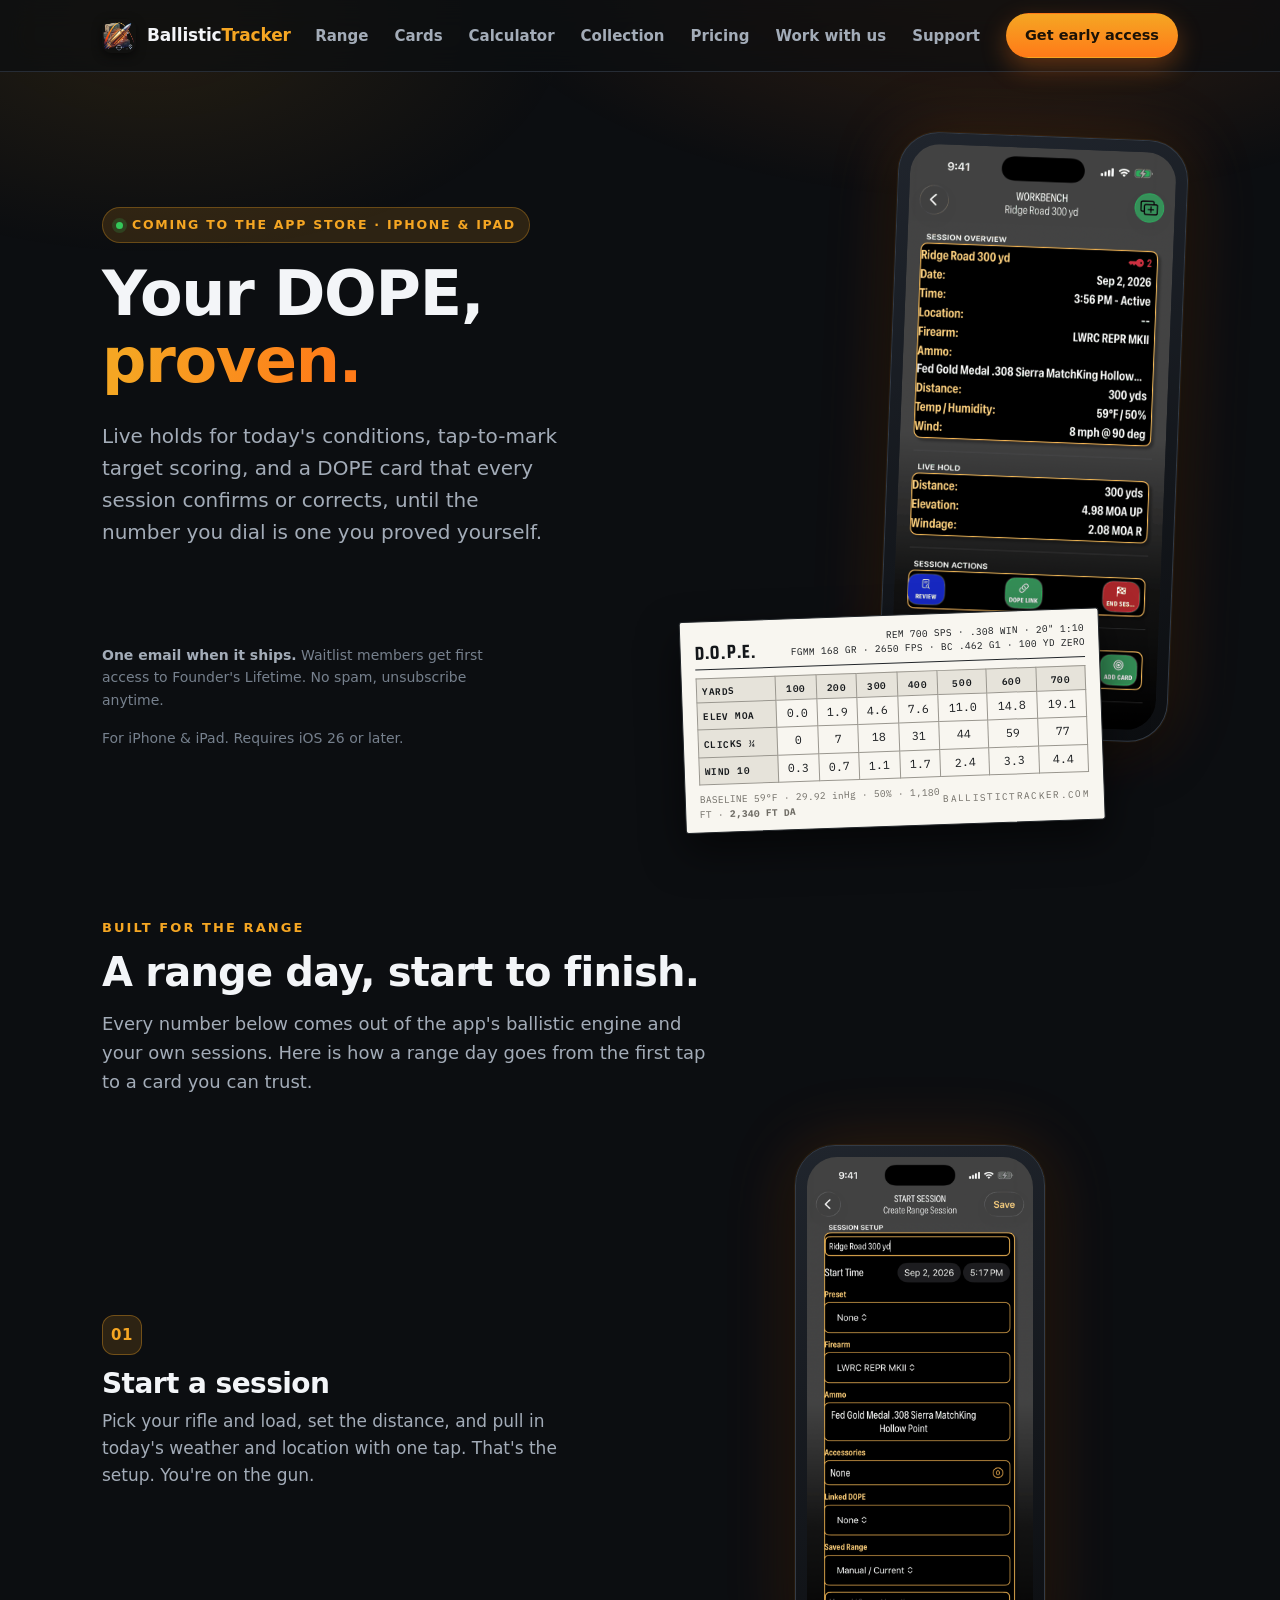
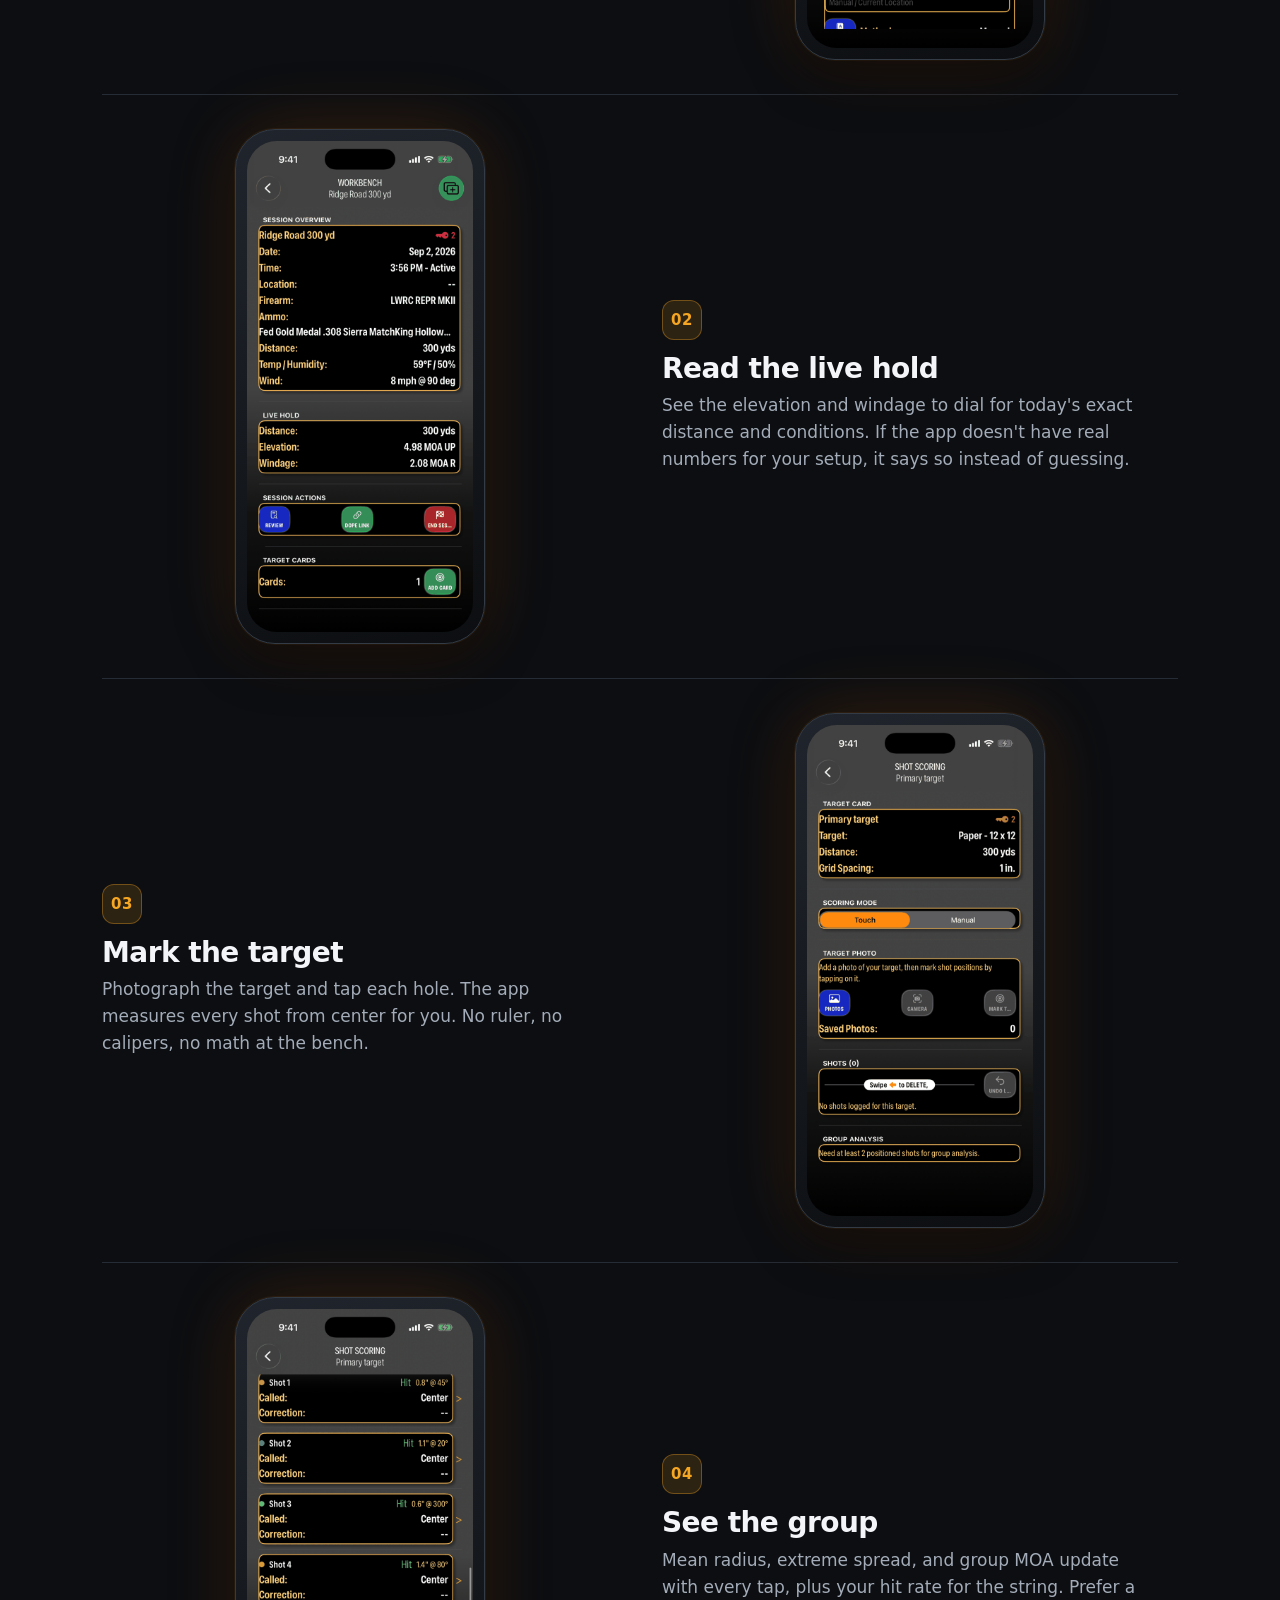
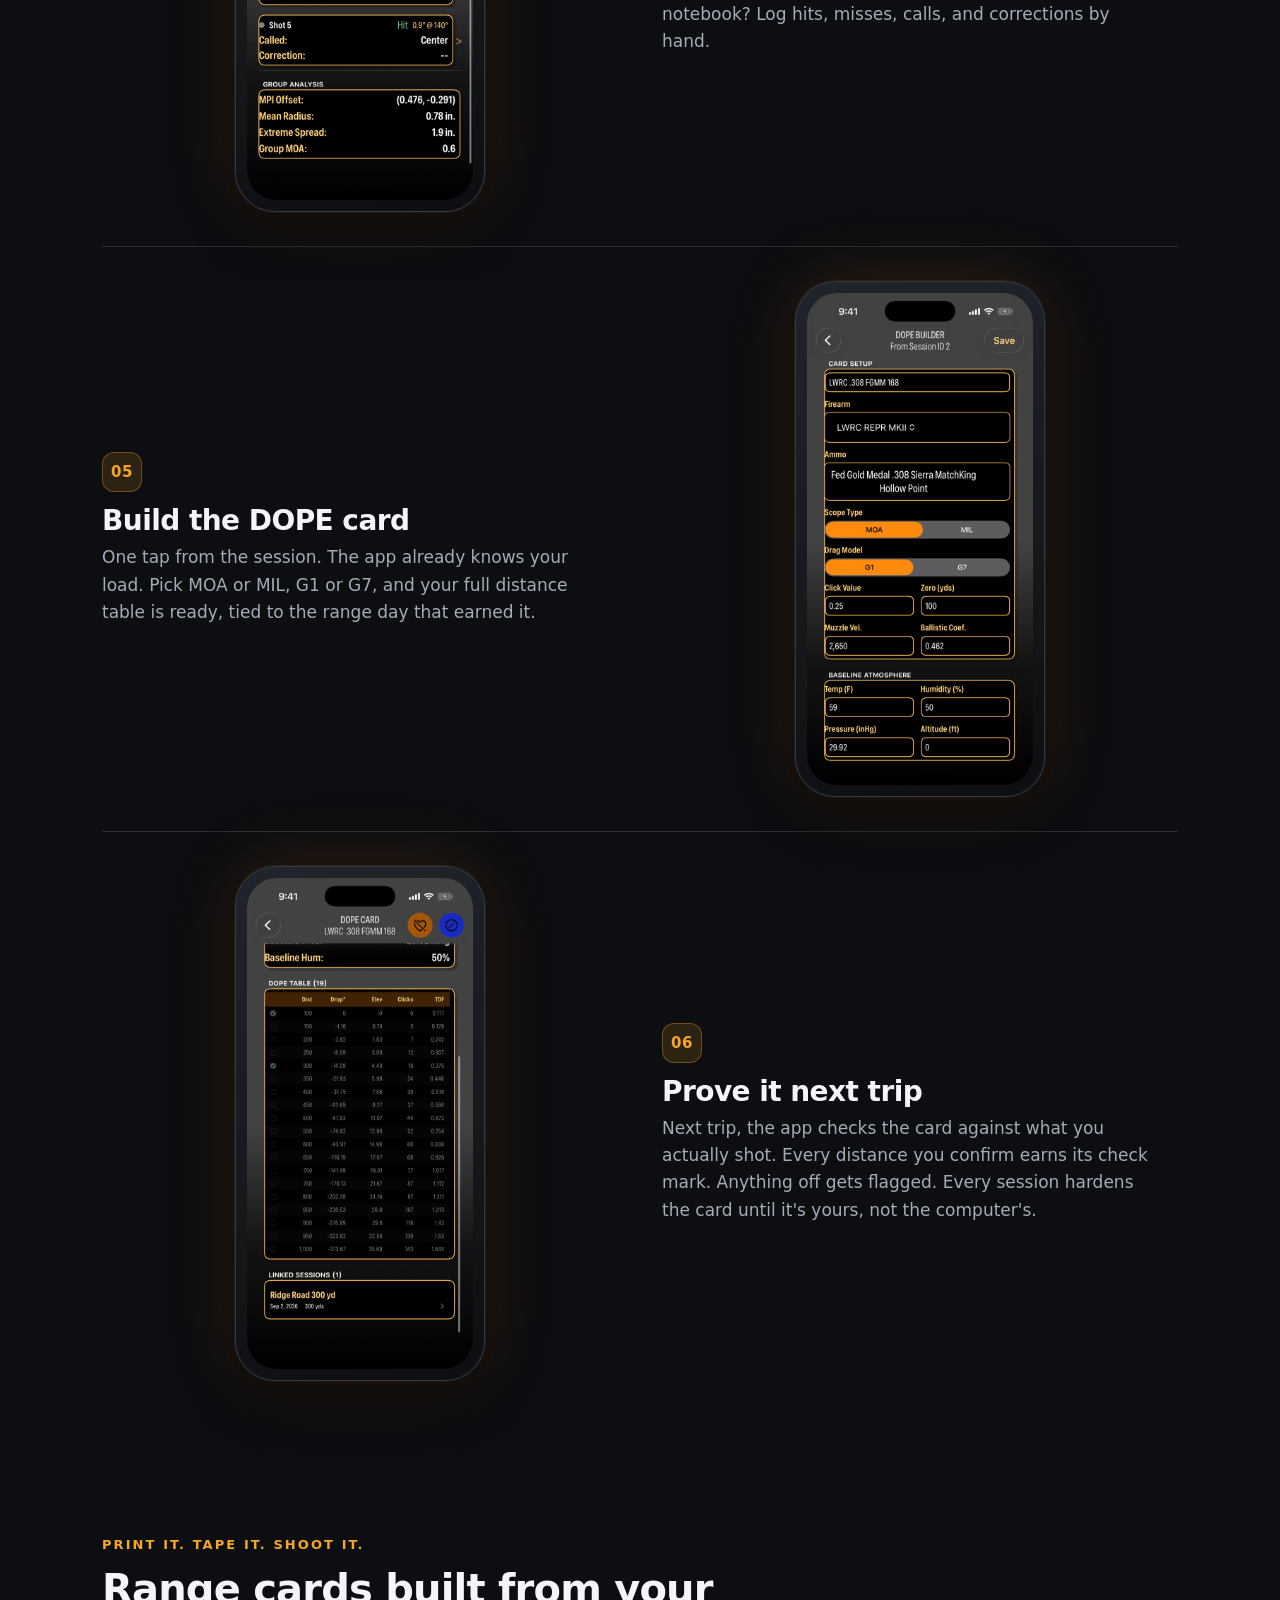
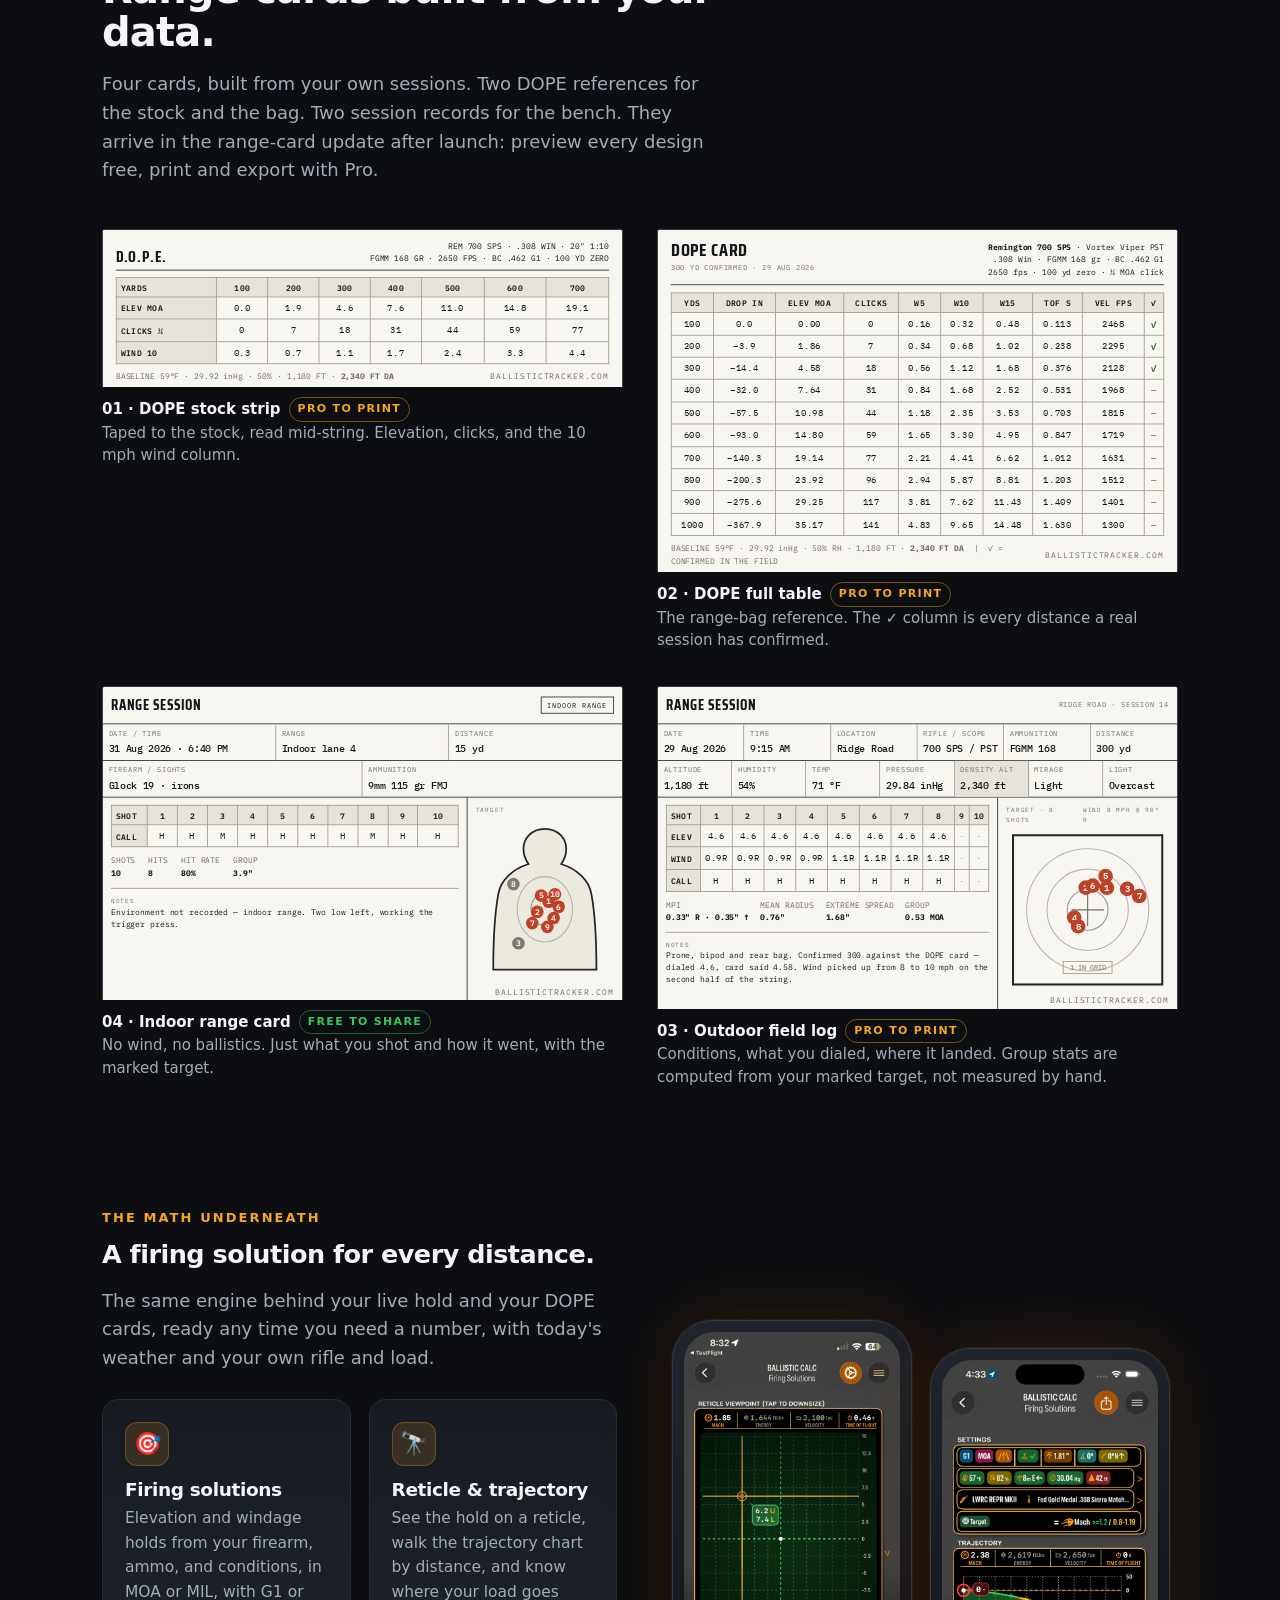
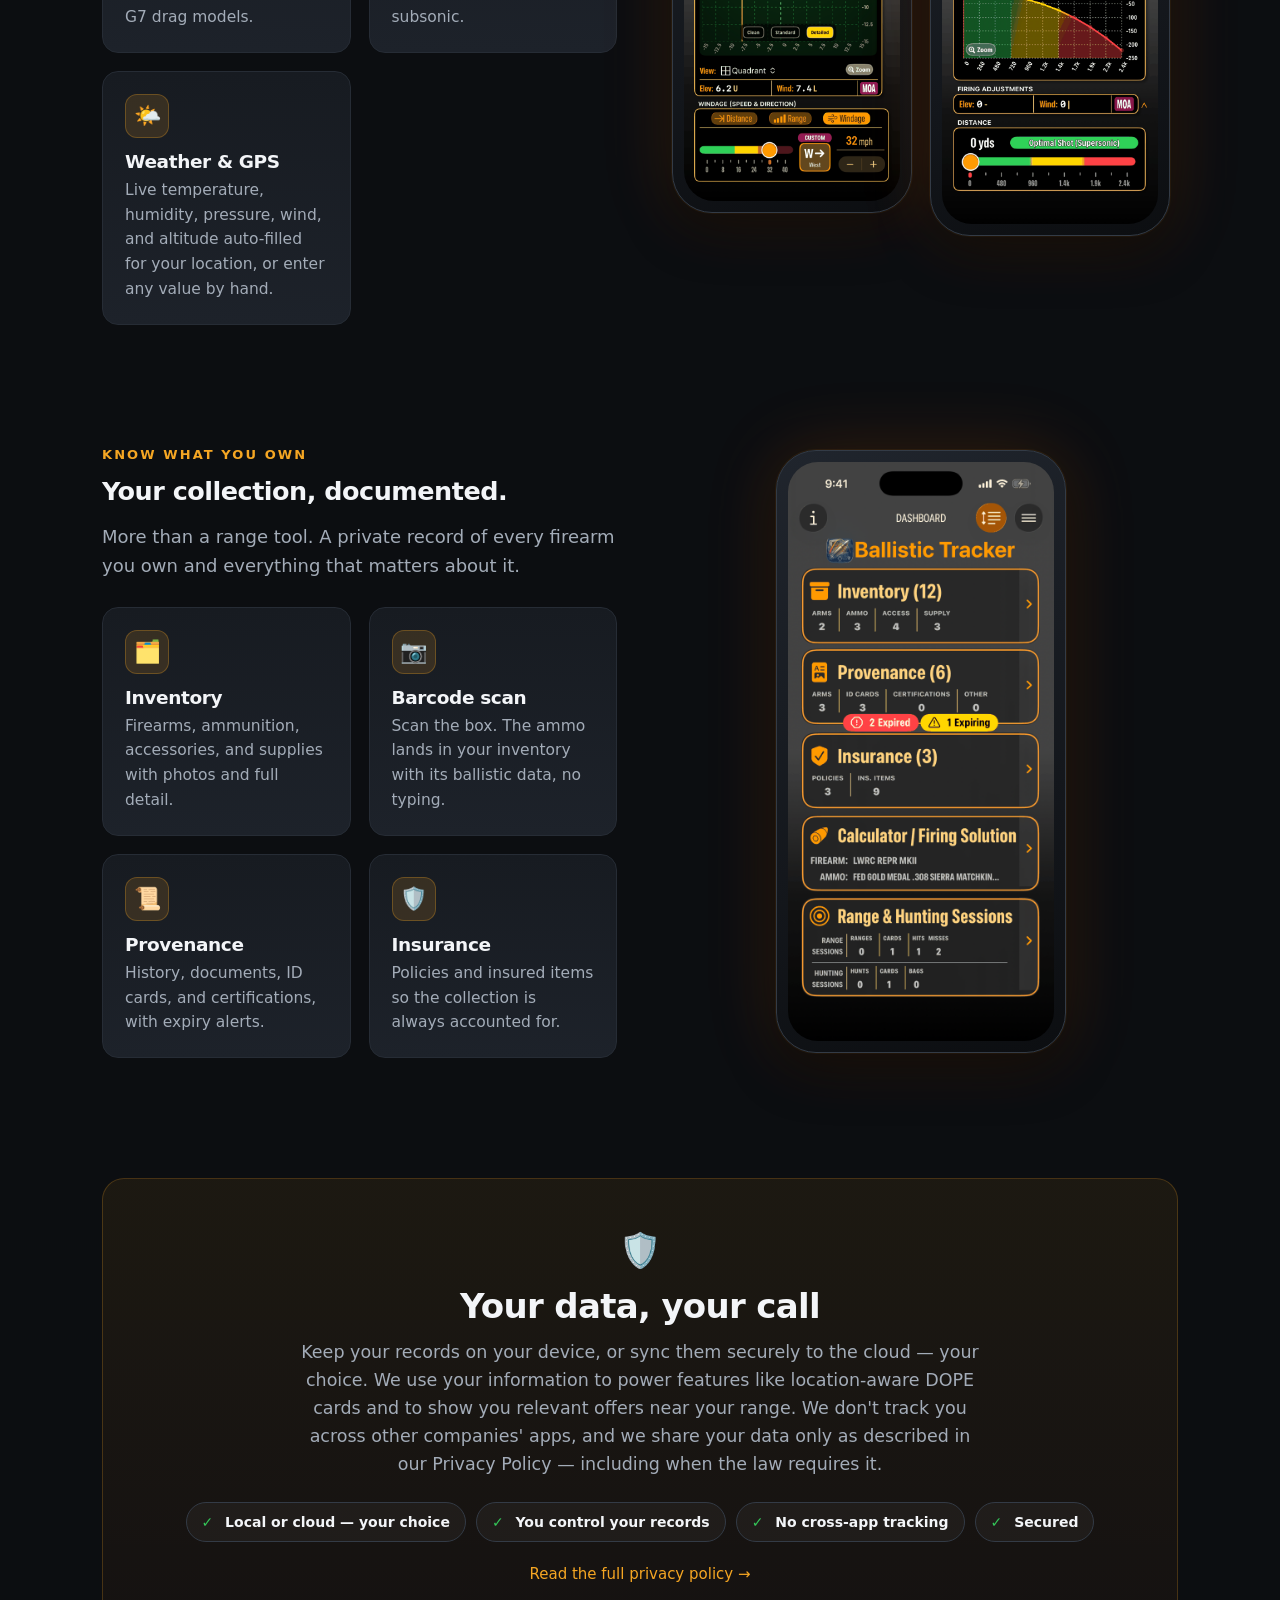
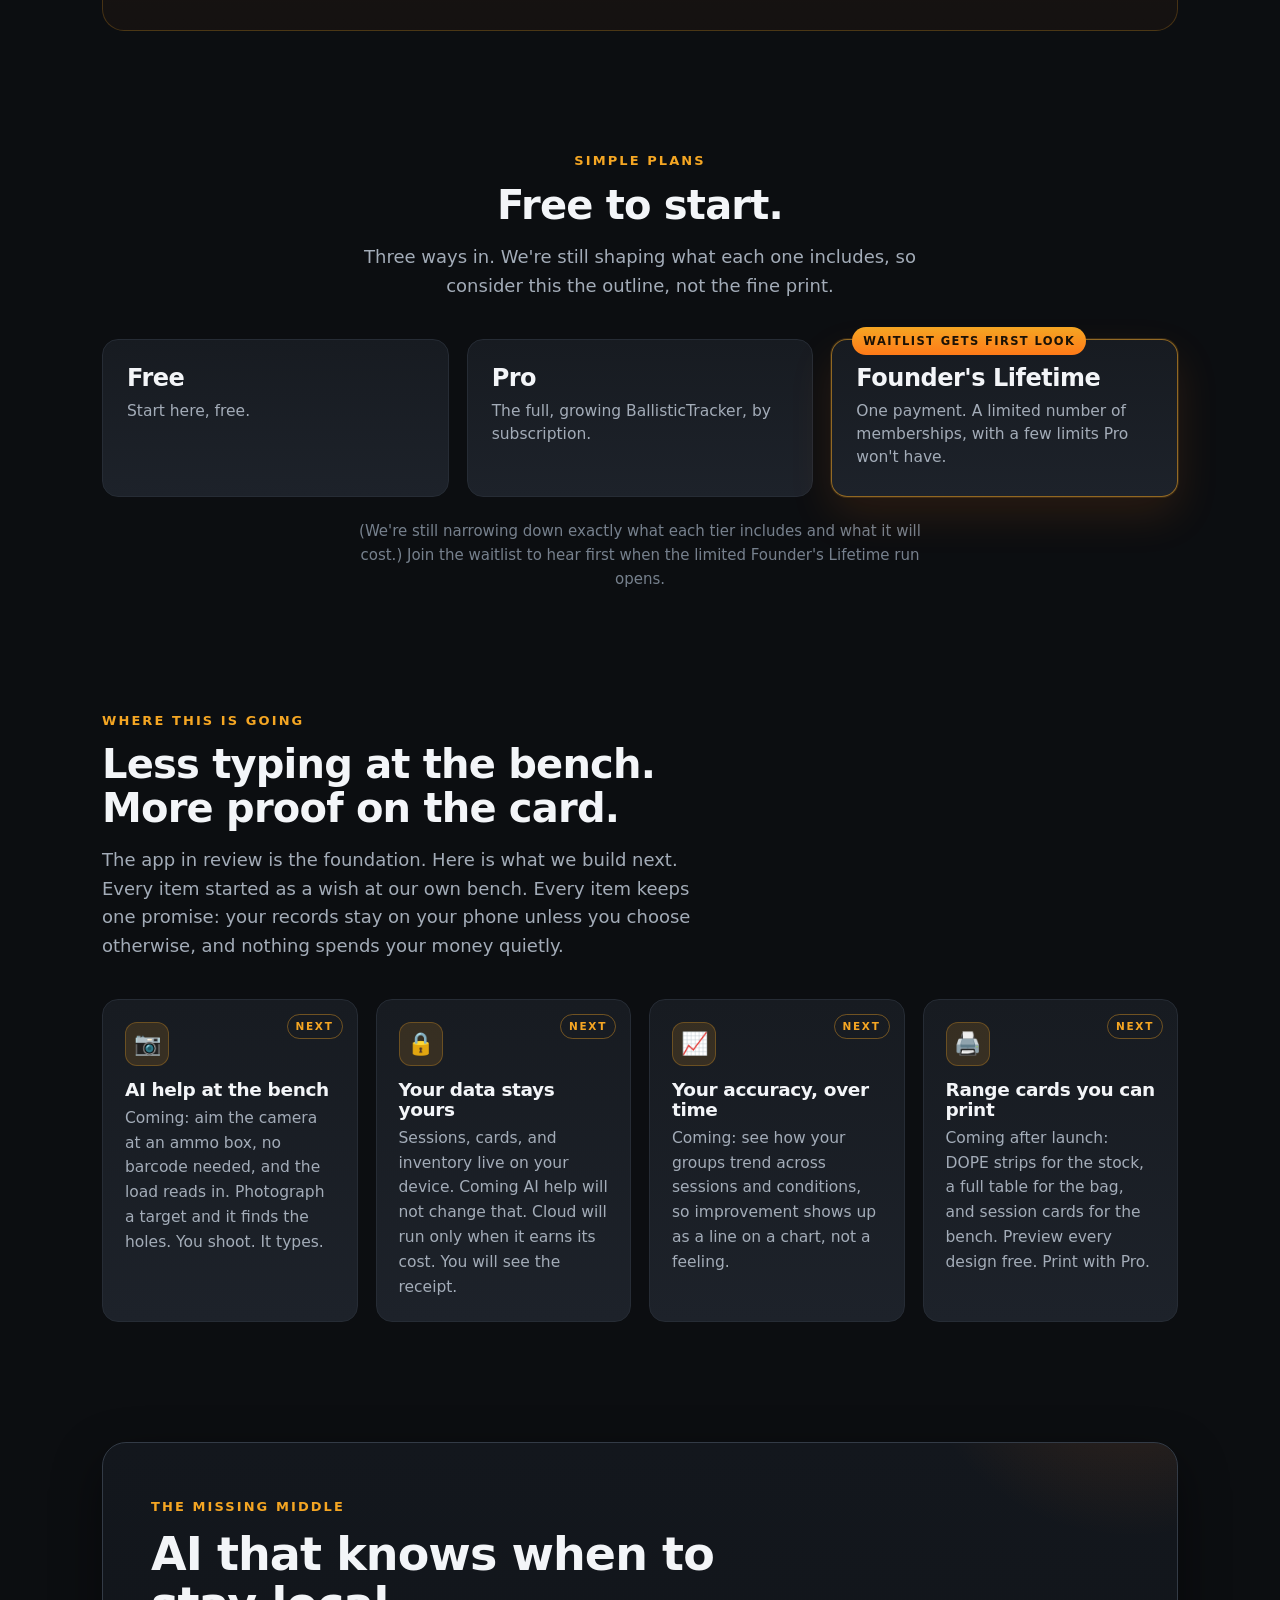
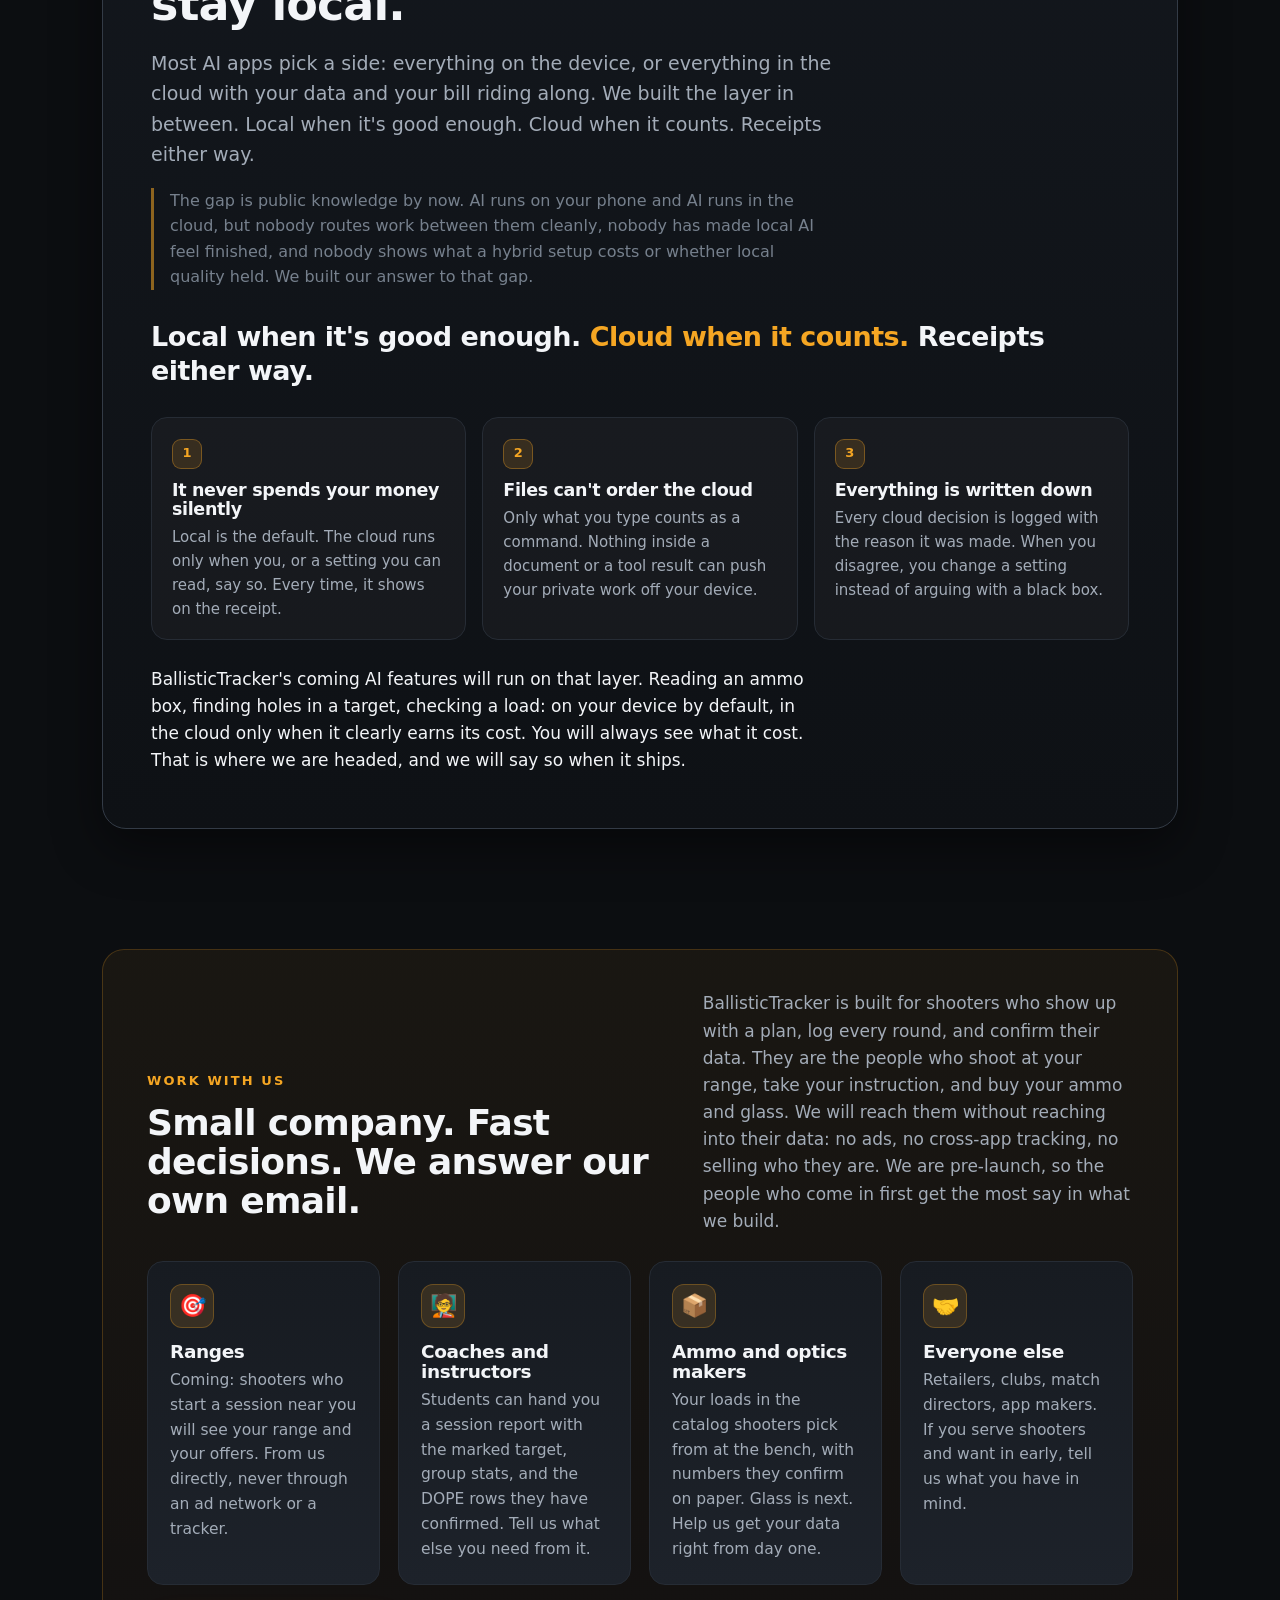
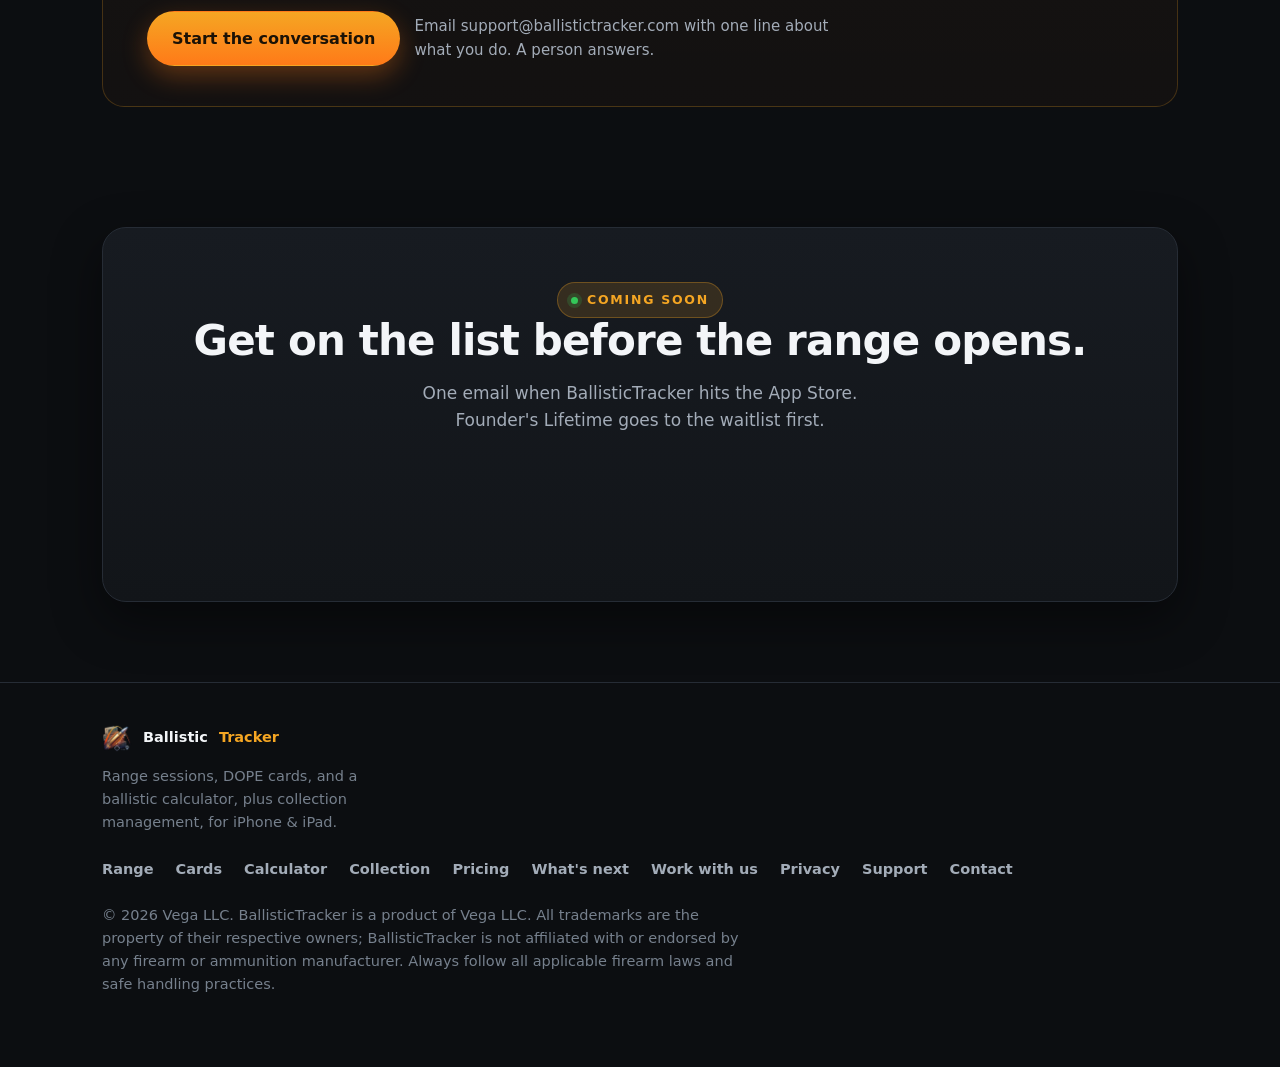
==== index.html @ 79dda06a "Relaunch site around range sessions, DOPE cards, and a pre-launch waitlist - Hero: "Your DOPE, prove" ====
<!DOCTYPE html>
<html lang="en">
<head>
  <meta charset="UTF-8" />
  <meta name="viewport" content="width=device-width, initial-scale=1" />
  <title>BallisticTracker — Your DOPE, proven. Range sessions, DOPE cards &amp; ballistics for iPhone</title>
  <meta name="description" content="BallisticTracker turns a range day into data you can trust: live firing solutions, tap-to-mark target scoring, DOPE cards you confirm against real shots, printable range cards, plus firearm inventory, provenance, and insurance. Coming to the App Store for iPhone &amp; iPad." />
  <meta name="theme-color" content="#0c0e11" />
  <link rel="canonical" href="https://ballistictracker.com/" />
  <link rel="icon" type="image/png" href="assets/favicon.png" />
  <link rel="apple-touch-icon" href="assets/favicon.png" />

  <!-- Open Graph / social -->
  <meta property="og:type" content="website" />
  <meta property="og:url" content="https://ballistictracker.com/" />
  <meta property="og:title" content="BallisticTracker — Your DOPE, proven." />
  <meta property="og:description" content="Range sessions, tap-to-mark target scoring, DOPE cards you confirm against real shots, printable range cards, and a full ballistic calculator. Coming to the App Store for iPhone &amp; iPad." />
  <meta property="og:image" content="https://ballistictracker.com/assets/og.png" />
  <meta property="og:image:width" content="1200" />
  <meta property="og:image:height" content="630" />
  <meta name="twitter:card" content="summary_large_image" />
  <meta name="twitter:title" content="BallisticTracker — Your DOPE, proven." />
  <meta name="twitter:description" content="Range sessions, DOPE cards you confirm against real shots, printable range cards, and a full ballistic calculator. Coming to the App Store." />
  <meta name="twitter:image" content="https://ballistictracker.com/assets/og.png" />

  <link rel="preconnect" href="https://fonts.googleapis.com" />
  <link rel="preconnect" href="https://fonts.gstatic.com" crossorigin />
  <link rel="stylesheet" href="https://fonts.googleapis.com/css2?family=IBM+Plex+Mono:wght@400;500;600&family=Saira+Condensed:wght@600;700&display=swap" />
  <link rel="stylesheet" href="styles.css" />

  <script type="application/ld+json">
  {
    "@context": "https://schema.org",
    "@type": "SoftwareApplication",
    "name": "BallisticTracker",
    "operatingSystem": "iOS 26",
    "applicationCategory": "UtilitiesApplication",
    "description": "Range sessions with tap-to-mark target scoring, DOPE cards confirmed against real shots, printable range cards, a ballistic calculator with live weather, plus firearm inventory, provenance, and insurance tracking.",
    "offers": { "@type": "Offer", "price": "0", "priceCurrency": "USD" },
    "publisher": { "@type": "Organization", "name": "Vega LLC" }
  }
  </script>

  <!-- Waitlist form loader. -->
  <script>
    (function (s, e, n, d, er) {
      s['Sender'] = er;
      s[er] = s[er] || function () { (s[er].q = s[er].q || []).push(arguments); }, s[er].l = 1 * new Date();
      var a = e.createElement(n), m = e.getElementsByTagName(n)[0];
      a.async = 1; a.src = d; m.parentNode.insertBefore(a, m);
    })(window, document, 'script', 'https://cdn.sender.net/accounts_resources/universal.js', 'sender');
    sender('16c1ba04aa9763');
    // If the form has not rendered after 4 s (blocked script, offline), reveal the email fallback.
    window.addEventListener('load', function () {
      setTimeout(function () {
        document.querySelectorAll('.waitlist').forEach(function (w) {
          var f = w.querySelector('.sender-form-field');
          if (f && f.children.length === 0) w.classList.add('no-render');
        });
      }, 4000);
    });
    // Range-card gallery: scale each 640 px card to its grid cell so all four sit in a symmetric 2x2.
    // Below 72% (phones) the cards stay full size and scroll sideways inside their frame instead.
    (function () {
      function fit() {
        document.querySelectorAll('.gallery .paper-stage').forEach(function (st) {
          var card = st.querySelector('.paper'); if (!card) return;
          card.style.transform = ''; st.style.height = ''; st.classList.remove('fitted');
          var s = st.clientWidth / card.offsetWidth;
          if (s < 0.72) return;
          s = Math.min(1, s);
          card.style.transform = 'scale(' + s + ')';
          st.style.height = Math.ceil(card.offsetHeight * s) + 'px';
          st.classList.add('fitted');
        });
      }
      var t; window.addEventListener('resize', function () { clearTimeout(t); t = setTimeout(fit, 120); });
      if (document.readyState === 'loading') document.addEventListener('DOMContentLoaded', fit); else fit();
      window.addEventListener('load', fit);
      if (document.fonts && document.fonts.ready) document.fonts.ready.then(fit);
    })();
  </script>
</head>
<body class="pre-launch">

  <!-- ============ HEADER ============ -->
  <header class="nav">
    <div class="wrap nav-inner">
      <a class="brand" href="/">
        <img src="assets/logo.png" alt="BallisticTracker logo" />
        <span>Ballistic<b>Tracker</b></span>
      </a>
      <nav class="nav-links">
        <a class="lnk" href="#range">Range</a>
        <a class="lnk" href="#cards">Cards</a>
        <a class="lnk" href="#calculator">Calculator</a>
        <a class="lnk" href="#collection">Collection</a>
        <a class="lnk" href="#pricing">Pricing</a>
        <a class="lnk" href="#partners">Work with us</a>
        <a class="lnk" href="support.html">Support</a>
        <a class="btn btn-primary cta-waitlist" href="#waitlist">Get early access</a>
        <!-- APP STORE LINK ↓ replace the URL everywhere (search "REPLACE-ME") -->
        <a class="btn btn-primary cta-launched" href="https://apps.apple.com/app/idREPLACE-ME"><svg class="apple" viewBox="0 0 384 512" width="15" height="17" aria-hidden="true"><path fill="currentColor" d="M318.7 268.7c-.2-36.7 16.4-64.4 50-84.8-18.8-26.9-47.2-41.7-84.7-44.6-35.5-2.8-74.3 20.7-88.5 20.7-15 0-49.4-19.7-76.4-19.7C63.3 141.2 4 184.8 4 273.5q0 39.3 14.4 81.2c12.8 36.7 59 126.7 107.2 125.2 25.2-.6 43-17.9 75.8-17.9 31.8 0 48.3 17.9 76.4 17.9 48.6-.7 90.4-82.5 102.6-119.3-65.2-30.7-61.7-90-61.7-91.9zm-56.6-164.2c27.3-32.4 24.8-61.9 24-72.5-24.1 1.4-52 16.4-67.9 34.9-17.5 19.8-27.8 44.3-25.6 71.9 26.1 2 49.9-11.4 69.5-34.3z"/></svg> Download</a>
      </nav>
    </div>
  </header>

  <!-- ============ HERO ============ -->
  <section class="hero">
    <div class="wrap hero-grid">
      <div class="hero-copy">
        <span class="eyebrow cta-waitlist"><span class="dot"></span> Coming to the App Store · iPhone &amp; iPad</span>
        <span class="eyebrow cta-launched"><span class="dot"></span> Now on the App Store · iPhone &amp; iPad</span>
        <h1>Your DOPE,<br /><span class="grad">proven.</span></h1>
        <p class="lede">Live holds for today&#x27;s conditions, tap-to-mark target scoring, and a DOPE card that every session confirms or corrects, until the number you dial is one you proved yourself.</p>

        <div class="waitlist cta-waitlist" id="waitlist">
          <div class="sender-form-field" data-sender-form-id="epY3pp"></div>
          <a class="btn btn-primary waitlist-fallback" href="mailto:support@ballistictracker.com?subject=Notify%20me%20when%20BallisticTracker%20launches">Email us to join the waitlist</a>
          <p class="waitlist-note"><b>One email when it ships.</b> Waitlist members get first access to Founder's Lifetime. No spam, unsubscribe anytime.</p>
        </div>
        <div class="hero-cta cta-launched">
          <a class="btn btn-primary" href="https://apps.apple.com/app/idREPLACE-ME"><svg class="apple" viewBox="0 0 384 512" width="15" height="17" aria-hidden="true"><path fill="currentColor" d="M318.7 268.7c-.2-36.7 16.4-64.4 50-84.8-18.8-26.9-47.2-41.7-84.7-44.6-35.5-2.8-74.3 20.7-88.5 20.7-15 0-49.4-19.7-76.4-19.7C63.3 141.2 4 184.8 4 273.5q0 39.3 14.4 81.2c12.8 36.7 59 126.7 107.2 125.2 25.2-.6 43-17.9 75.8-17.9 31.8 0 48.3 17.9 76.4 17.9 48.6-.7 90.4-82.5 102.6-119.3-65.2-30.7-61.7-90-61.7-91.9zm-56.6-164.2c27.3-32.4 24.8-61.9 24-72.5-24.1 1.4-52 16.4-67.9 34.9-17.5 19.8-27.8 44.3-25.6 71.9 26.1 2 49.9-11.4 69.5-34.3z"/></svg> Download on the App Store</a>
          <a class="btn btn-ghost" href="#range">See a range day</a>
        </div>
        <p class="hero-note">For iPhone &amp; iPad. Requires iOS 26 or later.</p>
      </div>

      <div class="hero-media">
        <div class="hero-stack">
          <div class="phone"><img src="assets/shot-workbench.png" alt="BallisticTracker range session screen showing the live hold for 300 yards" /></div>
          <div class="paper hero-card" style="padding:12px 14px 10px" role="figure" aria-label="Sample DOPE stock strip generated by the app">
            <div style="display:flex;justify-content:space-between;align-items:flex-end;border-bottom:1.5px solid var(--card-line);padding-bottom:7px">
              <div class="ttl" style="font-size:19px;line-height:1">D.O.P.E.</div>
              <div style="text-align:right;font-size:9.5px;line-height:1.45">
                REM 700 SPS · .308 WIN · 20&quot; 1:10<br>
                FGMM 168 GR · 2650 FPS · BC .462 G1 · 100 YD ZERO
              </div>
            </div>
            <table class="d" style="margin-top:8px">
              <tr><th class="lab" scope="row">Yards</th><th>100</th><th>200</th><th>300</th><th>400</th><th>500</th><th>600</th><th>700</th></tr>
              <tr><th class="lab" scope="row">Elev MOA</th><td>0.0</td><td>1.9</td><td>4.6</td><td>7.6</td><td>11.0</td><td>14.8</td><td>19.1</td></tr>
              <tr><th class="lab" scope="row">Clicks ¼</th><td>0</td><td>7</td><td>18</td><td>31</td><td>44</td><td>59</td><td>77</td></tr>
              <tr><th class="lab" scope="row">Wind 10</th><td>0.3</td><td>0.7</td><td>1.1</td><td>1.7</td><td>2.4</td><td>3.3</td><td>4.4</td></tr>
            </table>
            <div style="display:flex;justify-content:space-between;margin-top:7px;align-items:center">
              <div class="sub">BASELINE 59°F · 29.92 inHg · 50% · 1,180 FT · <b>2,340 FT DA</b></div>
              <div class="mark">ballistictracker.com</div>
            </div>
          </div>
        </div>
      </div>
    </div>
  </section>

  <!-- ============ RANGE DAY ============ -->
  <section id="range">
    <div class="wrap">
      <div class="section-head">
        <div class="kicker">Built for the range</div>
        <h2>A range day, start to finish.</h2>
        <p>Every number below comes out of the app's ballistic engine and your own sessions. Here is how a range day goes from the first tap to a card you can trust.</p>
      </div>
      <ol class="steps" role="list">
        <li class="step">
          <div class="step-copy">
            <span class="step-num">01</span>
            <h3>Start a session</h3>
            <p>Pick your rifle and load, set the distance, and pull in today's weather and location with one tap. That's the setup. You're on the gun.</p>
          </div>
          <div class="step-media"><div class="phone"><img src="assets/shot-session-setup.png" alt="Start Session screen with the session name, firearm, and ammo selected" /></div></div>
        </li>
        <li class="step">
          <div class="step-copy">
            <span class="step-num">02</span>
            <h3>Read the live hold</h3>
            <p>See the elevation and windage to dial for today's exact distance and conditions. If the app doesn't have real numbers for your setup, it says so instead of guessing.</p>
          </div>
          <div class="step-media"><div class="phone"><img src="assets/shot-workbench.png" alt="Range session screen with the live hold showing elevation and windage to dial" /></div></div>
        </li>
        <li class="step">
          <div class="step-copy">
            <span class="step-num">03</span>
            <h3>Mark the target</h3>
            <p>Photograph the target and tap each hole. The app measures every shot from center for you. No ruler, no calipers, no math at the bench.</p>
          </div>
          <div class="step-media"><div class="phone"><img src="assets/shot-markup.png" alt="Shot Scoring in Touch mode with the Photos, Camera, and Mark Target controls for a target photo" /></div></div>
        </li>
        <li class="step">
          <div class="step-copy">
            <span class="step-num">04</span>
            <h3>See the group</h3>
            <p>Mean radius, extreme spread, and group MOA update with every tap, plus your hit rate for the string. Prefer a notebook? Log hits, misses, calls, and corrections by hand.</p>
          </div>
          <div class="step-media"><div class="phone"><img src="assets/shot-scoring.png" alt="Shot Scoring screen with the shot table and group analysis statistics" /></div></div>
        </li>
        <li class="step">
          <div class="step-copy">
            <span class="step-num">05</span>
            <h3>Build the DOPE card</h3>
            <p>One tap from the session. The app already knows your load. Pick MOA or MIL, G1 or G7, and your full distance table is ready, tied to the range day that earned it.</p>
          </div>
          <div class="step-media"><div class="phone"><img src="assets/shot-dope-builder.png" alt="DOPE Builder with muzzle velocity and ballistic coefficient seeded from the ammo, MOA and G1 selected" /></div></div>
        </li>
        <li class="step">
          <div class="step-copy">
            <span class="step-num">06</span>
            <h3>Prove it next trip</h3>
            <p>Next trip, the app checks the card against what you actually shot. Every distance you confirm earns its check mark. Anything off gets flagged. Every session hardens the card until it's yours, not the computer's.</p>
          </div>
          <div class="step-media"><div class="phone"><img src="assets/shot-dope-link.png" alt="DOPE card table with the 100 and 300 yard rows marked field-confirmed by a green check" /></div></div>
        </li>
      </ol>
    </div>
  </section>

  <!-- ============ RANGE CARDS ============ -->
  <section id="cards">
    <div class="wrap">
      <div class="section-head">
        <div class="kicker">Print it. Tape it. Shoot it.</div>
        <h2>Range cards built from your data.</h2>
        <p>Four cards, built from your own sessions. Two DOPE references for the stock and the bag. Two session records for the bench. They arrive in the range-card update after launch: preview every design free, print and export with Pro.</p>
      </div>
      <div class="gallery">

        <figure>
          <div class="paper-stage">
            <div class="paper" style="padding:14px 16px 12px">
              <div style="display:flex;justify-content:space-between;align-items:flex-end;border-bottom:1.5px solid var(--card-line);padding-bottom:7px">
                <div class="ttl" style="font-size:19px;line-height:1">D.O.P.E.</div>
                <div style="text-align:right;font-size:9.5px;line-height:1.45">
                  REM 700 SPS · .308 WIN · 20&quot; 1:10<br>
                  FGMM 168 GR · 2650 FPS · BC .462 G1 · 100 YD ZERO
                </div>
              </div>
              <table class="d" style="margin-top:8px">
                <tr><th class="lab" scope="row">Yards</th><th>100</th><th>200</th><th>300</th><th>400</th><th>500</th><th>600</th><th>700</th></tr>
                <tr><th class="lab" scope="row">Elev MOA</th><td>0.0</td><td>1.9</td><td>4.6</td><td>7.6</td><td>11.0</td><td>14.8</td><td>19.1</td></tr>
                <tr><th class="lab" scope="row">Clicks ¼</th><td>0</td><td>7</td><td>18</td><td>31</td><td>44</td><td>59</td><td>77</td></tr>
                <tr><th class="lab" scope="row">Wind 10</th><td>0.3</td><td>0.7</td><td>1.1</td><td>1.7</td><td>2.4</td><td>3.3</td><td>4.4</td></tr>
              </table>
              <div style="display:flex;justify-content:space-between;margin-top:7px;align-items:center">
                <div class="sub">BASELINE 59°F · 29.92 inHg · 50% · 1,180 FT · <b>2,340 FT DA</b></div>
                <div class="mark">ballistictracker.com</div>
              </div>
            </div>
          </div>
          <figcaption><b>01 · DOPE stock strip</b><span class="tag pro">Pro to print</span><br>Taped to the stock, read mid-string. Elevation, clicks, and the 10 mph wind column.</figcaption>
        </figure>

        <figure>
          <div class="paper-stage">
            <div class="paper" style="padding:14px 16px 12px">
              <div style="display:flex;justify-content:space-between;align-items:flex-start;border-bottom:1.5px solid var(--card-line);padding-bottom:8px">
                <div><div class="ttl" style="font-size:22px;line-height:1">DOPE Card</div>
                  <div style="font-size:9px;letter-spacing:.1em;color:#6f6c65;margin-top:3px">300 YD CONFIRMED · 29 AUG 2026</div></div>
                <div style="text-align:right;font-size:10px;line-height:1.5">
                  <b>Remington 700 SPS</b> · Vortex Viper PST<br>
                  .308 Win · FGMM 168 gr · BC .462 G1<br>
                  2650 fps · 100 yd zero · ¼ MOA click
                </div>
              </div>
              <table class="d" style="margin-top:9px">
                <tr><th>Yds</th><th>Drop in</th><th>Elev MOA</th><th>Clicks</th><th>W5</th><th>W10</th><th>W15</th><th>TOF s</th><th>Vel fps</th><th>✓</th></tr>
                <tr><td>100</td><td>0.0</td><td>0.00</td><td>0</td><td>0.16</td><td>0.32</td><td>0.48</td><td>0.113</td><td>2468</td><td class="chk">✓</td></tr>
                <tr><td>200</td><td>−3.9</td><td>1.86</td><td>7</td><td>0.34</td><td>0.68</td><td>1.02</td><td>0.238</td><td>2295</td><td class="chk">✓</td></tr>
                <tr><td>300</td><td>−14.4</td><td>4.58</td><td>18</td><td>0.56</td><td>1.12</td><td>1.68</td><td>0.376</td><td>2128</td><td class="chk">✓</td></tr>
                <tr><td>400</td><td>−32.0</td><td>7.64</td><td>31</td><td>0.84</td><td>1.68</td><td>2.52</td><td>0.531</td><td>1968</td><td class="dash">—</td></tr>
                <tr><td>500</td><td>−57.5</td><td>10.98</td><td>44</td><td>1.18</td><td>2.35</td><td>3.53</td><td>0.703</td><td>1815</td><td class="dash">—</td></tr>
                <tr><td>600</td><td>−93.0</td><td>14.80</td><td>59</td><td>1.65</td><td>3.30</td><td>4.95</td><td>0.847</td><td>1719</td><td class="dash">—</td></tr>
                <tr><td>700</td><td>−140.3</td><td>19.14</td><td>77</td><td>2.21</td><td>4.41</td><td>6.62</td><td>1.012</td><td>1631</td><td class="dash">—</td></tr>
                <tr><td>800</td><td>−200.3</td><td>23.92</td><td>96</td><td>2.94</td><td>5.87</td><td>8.81</td><td>1.203</td><td>1512</td><td class="dash">—</td></tr>
                <tr><td>900</td><td>−275.6</td><td>29.25</td><td>117</td><td>3.81</td><td>7.62</td><td>11.43</td><td>1.409</td><td>1401</td><td class="dash">—</td></tr>
                <tr><td>1000</td><td>−367.9</td><td>35.17</td><td>141</td><td>4.83</td><td>9.65</td><td>14.48</td><td>1.630</td><td>1300</td><td class="dash">—</td></tr>
              </table>
              <div style="display:flex;justify-content:space-between;margin-top:8px;align-items:center" class="sub">
                <div>BASELINE 59°F · 29.92 inHg · 50% RH · 1,180 FT · <b>2,340 FT DA</b> &nbsp;|&nbsp; ✓ = CONFIRMED IN THE FIELD</div>
                <div class="mark">ballistictracker.com</div>
              </div>
            </div>
          </div>
          <figcaption><b>02 · DOPE full table</b><span class="tag pro">Pro to print</span><br>The range-bag reference. The ✓ column is every distance a real session has confirmed.</figcaption>
        </figure>

        <figure>
          <div class="paper-stage">
            <div class="paper">
              <div style="border-bottom:1.5px solid var(--card-line);padding:8px 10px;display:flex;justify-content:space-between;align-items:center">
                <div class="ttl" style="font-size:18px">Range Session</div>
                <div style="font-size:8.5px;letter-spacing:.14em;border:1px solid #22262a;padding:3px 7px">INDOOR RANGE</div>
              </div>
              <div class="hdrgrid" style="grid-template-columns:repeat(3,1fr)">
                <div class="hcell"><div class="hlab">Date / Time</div><div class="hval">31 Aug 2026 · 6:40 PM</div></div>
                <div class="hcell"><div class="hlab">Range</div><div class="hval">Indoor lane 4</div></div>
                <div class="hcell"><div class="hlab">Distance</div><div class="hval">15 yd</div></div>
              </div>
              <div class="hdrgrid" style="grid-template-columns:repeat(2,1fr)">
                <div class="hcell"><div class="hlab">Firearm / Sights</div><div class="hval">Glock 19 · irons</div></div>
                <div class="hcell"><div class="hlab">Ammunition</div><div class="hval">9mm 115 gr FMJ</div></div>
              </div>
              <div style="display:grid;grid-template-columns:1fr 190px">
                <div style="border-right:1.5px solid var(--card-line);padding:9px 10px">
                  <table class="d">
                    <tr><th class="lab" scope="row" style="width:44px">Shot</th><th>1</th><th>2</th><th>3</th><th>4</th><th>5</th><th>6</th><th>7</th><th>8</th><th>9</th><th>10</th></tr>
                    <tr><th class="lab" scope="row">Call</th><td>H</td><td>H</td><td>M</td><td>H</td><td>H</td><td>H</td><td>H</td><td>M</td><td>H</td><td>H</td></tr>
                  </table>
                  <div class="stats" style="gap:16px;font-size:10px">
                    <div><span>SHOTS</span><br><b>10</b></div>
                    <div><span>HITS</span><br><b>8</b></div>
                    <div><span>HIT RATE</span><br><b>80%</b></div>
                    <div><span>GROUP</span><br><b>3.9&quot;</b></div>
                  </div>
                  <div class="notes">
                    <span>NOTES</span><br>
                    Environment not recorded — indoor range. Two low left, working the trigger press.
                  </div>
                </div>
                <div style="padding:9px 10px">
                  <div style="font-size:7.5px;letter-spacing:.12em;color:#6f6c65">TARGET</div>
                  <svg viewBox="0 0 110 130" width="100%" style="display:block;margin-top:5px" role="img" aria-label="Silhouette target with ten plotted shots">
                    <path d="M55 8 c11 0 17 8 17 16 0 5-2 9-4 12 12 4 22 12 24 24 3 16 4 40 4 60 H14 c0-20 1-44 4-60 2-12 12-20 24-24-2-3-4-7-4-12 0-8 6-16 17-16 z" fill="#eceadf" stroke="#22262a" stroke-width="1.4"/>
                    <ellipse cx="55" cy="72" rx="22" ry="26" fill="none" stroke="#b8b5ac" stroke-width=".9"/>
                    <ellipse cx="55" cy="72" rx="11" ry="13" fill="none" stroke="#9a978f" stroke-width=".9"/>
                    <g font-family="IBM Plex Mono, monospace" font-size="6" font-weight="600" fill="#fff" text-anchor="middle">
                      <circle cx="58" cy="66" r="5" fill="#bd4227"/><text x="58" y="68.2">1</text>
                      <circle cx="49" cy="74" r="5" fill="#bd4227"/><text x="49" y="76.2">2</text>
                      <circle cx="34" cy="99" r="5" fill="#7d7a72"/><text x="34" y="101.2">3</text>
                      <circle cx="62" cy="79" r="5" fill="#bd4227"/><text x="62" y="81.2">4</text>
                      <circle cx="52" cy="61" r="5" fill="#bd4227"/><text x="52" y="63.2">5</text>
                      <circle cx="66" cy="70" r="5" fill="#bd4227"/><text x="66" y="72.2">6</text>
                      <circle cx="45" cy="83" r="5" fill="#bd4227"/><text x="45" y="85.2">7</text>
                      <circle cx="30" cy="52" r="5" fill="#7d7a72"/><text x="30" y="54.2">8</text>
                      <circle cx="57" cy="86" r="5" fill="#bd4227"/><text x="57" y="88.2">9</text>
                      <circle cx="63" cy="60" r="5" fill="#bd4227"/><text x="63" y="62.2">10</text>
                    </g>
                  </svg>
                  <div style="text-align:right;margin-top:4px" class="mark">ballistictracker.com</div>
                </div>
              </div>
            </div>
          </div>
          <figcaption><b>04 · Indoor range card</b><span class="tag free">Free to share</span><br>No wind, no ballistics. Just what you shot and how it went, with the marked target.</figcaption>
        </figure>

        <figure>
          <div class="paper-stage">
            <div class="paper" style="min-width:640px">
              <div style="border-bottom:1.5px solid var(--card-line);padding:8px 10px;display:flex;justify-content:space-between;align-items:center">
                <div class="ttl" style="font-size:18px">Range Session</div>
                <div style="font-size:9px;letter-spacing:.1em;color:#6f6c65">RIDGE ROAD · SESSION 14</div>
              </div>
              <div class="hdrgrid" style="grid-template-columns:repeat(6,1fr)">
                <div class="hcell"><div class="hlab">Date</div><div class="hval">29 Aug 2026</div></div>
                <div class="hcell"><div class="hlab">Time</div><div class="hval">9:15 AM</div></div>
                <div class="hcell"><div class="hlab">Location</div><div class="hval">Ridge Road</div></div>
                <div class="hcell"><div class="hlab">Rifle / Scope</div><div class="hval">700 SPS / PST</div></div>
                <div class="hcell"><div class="hlab">Ammunition</div><div class="hval">FGMM 168</div></div>
                <div class="hcell"><div class="hlab">Distance</div><div class="hval">300 yd</div></div>
              </div>
              <div class="hdrgrid" style="grid-template-columns:repeat(7,1fr)">
                <div class="hcell"><div class="hlab">Altitude</div><div class="hval">1,180 ft</div></div>
                <div class="hcell"><div class="hlab">Humidity</div><div class="hval">54%</div></div>
                <div class="hcell"><div class="hlab">Temp</div><div class="hval">71 °F</div></div>
                <div class="hcell"><div class="hlab">Pressure</div><div class="hval">29.84 inHg</div></div>
                <div class="hcell" style="background:var(--card-fill)"><div class="hlab">Density Alt</div><div class="hval">2,340 ft</div></div>
                <div class="hcell"><div class="hlab">Mirage</div><div class="hval">Light</div></div>
                <div class="hcell"><div class="hlab">Light</div><div class="hval">Overcast</div></div>
              </div>
              <div style="display:grid;grid-template-columns:1fr 220px">
                <div style="border-right:1.5px solid var(--card-line);padding:9px 10px">
                  <table class="d">
                    <tr><th class="lab" scope="row" style="width:52px">Shot</th><th>1</th><th>2</th><th>3</th><th>4</th><th>5</th><th>6</th><th>7</th><th>8</th><th>9</th><th>10</th></tr>
                    <tr><th class="lab" scope="row">Elev</th><td>4.6</td><td>4.6</td><td>4.6</td><td>4.6</td><td>4.6</td><td>4.6</td><td>4.6</td><td>4.6</td><td class="dash">·</td><td class="dash">·</td></tr>
                    <tr><th class="lab" scope="row">Wind</th><td>0.9R</td><td>0.9R</td><td>0.9R</td><td>0.9R</td><td>1.1R</td><td>1.1R</td><td>1.1R</td><td>1.1R</td><td class="dash">·</td><td class="dash">·</td></tr>
                    <tr><th class="lab" scope="row">Call</th><td>H</td><td>H</td><td>H</td><td>H</td><td>H</td><td>H</td><td>H</td><td>H</td><td class="dash">·</td><td class="dash">·</td></tr>
                  </table>
                  <div class="stats">
                    <div><span>MPI</span><br><b>0.33&quot; R · 0.35&quot; ↑</b></div>
                    <div><span>MEAN RADIUS</span><br><b>0.76&quot;</b></div>
                    <div><span>EXTREME SPREAD</span><br><b>1.68&quot;</b></div>
                    <div><span>GROUP</span><br><b>0.53 MOA</b></div>
                  </div>
                  <div class="notes">
                    <span>NOTES</span><br>
                    Prone, bipod and rear bag. Confirmed 300 against the DOPE card — dialed 4.6, card said 4.58.
                    Wind picked up from 8 to 10 mph on the second half of the string.
                  </div>
                </div>
                <div style="padding:9px 10px">
                  <div style="display:flex;justify-content:space-between;font-size:7.5px;letter-spacing:.12em;color:#6f6c65">
                    <span>TARGET · 8 SHOTS</span><span>WIND 8 MPH @ 90° R</span>
                  </div>
                  <svg viewBox="0 0 120 120" width="100%" style="display:block;margin-top:5px" role="img" aria-label="Target with eight plotted shots">
                    <rect x="5" y="5" width="110" height="110" fill="none" stroke="#22262a" stroke-width="1.5"/>
                    <circle cx="60" cy="60" r="45" fill="none" stroke="#b8b5ac" stroke-width=".8"/>
                    <circle cx="60" cy="60" r="30" fill="none" stroke="#b8b5ac" stroke-width=".8"/>
                    <circle cx="60" cy="60" r="15" fill="none" stroke="#9a978f" stroke-width=".8"/>
                    <line x1="60" y1="48" x2="60" y2="72" stroke="#6f6c65" stroke-width=".8"/>
                    <line x1="48" y1="60" x2="72" y2="60" stroke="#6f6c65" stroke-width=".8"/>
                    <g font-family="IBM Plex Mono, monospace" font-size="6.5" font-weight="600" fill="#fff" text-anchor="middle">
                      <circle cx="74.2" cy="43.7" r="5.4" fill="#bd4227"/><text x="74.2" y="46">1</text>
                      <circle cx="58.6" cy="43.6" r="5.4" fill="#bd4227"/><text x="58.6" y="45.9">2</text>
                      <circle cx="89.1" cy="44.5" r="5.4" fill="#bd4227"/><text x="89.1" y="46.8">3</text>
                      <circle cx="50.1" cy="65.7" r="5.4" fill="#bd4227"/><text x="50.1" y="68">4</text>
                      <circle cx="73.2" cy="35.1" r="5.4" fill="#bd4227"/><text x="73.2" y="37.4">5</text>
                      <circle cx="63.8" cy="42.1" r="5.4" fill="#bd4227"/><text x="63.8" y="44.4">6</text>
                      <circle cx="98.0" cy="49.8" r="5.4" fill="#bd4227"/><text x="98" y="52.1">7</text>
                      <circle cx="53.0" cy="72.2" r="5.4" fill="#bd4227"/><text x="53" y="74.5">8</text>
                    </g>
                    <rect x="42" y="98" width="36" height="9" fill="none" stroke="#9a978f" stroke-width=".6"/>
                    <text x="60" y="104.6" font-family="IBM Plex Mono, monospace" font-size="5" fill="#6f6c65" text-anchor="middle">1 IN GRID</text>
                  </svg>
                  <div style="text-align:right;margin-top:4px" class="mark">ballistictracker.com</div>
                </div>
              </div>
            </div>
          </div>
          <figcaption><b>03 · Outdoor field log</b><span class="tag pro">Pro to print</span><br>Conditions, what you dialed, where it landed. Group stats are computed from your marked target, not measured by hand.</figcaption>
        </figure>

      </div>
    </div>
  </section>

  <!-- ============ CALCULATOR ============ -->
  <section id="calculator">
    <div class="wrap">
      <div class="split">
        <div class="split-copy">
          <div class="kicker">The math underneath</div>
          <h2>A firing solution for every distance.</h2>
          <p class="muted" style="font-size:18px;">The same engine behind your live hold and your DOPE cards, ready any time you need a number, with today's weather and your own rifle and load.</p>
          <div class="cards" style="margin-top:26px;">
            <div class="card">
              <div class="ico" aria-hidden="true">🎯</div>
              <h3>Firing solutions</h3>
              <p>Elevation and windage holds from your firearm, ammo, and conditions, in MOA or MIL, with G1 or G7 drag models.</p>
            </div>
            <div class="card">
              <div class="ico" aria-hidden="true">🔭</div>
              <h3>Reticle &amp; trajectory</h3>
              <p>See the hold on a reticle, walk the trajectory chart by distance, and know where your load goes subsonic.</p>
            </div>
            <div class="card">
              <div class="ico" aria-hidden="true">🌤️</div>
              <h3>Weather &amp; GPS</h3>
              <p>Live temperature, humidity, pressure, wind, and altitude auto-filled for your location, or enter any value by hand.</p>
            </div>
          </div>
        </div>
        <div class="split-media">
          <div class="phones">
            <div class="phone"><img src="assets/shot-reticle.png" alt="Ballistic calculator reticle view showing an elevation and windage hold" /></div>
            <div class="phone"><img src="assets/shot-trajectory.png" alt="Ballistic calculator trajectory chart with supersonic, transonic, and subsonic zones by distance" /></div>
          </div>
        </div>
      </div>
    </div>
  </section>

  <!-- ============ COLLECTION ============ -->
  <section id="collection">
    <div class="wrap">
      <div class="split flip">
        <div class="split-media">
          <div class="phone"><img src="assets/shot-dashboard.png" alt="BallisticTracker dashboard with Ballistic Calcs, Inventory, Provenance, Insurance, and Range Sessions tiles" /></div>
        </div>
        <div class="split-copy">
          <div class="kicker">Know what you own</div>
          <h2>Your collection, documented.</h2>
          <p class="muted" style="font-size:18px;">More than a range tool. A private record of every firearm you own and everything that matters about it.</p>
          <div class="cards" style="margin-top:26px;">
            <div class="card">
              <div class="ico" aria-hidden="true">🗂️</div>
              <h3>Inventory</h3>
              <p>Firearms, ammunition, accessories, and supplies with photos and full detail.</p>
            </div>
            <div class="card">
              <div class="ico" aria-hidden="true">📷</div>
              <h3>Barcode scan</h3>
              <p>Scan the box. The ammo lands in your inventory with its ballistic data, no typing.</p>
            </div>
            <div class="card">
              <div class="ico" aria-hidden="true">📜</div>
              <h3>Provenance</h3>
              <p>History, documents, ID cards, and certifications, with expiry alerts.</p>
            </div>
            <div class="card">
              <div class="ico" aria-hidden="true">🛡️</div>
              <h3>Insurance</h3>
              <p>Policies and insured items so the collection is always accounted for.</p>
            </div>
          </div>
        </div>
      </div>
    </div>
  </section>

  <!-- ============ PRIVACY ============ -->
  <section id="privacy">
    <div class="wrap">
      <div class="band">
        <div class="ico-lg">🛡️</div>
        <h2>Your data, your call</h2>
        <p>Keep your records on your device, or sync them securely to the cloud — your choice. We use your information to power features like location-aware DOPE cards and to show you relevant offers near your range. We don't track you across other companies' apps, and we share your data only as described in our Privacy Policy — including when the law requires it.</p>
        <div class="pill-row">
          <span class="pill"><span class="chk">✓</span> Local or cloud — your choice</span>
          <span class="pill"><span class="chk">✓</span> You control your records</span>
          <span class="pill"><span class="chk">✓</span> No cross-app tracking</span>
          <span class="pill"><span class="chk">✓</span> Secured</span>
        </div>
        <p style="margin-top:20px;font-size:15px;"><a href="privacy.html">Read the full privacy policy →</a></p>
      </div>
    </div>
  </section>

  <!-- ============ PRICING ============ -->
  <section id="pricing">
    <div class="wrap">
      <div class="section-head center">
        <div class="kicker">Simple plans</div>
        <h2>Free to start.</h2>
        <p>Three ways in. We're still shaping what each one includes, so consider this the outline, not the fine print.</p>
      </div>
      <div class="plans">
        <div class="plan">
          <h3>Free</h3>
          <p class="plan-sub">Start here, free.</p>
        </div>
        <div class="plan">
          <h3>Pro</h3>
          <p class="plan-sub">The full, growing BallisticTracker, by subscription.</p>
        </div>
        <div class="plan featured">
          <span class="plan-tag cta-waitlist">Waitlist gets first look</span><span class="plan-tag cta-launched">Limited run</span>
          <h3>Founder's Lifetime</h3>
          <p class="plan-sub">One payment. A limited number of memberships, with a few limits Pro won't have.</p>
        </div>
      </div>
      <p class="plans-note">(We're still narrowing down exactly what each tier includes and what it will cost.) <span class="cta-waitlist">Join the waitlist to hear first when the limited Founder's Lifetime run opens.</span></p>
    </div>
  </section>

  <!-- ============ WHERE THIS IS GOING ============ -->
  <section id="next" class="forward">
    <div class="wrap">
      <div class="section-head">
        <div class="kicker">Where this is going</div>
        <h2>Less typing at the bench. More proof on the card.</h2>
        <p>The app in review is the foundation. Here is what we build next. Every item started as a wish at our own bench. Every item keeps one promise: your records stay on your phone unless you choose otherwise, and nothing spends your money quietly.</p>
      </div>
      <div class="cards">
            <div class="card">
              <div class="ico" aria-hidden="true">📷</div>
              <h3>AI help at the bench</h3>
              <p>Coming: aim the camera at an ammo box, no barcode needed, and the load reads in. Photograph a target and it finds the holes. You shoot. It types.</p>
            </div>
            <div class="card">
              <div class="ico" aria-hidden="true">🔒</div>
              <h3>Your data stays yours</h3>
              <p>Sessions, cards, and inventory live on your device. Coming AI help will not change that. Cloud will run only when it earns its cost. You will see the receipt.</p>
            </div>
            <div class="card">
              <div class="ico" aria-hidden="true">📈</div>
              <h3>Your accuracy, over time</h3>
              <p>Coming: see how your groups trend across sessions and conditions, so improvement shows up as a line on a chart, not a feeling.</p>
            </div>
            <div class="card">
              <div class="ico" aria-hidden="true">🖨️</div>
              <h3>Range cards you can print</h3>
              <p>Coming after launch: DOPE strips for the stock, a full table for the bag, and session cards for the bench. Preview every design free. Print with Pro.</p>
            </div>
      </div>
    </div>
  </section>

  <!-- ============ THE MISSING MIDDLE ============ -->
  <section id="router">
    <div class="wrap">
      <div class="router-band">
        <div class="kicker">The missing middle</div>
        <h2>AI that knows when to stay local.</h2>
        <p class="lead">Most AI apps pick a side: everything on the device, or everything in the cloud with your data and your bill riding along. We built the layer in between. Local when it&#x27;s good enough. Cloud when it counts. Receipts either way.</p>
        <p class="nate">The gap is public knowledge by now. AI runs on your phone and AI runs in the cloud, but nobody routes work between them cleanly, nobody has made local AI feel finished, and nobody shows what a hybrid setup costs or whether local quality held. We built our answer to that gap.</p>
        <p class="router-line">Local when it's good enough. <b>Cloud when it counts.</b> Receipts either way.</p>
        <div class="promises">
          <div class="promise">
            <div class="num">1</div>
            <h3>It never spends your money silently</h3>
            <p>Local is the default. The cloud runs only when you, or a setting you can read, say so. Every time, it shows on the receipt.</p>
          </div>
          <div class="promise">
            <div class="num">2</div>
            <h3>Files can&#x27;t order the cloud</h3>
            <p>Only what you type counts as a command. Nothing inside a document or a tool result can push your private work off your device.</p>
          </div>
          <div class="promise">
            <div class="num">3</div>
            <h3>Everything is written down</h3>
            <p>Every cloud decision is logged with the reason it was made. When you disagree, you change a setting instead of arguing with a black box.</p>
          </div>
        </div>
        <p class="closing">BallisticTracker&#x27;s coming AI features will run on that layer. Reading an ammo box, finding holes in a target, checking a load: on your device by default, in the cloud only when it clearly earns its cost. You will always see what it cost. That is where we are headed, and we will say so when it ships.</p>
      </div>
    </div>
  </section>

  <!-- ============ WORK WITH US ============ -->
  <section id="partners">
    <div class="wrap">
      <div class="partners">
        <div class="head">
          <div>
            <div class="kicker">Work with us</div>
            <h2>Small company. Fast decisions. We answer our own email.</h2>
          </div>
          <p class="body">BallisticTracker is built for shooters who show up with a plan, log every round, and confirm their data. They are the people who shoot at your range, take your instruction, and buy your ammo and glass. We will reach them without reaching into their data: no ads, no cross-app tracking, no selling who they are. We are pre-launch, so the people who come in first get the most say in what we build.</p>
        </div>
        <div class="cards">
            <div class="card">
              <div class="ico" aria-hidden="true">🎯</div>
              <h3>Ranges</h3>
              <p>Coming: shooters who start a session near you will see your range and your offers. From us directly, never through an ad network or a tracker.</p>
            </div>
            <div class="card">
              <div class="ico" aria-hidden="true">🧑‍🏫</div>
              <h3>Coaches and instructors</h3>
              <p>Students can hand you a session report with the marked target, group stats, and the DOPE rows they have confirmed. Tell us what else you need from it.</p>
            </div>
            <div class="card">
              <div class="ico" aria-hidden="true">📦</div>
              <h3>Ammo and optics makers</h3>
              <p>Your loads in the catalog shooters pick from at the bench, with numbers they confirm on paper. Glass is next. Help us get your data right from day one.</p>
            </div>
            <div class="card">
              <div class="ico" aria-hidden="true">🤝</div>
              <h3>Everyone else</h3>
              <p>Retailers, clubs, match directors, app makers. If you serve shooters and want in early, tell us what you have in mind.</p>
            </div>
        </div>
        <div class="cta-row">
          <a class="btn btn-primary" href="mailto:support@ballistictracker.com?subject=Working%20with%20BallisticTracker">Start the conversation</a>
          <p>Email support@ballistictracker.com with one line about what you do. A person answers.</p>
        </div>
      </div>
    </div>
  </section>

  <!-- ============ FINAL CTA ============ -->
  <section class="cta-final">
    <div class="wrap">
      <div class="box">
        <span class="eyebrow cta-waitlist"><span class="dot"></span> Coming soon</span>
        <span class="eyebrow cta-launched"><span class="dot"></span> Available now</span>
        <h2 class="cta-waitlist">Get on the list before the range opens.</h2>
        <h2 class="cta-launched">Get on the range with better data.</h2>
        <p class="cta-waitlist">One email when BallisticTracker hits the App Store. Founder's Lifetime goes to the waitlist first.</p>
        <p class="cta-launched">Download BallisticTracker and bring real data to your next range day.</p>
        <div class="waitlist cta-waitlist" style="display:inline-block;text-align:left;">
          <div class="sender-form-field" data-sender-form-id="epY3pp"></div>
          <a class="btn btn-primary waitlist-fallback" href="#waitlist">Join the waitlist</a>
        </div>
        <a class="btn btn-primary cta-launched" href="https://apps.apple.com/app/idREPLACE-ME"><svg class="apple" viewBox="0 0 384 512" width="15" height="17" aria-hidden="true"><path fill="currentColor" d="M318.7 268.7c-.2-36.7 16.4-64.4 50-84.8-18.8-26.9-47.2-41.7-84.7-44.6-35.5-2.8-74.3 20.7-88.5 20.7-15 0-49.4-19.7-76.4-19.7C63.3 141.2 4 184.8 4 273.5q0 39.3 14.4 81.2c12.8 36.7 59 126.7 107.2 125.2 25.2-.6 43-17.9 75.8-17.9 31.8 0 48.3 17.9 76.4 17.9 48.6-.7 90.4-82.5 102.6-119.3-65.2-30.7-61.7-90-61.7-91.9zm-56.6-164.2c27.3-32.4 24.8-61.9 24-72.5-24.1 1.4-52 16.4-67.9 34.9-17.5 19.8-27.8 44.3-25.6 71.9 26.1 2 49.9-11.4 69.5-34.3z"/></svg> Download on the App Store</a>
      </div>
    </div>
  </section>

  <!-- ============ FOOTER ============ -->
  <footer>
    <div class="wrap">
      <div class="foot-grid">
        <div>
          <div class="foot-brand"><img src="assets/logo.png" alt="" /> Ballistic<span style="color:var(--accent)">Tracker</span></div>
          <p style="margin:12px 0 0;max-width:34ch;">Range sessions, DOPE cards, and a ballistic calculator, plus collection management, for iPhone &amp; iPad.</p>
        </div>
        <div class="foot-links">
          <a href="#range">Range</a>
          <a href="#cards">Cards</a>
          <a href="#calculator">Calculator</a>
          <a href="#collection">Collection</a>
          <a href="#pricing">Pricing</a>
          <a href="#next">What's next</a>
          <a href="#partners">Work with us</a>
          <a href="privacy.html">Privacy</a>
          <a href="support.html">Support</a>
          <a href="mailto:support@ballistictracker.com">Contact</a>
        </div>
      </div>
      <p class="foot-fine">
        © 2026 Vega LLC. BallisticTracker is a product of Vega LLC. All trademarks are the property of their respective owners; BallisticTracker is not affiliated with or endorsed by any firearm or ammunition manufacturer. Always follow all applicable firearm laws and safe handling practices.
      </p>
    </div>
  </footer>

</body>
</html>
---- styles.css ----
/* =========================================================================
   BallisticTracker — site styles
   Dark tactical theme · amber/orange accents · matches the iOS app.
   Single stylesheet, no dependencies.
   ========================================================================= */

:root {
  --bg:        #0c0e11;
  --bg-2:      #121519;
  --card:      #171b21;
  --card-2:    #1d222a;
  --line:      #262c35;
  --line-2:    #333b46;
  --accent:    #f5a623;   /* amber  */
  --accent-2:  #ff7a18;   /* orange */
  --accent-soft: rgba(245, 166, 35, .14);
  --green:     #34c759;
  --text:      #f3f5f8;
  --muted:     #a3acb8;
  --muted-2:   #76808d;
  --radius:    16px;
  --radius-sm: 11px;
  --maxw:      1120px;
  --ease:      cubic-bezier(.22, .61, .36, 1);
  --shadow:    0 18px 50px rgba(0, 0, 0, .45);
}

* { box-sizing: border-box; }

html { scroll-behavior: smooth; -webkit-text-size-adjust: 100%; }

body {
  margin: 0;
  background: var(--bg);
  color: var(--text);
  font-family: -apple-system, BlinkMacSystemFont, "SF Pro Text", "Segoe UI",
               system-ui, Roboto, Helvetica, Arial, sans-serif;
  font-size: 17px;
  line-height: 1.6;
  -webkit-font-smoothing: antialiased;
  text-rendering: optimizeLegibility;
  overflow-x: hidden;
}

/* Ambient glow behind the page top */
body::before {
  content: "";
  position: fixed;
  inset: 0 0 auto 0;
  height: 620px;
  background:
    radial-gradient(900px 420px at 78% -8%, rgba(255, 122, 24, .16), transparent 60%),
    radial-gradient(760px 420px at 12% 4%, rgba(245, 166, 35, .10), transparent 55%);
  pointer-events: none;
  z-index: 0;
}

img { max-width: 100%; display: block; }

a { color: var(--accent); text-decoration: none; }
a:hover { color: var(--accent-2); }

h1, h2, h3 {
  line-height: 1.08;
  letter-spacing: -.02em;
  margin: 0 0 .4em;
  font-weight: 800;
}

.wrap { width: 100%; max-width: var(--maxw); margin: 0 auto; padding: 0 22px; position: relative; z-index: 1; }

.eyebrow {
  display: inline-flex;
  align-items: center;
  gap: 9px;
  font-size: 12.5px;
  font-weight: 700;
  letter-spacing: .14em;
  text-transform: uppercase;
  color: var(--accent);
  background: var(--accent-soft);
  border: 1px solid rgba(245, 166, 35, .3);
  padding: 7px 13px;
  border-radius: 999px;
}
.eyebrow .dot { width: 7px; height: 7px; border-radius: 50%; background: var(--green); box-shadow: 0 0 0 4px rgba(52, 199, 89, .18); }

.muted { color: var(--muted); }

/* ---------- Buttons ---------- */
.btn {
  display: inline-flex;
  align-items: center;
  justify-content: center;
  gap: 10px;
  font-weight: 700;
  font-size: 16px;
  padding: 14px 24px;
  border-radius: 999px;
  border: 1px solid transparent;
  cursor: pointer;
  transition: transform .15s var(--ease), box-shadow .2s var(--ease), background .2s;
  white-space: nowrap;
}
.btn-primary {
  color: #1b1206;
  background: linear-gradient(180deg, var(--accent) 0%, var(--accent-2) 100%);
  box-shadow: 0 10px 26px rgba(255, 122, 24, .32);
}
.btn-primary:hover { transform: translateY(-2px); box-shadow: 0 16px 34px rgba(255, 122, 24, .42); color: #1b1206; }
.btn-ghost {
  color: var(--text);
  background: rgba(255, 255, 255, .04);
  border-color: var(--line-2);
}
.btn-ghost:hover { background: rgba(255, 255, 255, .08); color: var(--text); transform: translateY(-2px); }
.btn .apple { width: 15px; height: 17px; vertical-align: middle; }

/* ---------- Header ---------- */
header.nav {
  position: sticky;
  top: 0;
  z-index: 50;
  backdrop-filter: saturate(140%) blur(14px);
  -webkit-backdrop-filter: saturate(140%) blur(14px);
  background: rgba(12, 14, 17, .72);
  border-bottom: 1px solid var(--line);
}
.nav-inner { display: flex; align-items: center; justify-content: space-between; gap: 18px; padding-top: 13px; padding-bottom: 13px; }
.brand { display: flex; align-items: center; gap: 11px; font-weight: 800; letter-spacing: -.01em; color: var(--text); font-size: 17px; }
.brand img { width: 34px; height: 34px; border-radius: 9px; box-shadow: 0 3px 10px rgba(0,0,0,.5); }
.brand b { color: var(--accent); }
.nav-links { display: flex; align-items: center; gap: 26px; }
.nav-links a.lnk { color: var(--muted); font-weight: 600; font-size: 15px; }
.nav-links a.lnk:hover { color: var(--text); }
.nav-links .btn { padding: 10px 18px; font-size: 14.5px; }

/* ---------- Hero ---------- */
.hero { padding: 64px 0 24px; }
.hero-grid { display: grid; grid-template-columns: 1.05fr .95fr; gap: 40px; align-items: center; }
.hero h1 { font-size: clamp(38px, 6vw, 62px); margin-top: 18px; }
.hero h1 .grad {
  background: linear-gradient(100deg, var(--accent) 10%, var(--accent-2) 90%);
  -webkit-background-clip: text; background-clip: text; -webkit-text-fill-color: transparent;
}
.hero p.lede { font-size: clamp(17px, 2.1vw, 20px); color: var(--muted); max-width: 36ch; margin: 0 0 28px; }
.hero-cta { display: flex; flex-wrap: wrap; gap: 14px; align-items: center; }
.hero-note { font-size: 14px; color: var(--muted-2); margin-top: 16px; }
.hero-note b { color: var(--muted); font-weight: 600; }

/* Phone frame */
.phone {
  position: relative;
  margin: 0 auto;
  width: clamp(220px, 30vw, 290px);
  border-radius: 40px;
  padding: 11px;
  background: linear-gradient(160deg, #20252d, #0c0e11);
  border: 1px solid var(--line-2);
  box-shadow: var(--shadow), 0 0 0 1px rgba(245,166,35,.08), 0 0 70px rgba(255,122,24,.18);
}
.phone img { border-radius: 30px; width: 100%; }
.phone::after { /* speaker notch */
  content: ""; position: absolute; top: 20px; left: 50%; transform: translateX(-50%);
  width: 92px; height: 7px; border-radius: 999px; background: #05060800; box-shadow: none;
}
.hero .phone { transform: rotate(2.2deg); }

/* ---------- Sections ---------- */
section { padding: 60px 0; position: relative; z-index: 1; }
.section-head { max-width: 620px; margin-bottom: 38px; }
.section-head.center { margin-left: auto; margin-right: auto; text-align: center; }
.section-head h2 { font-size: clamp(28px, 4vw, 40px); }
.section-head p { color: var(--muted); font-size: 18px; margin: 0; }
.kicker { font-size: 13px; font-weight: 700; letter-spacing: .16em; text-transform: uppercase; color: var(--accent); margin-bottom: 12px; }

/* Feature split (text + phone) */
.split { display: grid; grid-template-columns: 1fr 1fr; gap: 46px; align-items: center; }
.split.flip .split-media { order: 2; }

/* Feature cards */
.cards { display: grid; grid-template-columns: repeat(auto-fit, minmax(238px, 1fr)); gap: 18px; }
.card {
  background: linear-gradient(180deg, var(--card), var(--card-2));
  border: 1px solid var(--line);
  border-radius: var(--radius);
  padding: 22px;
  transition: transform .2s var(--ease), border-color .2s, box-shadow .2s;
}
.card:hover { transform: translateY(-3px); border-color: rgba(245,166,35,.35); box-shadow: 0 14px 34px rgba(0,0,0,.4); }
.card .ico {
  width: 44px; height: 44px; border-radius: 12px; display: grid; place-items: center;
  background: var(--accent-soft); border: 1px solid rgba(245,166,35,.28);
  font-size: 22px; margin-bottom: 14px;
}
.card h3 { font-size: 18.5px; margin-bottom: 6px; }
.card p { color: var(--muted); font-size: 15.5px; margin: 0; }

/* ---------- Privacy band ---------- */
.band {
  background: linear-gradient(180deg, rgba(245,166,35,.07), rgba(255,122,24,.04));
  border: 1px solid rgba(245,166,35,.22);
  border-radius: 22px;
  padding: 44px;
  text-align: center;
}
.band .ico-lg { font-size: 34px; }
.band h2 { font-size: clamp(26px, 3.4vw, 34px); margin-top: 10px; }
.band p { color: var(--muted); max-width: 62ch; margin: 0 auto; font-size: 17.5px; }
.pill-row { display: flex; flex-wrap: wrap; gap: 10px; justify-content: center; margin-top: 24px; }
.pill {
  font-size: 14px; font-weight: 600; color: var(--text);
  background: rgba(255,255,255,.04); border: 1px solid var(--line-2);
  padding: 8px 15px; border-radius: 999px;
}
.pill .chk { color: var(--green); font-weight: 800; margin-right: 7px; }

/* ---------- Final CTA ---------- */
.cta-final { text-align: center; }
.cta-final .box {
  background: linear-gradient(180deg, var(--card), var(--bg-2));
  border: 1px solid var(--line);
  border-radius: 24px;
  padding: 54px 28px;
  box-shadow: var(--shadow);
}
.cta-final h2 { font-size: clamp(28px, 4vw, 42px); }
.cta-final p { color: var(--muted); max-width: 48ch; margin: 0 auto 26px; }

/* ---------- Footer ---------- */
footer {
  border-top: 1px solid var(--line);
  padding: 40px 0 56px;
  margin-top: 20px;
  color: var(--muted-2);
  font-size: 14.5px;
  position: relative; z-index: 1;
}
.foot-grid { display: flex; flex-wrap: wrap; gap: 24px 40px; justify-content: space-between; align-items: flex-start; }
.foot-brand { display: flex; align-items: center; gap: 11px; color: var(--text); font-weight: 800; }
.foot-brand img { width: 30px; height: 30px; border-radius: 8px; }
.foot-links { display: flex; flex-wrap: wrap; gap: 22px; }
.foot-links a { color: var(--muted); font-weight: 600; }
.foot-links a:hover { color: var(--accent); }
.foot-fine { margin-top: 22px; max-width: 70ch; line-height: 1.6; }

/* ---------- Legal / content pages ---------- */
.legal { padding: 52px 0 30px; }
.legal .wrap { max-width: 780px; }
.legal h1 { font-size: clamp(30px, 5vw, 44px); }
.legal .updated { color: var(--muted-2); font-size: 14px; margin-bottom: 30px; }
.legal h2 { font-size: 22px; margin-top: 40px; padding-top: 8px; }
.legal h3 { font-size: 17.5px; margin-top: 26px; color: var(--accent); }
.legal p, .legal li { color: #d7dde4; font-size: 16.5px; }
.legal ul { padding-left: 22px; }
.legal li { margin-bottom: 9px; }
.legal a { font-weight: 600; }
.legal .summary {
  background: var(--card); border: 1px solid var(--line);
  border-left: 3px solid var(--accent);
  border-radius: 12px; padding: 18px 22px; margin: 26px 0;
}
.legal .summary p { margin: 0; color: var(--text); }
.faq { margin-top: 10px; }
.faq .q {
  background: linear-gradient(180deg, var(--card), var(--card-2));
  border: 1px solid var(--line); border-radius: 14px;
  padding: 20px 22px; margin-bottom: 14px;
}
.faq .q h3 { margin: 0 0 8px; color: var(--text); font-size: 18px; }
.faq .q p { margin: 0; color: var(--muted); }

/* ---------- Launch toggle ---------- */
/* <body class="pre-launch"> shows waitlist CTAs; <body class="launched"> shows App Store CTAs. */
.pre-launch .cta-launched { display: none !important; }
.launched   .cta-waitlist { display: none !important; }

/* ---------- Waitlist ---------- */
.waitlist { margin-top: 22px; }
.waitlist .sender-form-field { min-height: 56px; }
.waitlist-note { font-size: 14px; color: var(--muted-2); margin: 12px 0 0; max-width: 46ch; }
.waitlist-note b { color: var(--muted); font-weight: 600; }
.waitlist-fallback { display: none; }
.waitlist.no-render .waitlist-fallback { display: inline-flex; }
.waitlist.no-render .sender-form-field { display: none; }

/* ---------- Hero stack (phone + paper card) ---------- */
.hero-stack { position: relative; width: min(100%, 520px); margin: 0 auto; padding-bottom: 96px; }
.hero-stack .phone { margin: 0 0 0 auto; }
.hero-card { position: absolute; left: 0; bottom: 0; width: min(100%, 420px); transform: rotate(-2deg); transform-origin: bottom left; animation: cardIn .7s var(--ease) .15s both; }
@keyframes cardIn { from { opacity: 0; transform: translateY(18px) rotate(-1deg); } to { opacity: 1; transform: translateY(0) rotate(-2deg); } }
@media (prefers-reduced-motion: reduce) { .hero-card { animation: none; } }

/* ---------- Paper cards (printed-card look; palette is the card's own, not the site theme) ---------- */
.paper {
  --card-bg: #f8f6f0; --card-ink: #14171a; --card-line: #22262a; --card-rule: #9a978f; --card-fill: #e6e3da;
  background: var(--card-bg); color: var(--card-ink); border: 1.5px solid var(--card-line);
  box-shadow: 0 18px 40px rgba(0,0,0,.55);
  font-family: "IBM Plex Mono", ui-monospace, SFMono-Regular, Menlo, monospace;
  border-radius: 3px; overflow: hidden;
}
.paper .ttl { font-family: "Saira Condensed", Impact, "Arial Narrow", sans-serif; font-weight: 700; letter-spacing: .04em; text-transform: uppercase; }
.paper .mark { font-size: 9.5px; letter-spacing: .14em; color: #6f6c65; text-transform: uppercase; }
.paper table.d { border-collapse: collapse; width: 100%; font-variant-numeric: tabular-nums; }
.paper table.d th, .paper table.d td { border: 1px solid var(--card-rule); padding: 4px 5px; text-align: center; font-size: 11.5px; }
.paper table.d th { background: var(--card-fill); font-weight: 600; font-size: 9.5px; letter-spacing: .06em; text-transform: uppercase; }
.paper table.d th.lab { background: var(--card-fill); font-weight: 600; text-align: left; font-size: 9.5px; letter-spacing: .05em; text-transform: uppercase; }
.paper .hdrgrid { display: grid; border-bottom: 1.5px solid var(--card-line); }
.paper .hcell { border-right: 1px solid var(--card-rule); padding: 5px 7px; min-width: 0; }
.paper .hcell:last-child { border-right: 0; }
.paper .hlab { font-size: 8px; letter-spacing: .12em; text-transform: uppercase; color: #6f6c65; }
.paper .hval { font-size: 12px; font-weight: 500; margin-top: 2px; white-space: nowrap; }
.paper .chk { color: #2f6b3d; font-weight: 600; }
.paper .dash { color: #9a978f; }
.paper .sub { font-size: 9.5px; color: #6f6c65; }
.paper .stats { display: flex; gap: 14px; margin-top: 9px; font-size: 9.5px; line-height: 1.6; flex-wrap: wrap; }
.paper .stats span { color: #6f6c65; }
.paper .notes { margin-top: 9px; border-top: 1px solid var(--card-rule); padding-top: 7px; font-size: 9.5px; line-height: 1.55; }
.paper .notes span { color: #6f6c65; letter-spacing: .1em; font-size: 7.5px; }
.paper-stage { overflow-x: auto; -webkit-overflow-scrolling: touch; padding: 6px 0 14px; }
.paper-stage .paper { width: 640px; min-width: 640px; margin: 0; }
.paper-stage.fitted { overflow: hidden; }
.paper-stage.fitted .paper { transform-origin: top left; }

/* ---------- Two phones side by side ---------- */
.phones { display: flex; gap: 18px; justify-content: center; align-items: flex-start; flex-wrap: wrap; }
.phones .phone { width: clamp(180px, 19vw, 240px); margin: 0; }
.phones .phone:last-child { transform: translateY(28px); }

/* ---------- Range card gallery ---------- */
.gallery { display: grid; grid-template-columns: 1fr 1fr; gap: 28px 34px; margin-top: 34px; align-items: start; }
.gallery figure { margin: 0; min-width: 0; }
.gallery figcaption { margin-top: 10px; color: var(--muted); font-size: 15px; line-height: 1.5; }
.gallery figcaption b { color: var(--text); }
.gallery figcaption .tag { display: inline-block; font-size: 11px; font-weight: 700; letter-spacing: .12em; text-transform: uppercase; padding: 3px 8px; border-radius: 999px; margin-left: 8px; vertical-align: middle; }
.tag.pro { color: var(--accent); border: 1px solid rgba(245,166,35,.45); }
.tag.free { color: var(--green); border: 1px solid rgba(52,199,89,.45); }

/* ---------- Range-day steps ---------- */
.steps { list-style: none; margin: 0; padding: 0; }
.step { display: grid; grid-template-columns: 1fr 1fr; gap: 44px; align-items: center; padding: 34px 0; border-top: 1px solid var(--line); }
.step:first-child { border-top: 0; padding-top: 10px; }
.step:nth-child(even) .step-media { order: -1; }
.step-num { display: inline-grid; place-items: center; width: 40px; height: 40px; border-radius: 12px; background: var(--accent-soft); border: 1px solid rgba(245,166,35,.35); color: var(--accent); font-weight: 800; font-size: 15px; letter-spacing: .04em; margin-bottom: 14px; }
.step h3 { font-size: clamp(22px, 2.6vw, 28px); margin-bottom: 8px; }
.step p { color: var(--muted); font-size: 17px; margin: 0; max-width: 46ch; }
.step-media .phone { width: clamp(200px, 24vw, 250px); }

/* ---------- Forward-looking section ---------- */
.forward .cards { grid-template-columns: repeat(auto-fit, minmax(230px, 1fr)); }
.forward .card { position: relative; overflow: hidden; }
.forward .card::after { content: "NEXT"; position: absolute; top: 14px; right: 14px; font-size: 10.5px; font-weight: 800; letter-spacing: .16em; color: var(--accent); border: 1px solid rgba(245,166,35,.4); border-radius: 999px; padding: 3px 8px; }

/* ---------- Router band (the missing middle) ---------- */
.router-band {
  position: relative; overflow: hidden;
  background: linear-gradient(180deg, #13171d 0%, #0e1115 100%);
  border: 1px solid var(--line-2); border-radius: 24px; padding: 54px 48px;
  box-shadow: var(--shadow);
}
.router-band::before { content: ""; position: absolute; inset: -40% -20% auto auto; width: 520px; height: 520px; border-radius: 50%; background: radial-gradient(circle, rgba(255,122,24,.18), transparent 62%); pointer-events: none; }
.router-band .kicker { color: var(--accent); }
.router-band h2 { font-size: clamp(30px, 4.4vw, 46px); max-width: 18ch; }
.router-band .lead { font-size: 19px; color: var(--muted); max-width: 60ch; margin: 0 0 18px; }
.router-band .nate { font-size: 16px; color: var(--muted-2); max-width: 66ch; border-left: 3px solid rgba(245,166,35,.55); padding-left: 16px; margin: 0 0 30px; }
.router-line { font-size: clamp(20px, 2.45vw, 27px); font-weight: 800; letter-spacing: -.02em; line-height: 1.25; margin: 0 0 30px; }
.router-line b { color: var(--accent); }
.promises { display: grid; grid-template-columns: repeat(3, 1fr); gap: 16px; }
.promise { background: rgba(255,255,255,.03); border: 1px solid var(--line); border-radius: var(--radius); padding: 20px 20px 18px; }
.promise .num { display: inline-grid; place-items: center; width: 30px; height: 30px; border-radius: 9px; background: var(--accent-soft); border: 1px solid rgba(245,166,35,.35); color: var(--accent); font-weight: 800; font-size: 13px; margin-bottom: 12px; }
.promise h3 { font-size: 17.5px; margin-bottom: 6px; }
.promise p { color: var(--muted); font-size: 15px; margin: 0; }
.router-band .closing { margin: 26px 0 0; color: var(--text); font-size: 17px; max-width: 62ch; }

/* ---------- Work with us ---------- */
.partners { background: linear-gradient(180deg, rgba(245,166,35,.06), rgba(255,122,24,.03)); border: 1px solid rgba(245,166,35,.22); border-radius: 22px; padding: 40px 44px; }
.partners .head { display: grid; grid-template-columns: 1.1fr .9fr; gap: 30px; align-items: end; margin-bottom: 26px; }
.partners h2 { font-size: clamp(26px, 3.4vw, 36px); }
.partners .body { color: var(--muted); font-size: 17px; margin: 0; }
.partners .cards { grid-template-columns: repeat(4, 1fr); }
.partners .cta-row { display: flex; flex-wrap: wrap; gap: 14px; align-items: center; margin-top: 26px; }
.partners .cta-row p { margin: 0; color: var(--muted); font-size: 15px; max-width: 46ch; }
.partners .btn { white-space: normal; text-align: center; }

/* ---------- Pricing ---------- */
.plans { display: grid; grid-template-columns: repeat(3, 1fr); gap: 18px; margin-top: 34px; }
.plan { background: linear-gradient(180deg, var(--card), var(--card-2)); border: 1px solid var(--line); border-radius: var(--radius); padding: 26px 24px; position: relative; }
.plan.featured { border-color: rgba(245,166,35,.55); box-shadow: 0 0 0 1px rgba(245,166,35,.15), 0 18px 44px rgba(255,122,24,.12); }
.plan-tag { position: absolute; top: -13px; left: 20px; font-size: 11.5px; font-weight: 700; letter-spacing: .12em; text-transform: uppercase; color: #1b1206; background: linear-gradient(180deg, var(--accent), var(--accent-2)); padding: 5px 11px; border-radius: 999px; }
.plan h3 { font-size: 24px; margin-bottom: 8px; }
.plan .plan-sub { color: var(--muted); font-size: 15.5px; margin: 0; line-height: 1.5; }
.plan ul { list-style: none; padding: 0; margin: 0; }
.plan li { color: var(--muted); font-size: 15.5px; padding: 7px 0 7px 26px; position: relative; border-top: 1px solid var(--line); }
.plan li:first-child { border-top: 0; }
.plan li::before { content: "✓"; position: absolute; left: 2px; color: var(--green); font-weight: 800; }
.plans-note { text-align: center; color: var(--muted-2); font-size: 15px; margin: 22px auto 0; max-width: 60ch; }

/* ---------- Responsive ---------- */
@media (max-width: 1024px) {
  .partners .cards, .forward .cards { grid-template-columns: 1fr 1fr; }
}
@media (max-width: 860px) {
  .hero-grid, .split { grid-template-columns: 1fr; gap: 34px; }
  .split.flip .split-media { order: 0; }
  .hero { padding: 44px 0 10px; text-align: center; }
  .hero p.lede { margin-left: auto; margin-right: auto; }
  .hero-cta { justify-content: center; }
  .waitlist-note { margin-left: auto; margin-right: auto; }
  .split-media .phone { transform: none; }
  .hero .phone { transform: none; }
  .nav-links a.lnk { display: none; }   /* keep header clean on mobile; CTA button stays */
  .hero-stack { padding-bottom: 0; }
  .hero-card { position: static; width: 100%; transform: none; margin: 0 auto 26px; animation: none; }
  .hero-stack .phone { margin: 0 auto; }
  .gallery { grid-template-columns: 1fr; }
  .step, .step:nth-child(even) { grid-template-columns: 1fr; gap: 22px; }
  .step:nth-child(even) .step-media { order: 0; }
  .plans { grid-template-columns: 1fr; }
  .plan-tag { position: static; display: inline-block; margin-bottom: 12px; }
  .phones .phone:last-child { transform: none; }
  .promises { grid-template-columns: 1fr; }
  .forward .cards, .partners .cards { grid-template-columns: 1fr; }
  .router-band { padding: 36px 24px; }
  .partners { padding: 30px 22px; }
  .partners .head { grid-template-columns: 1fr; }
  .partners .cards { grid-template-columns: 1fr; }
}
@media (max-width: 460px) {
  body { font-size: 16px; }
  .nav-inner { gap: 10px; }
  .brand { font-size: 15px; gap: 8px; }
  .brand img { width: 30px; height: 30px; }
  .nav-links .btn { padding: 8px 12px; font-size: 13px; }
  .band, .cta-final .box { padding: 30px 20px; }
}

/* Reduced motion */
@media (prefers-reduced-motion: reduce) {
  html { scroll-behavior: auto; }
  * { transition: none !important; }
}
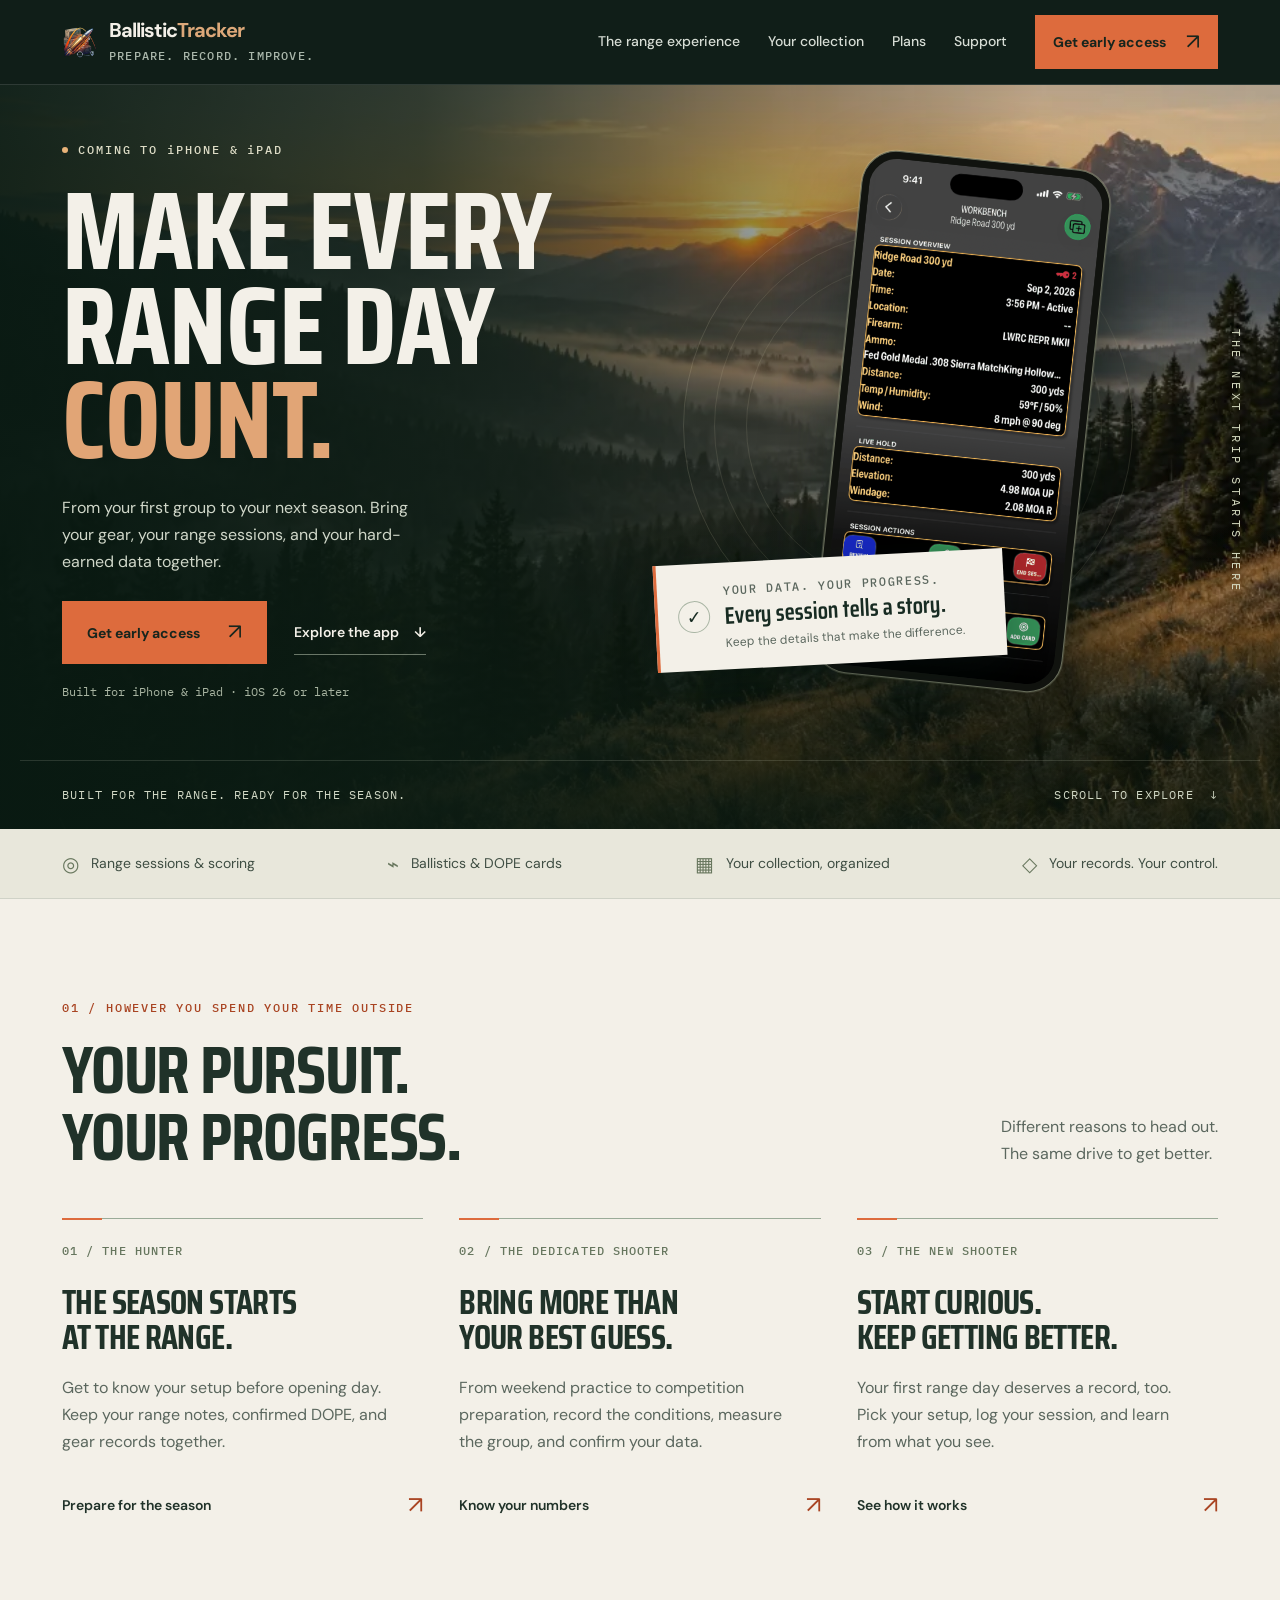
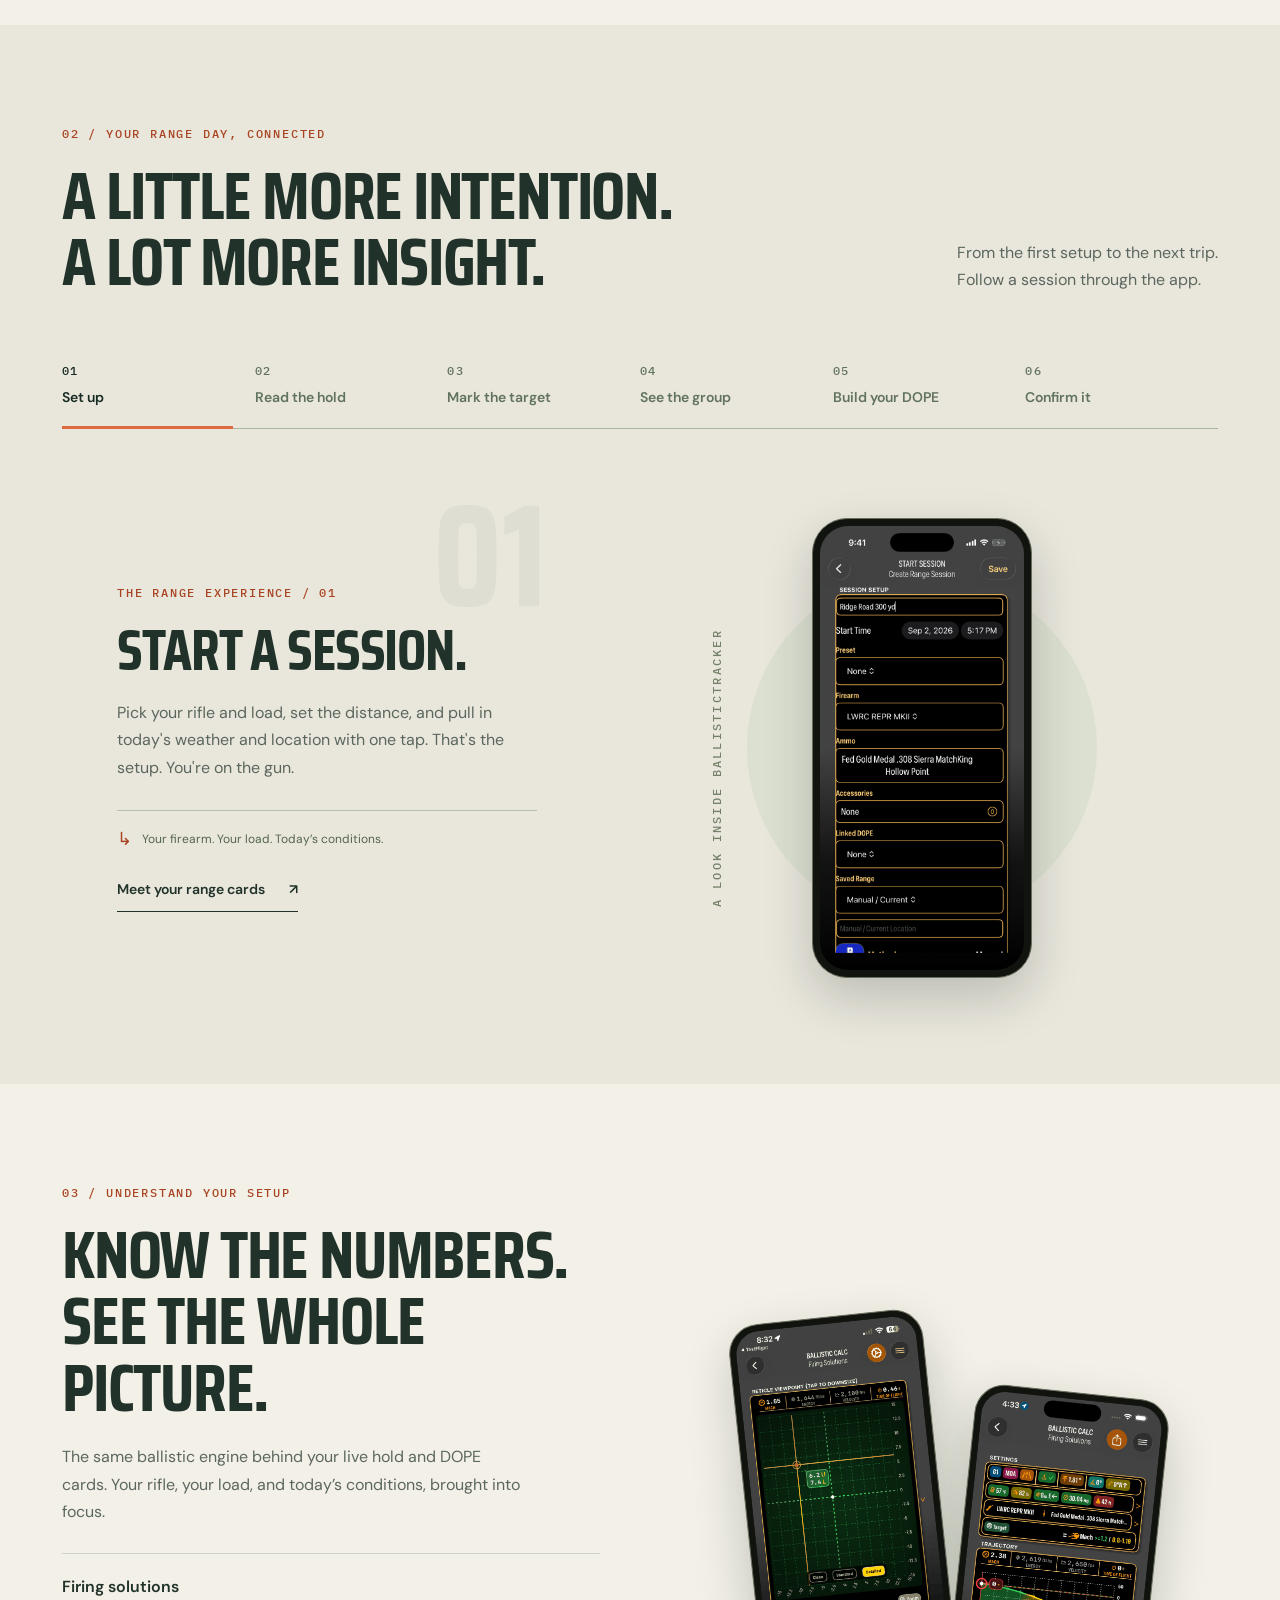
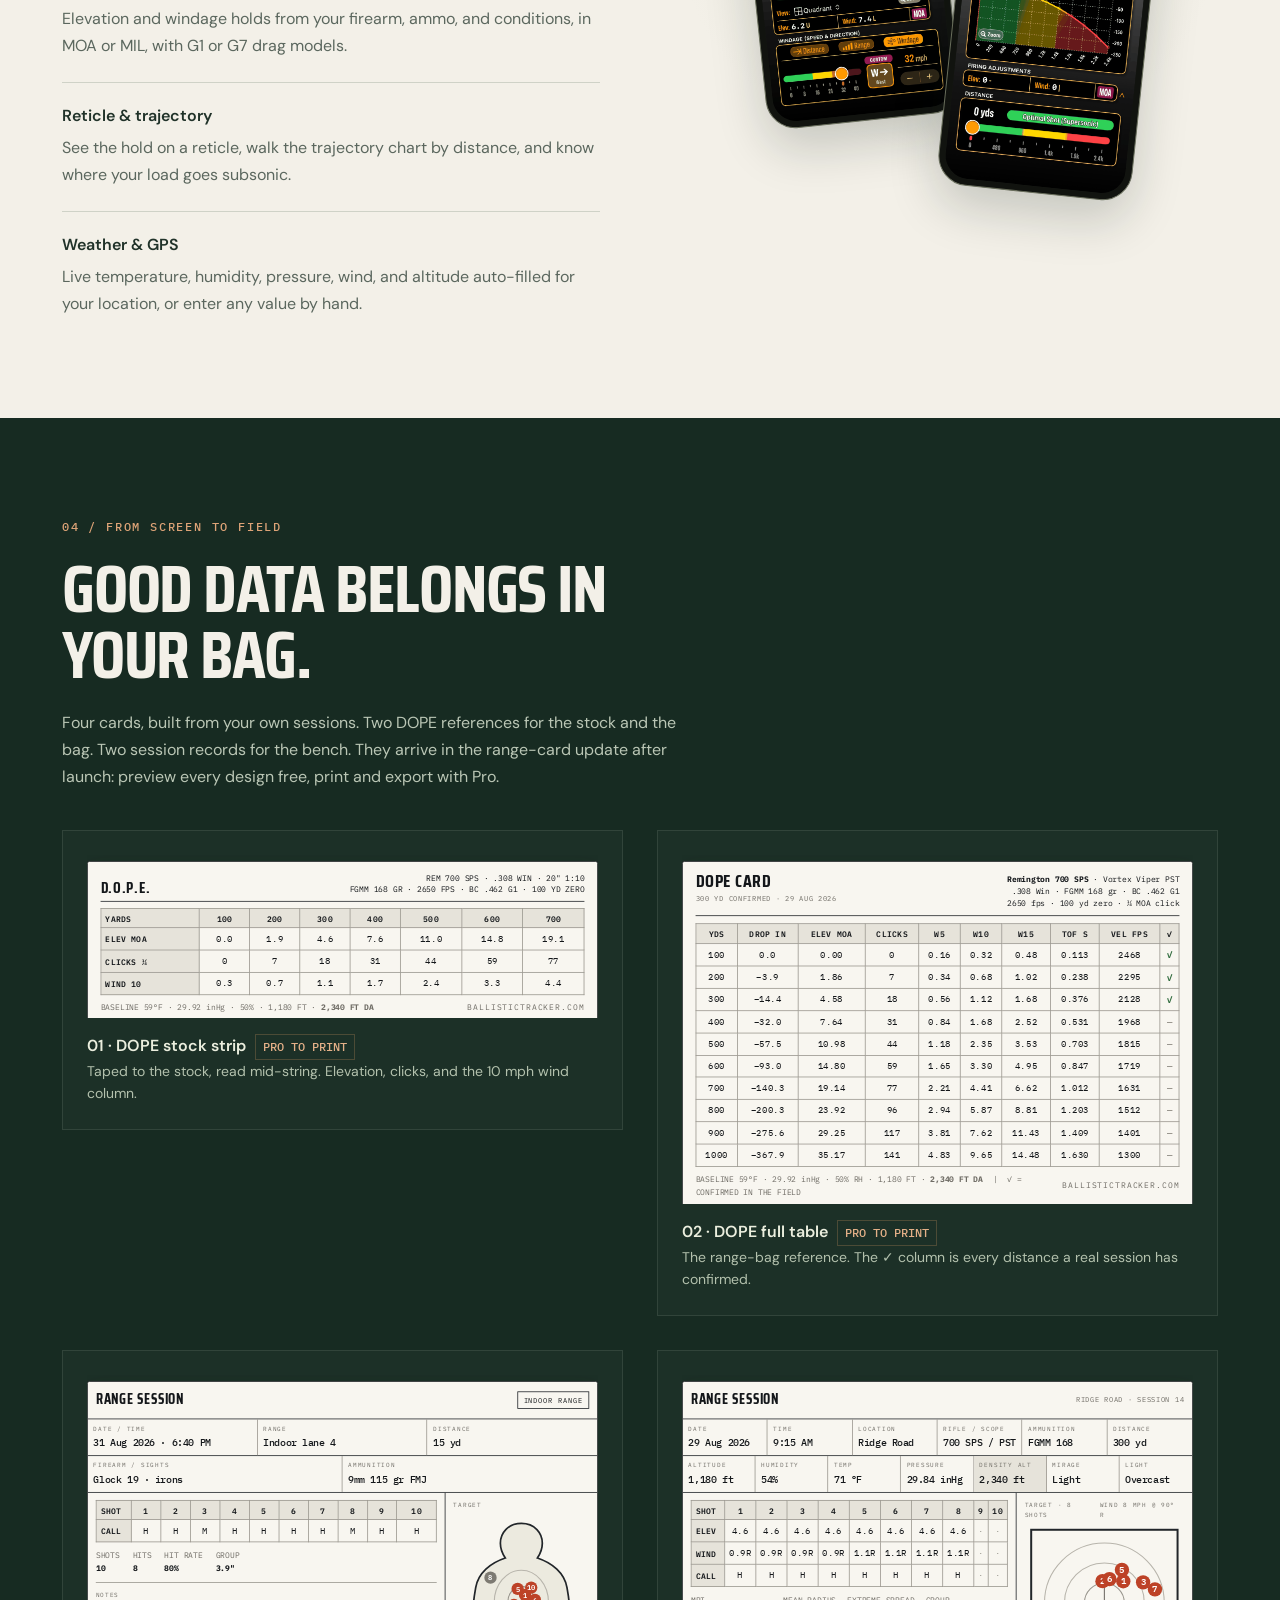
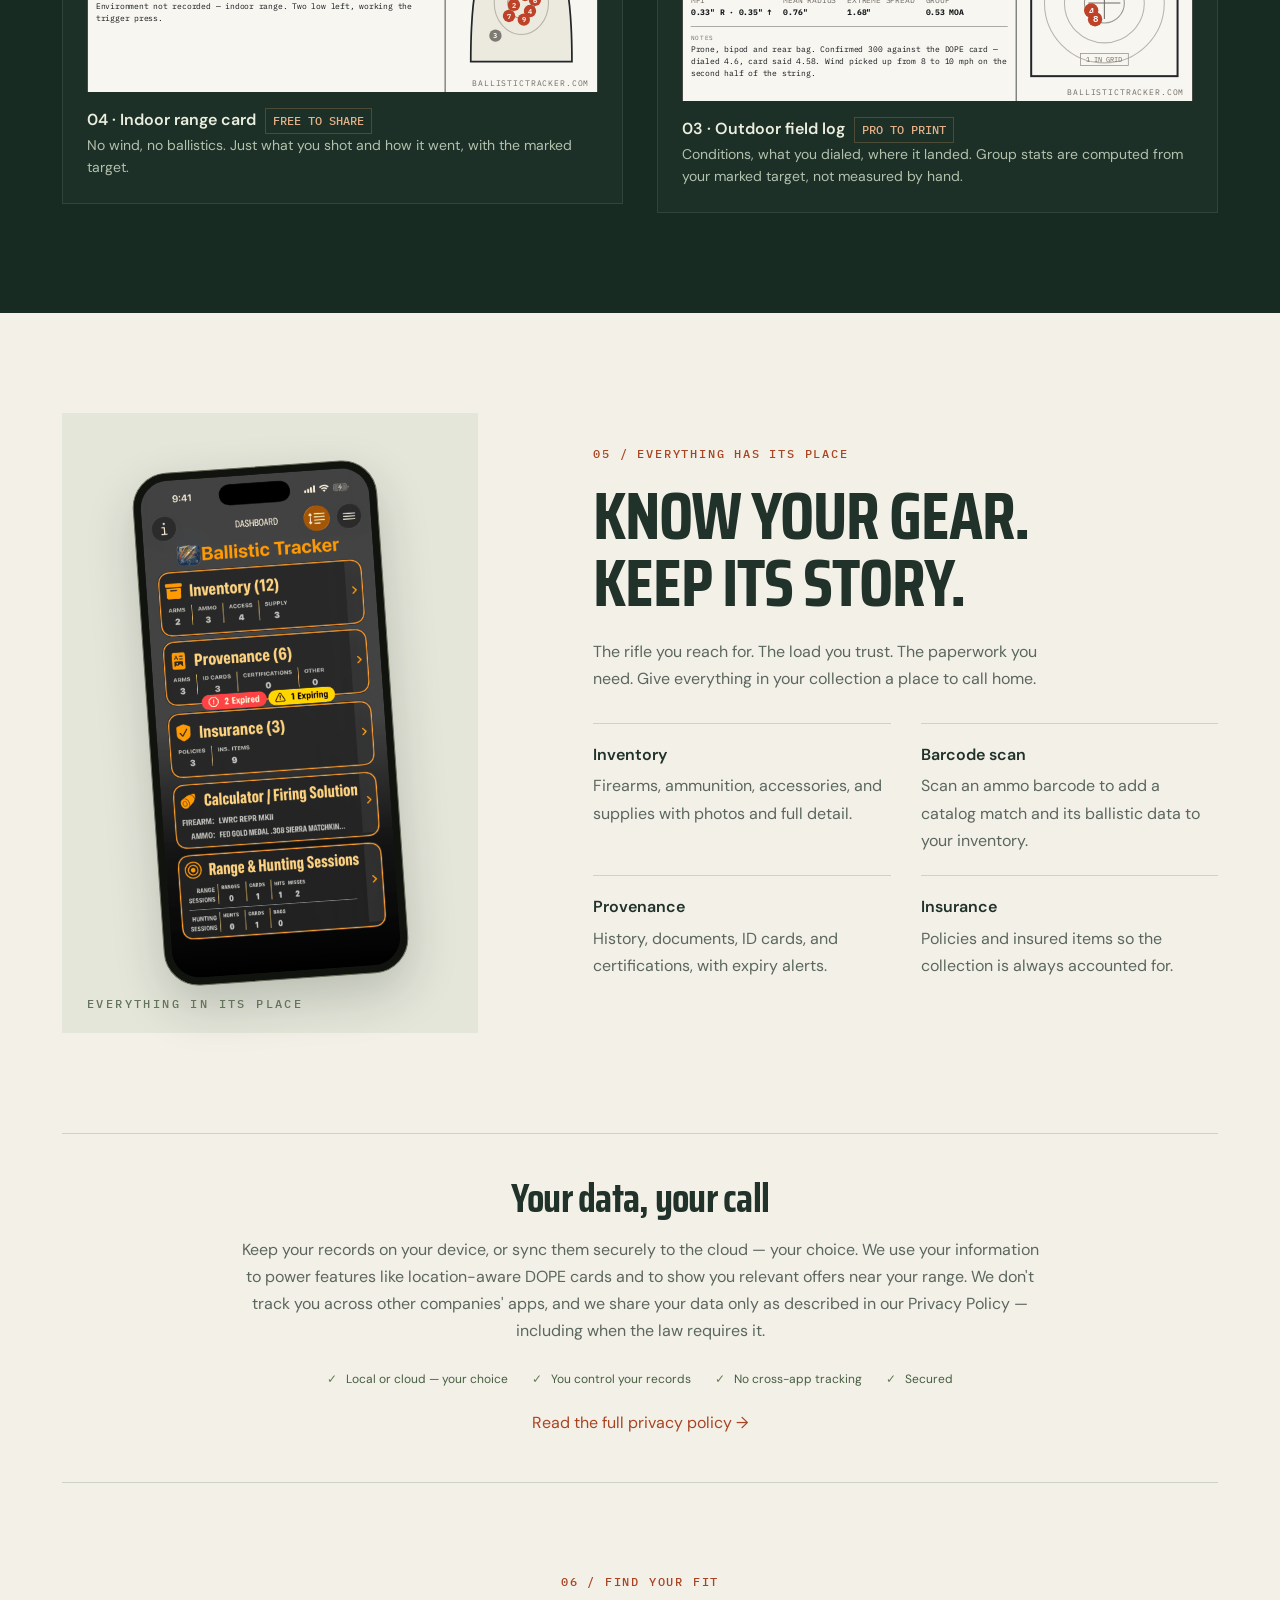
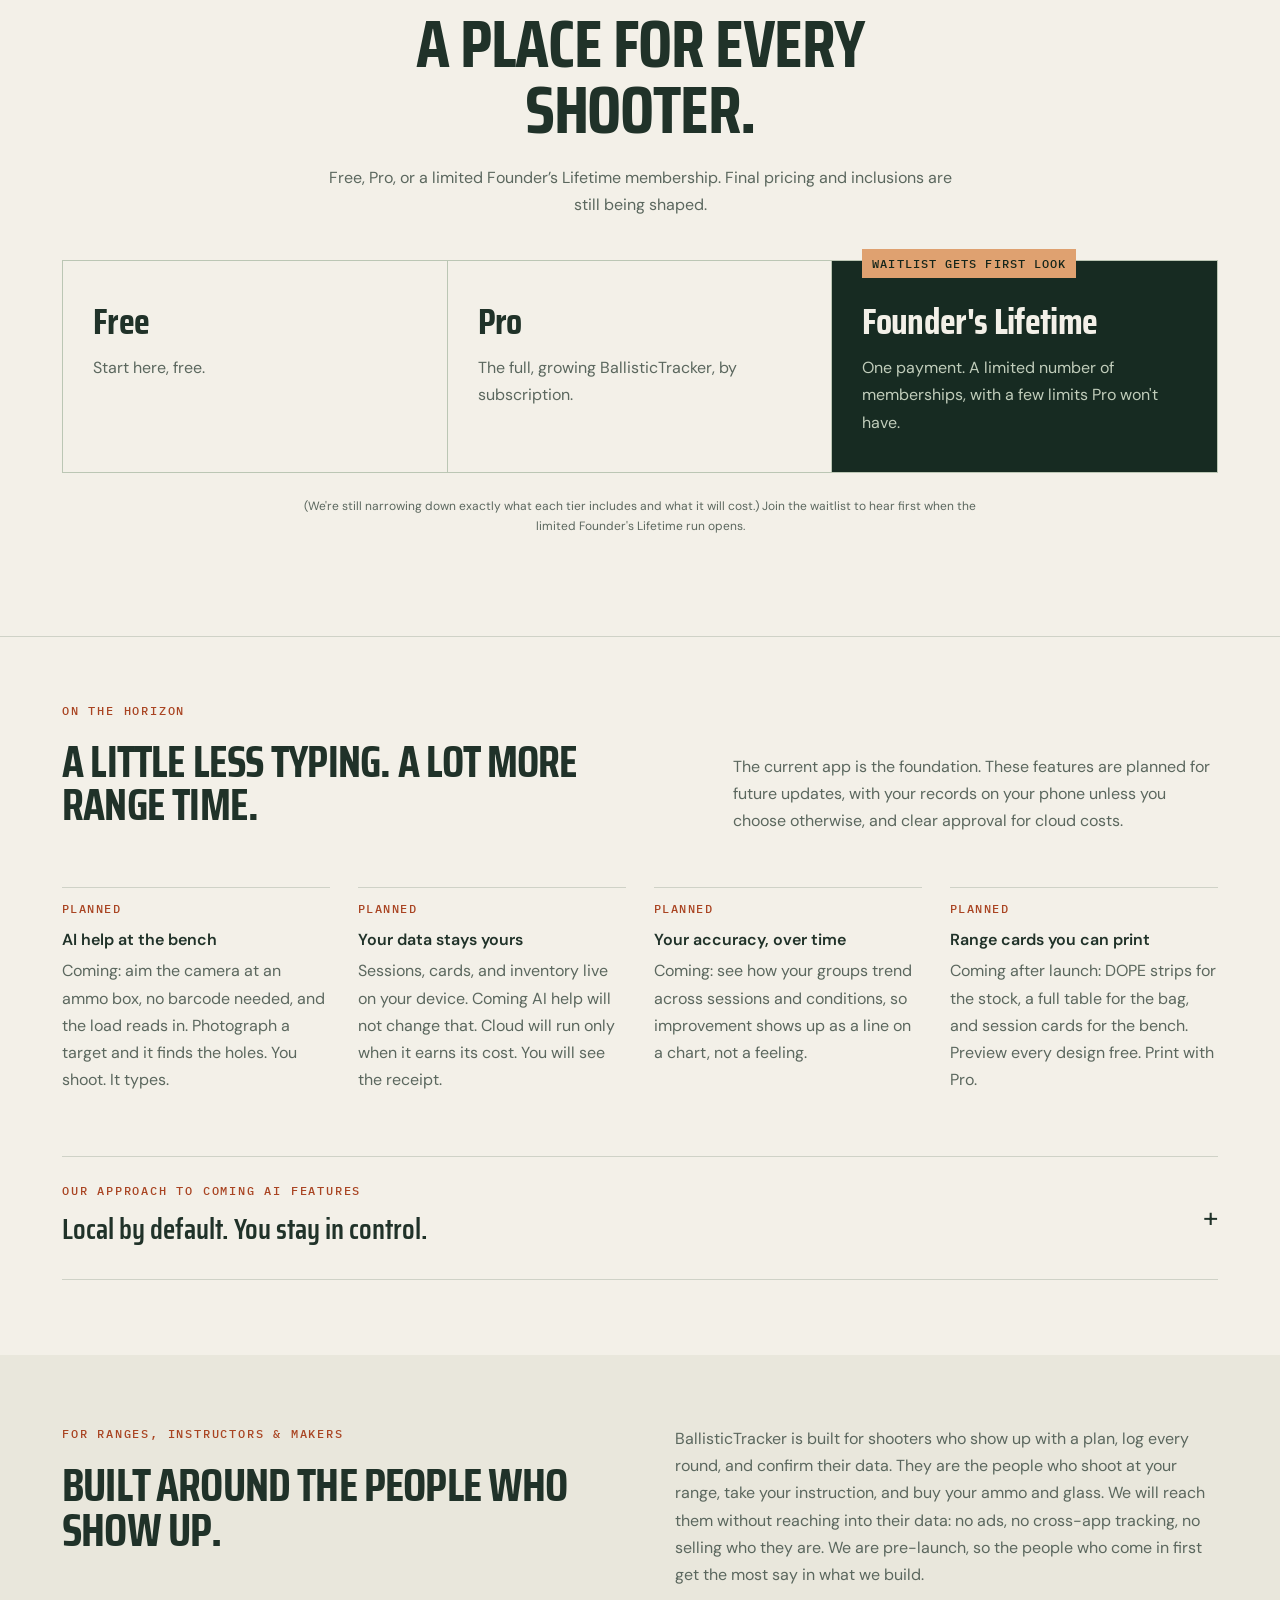
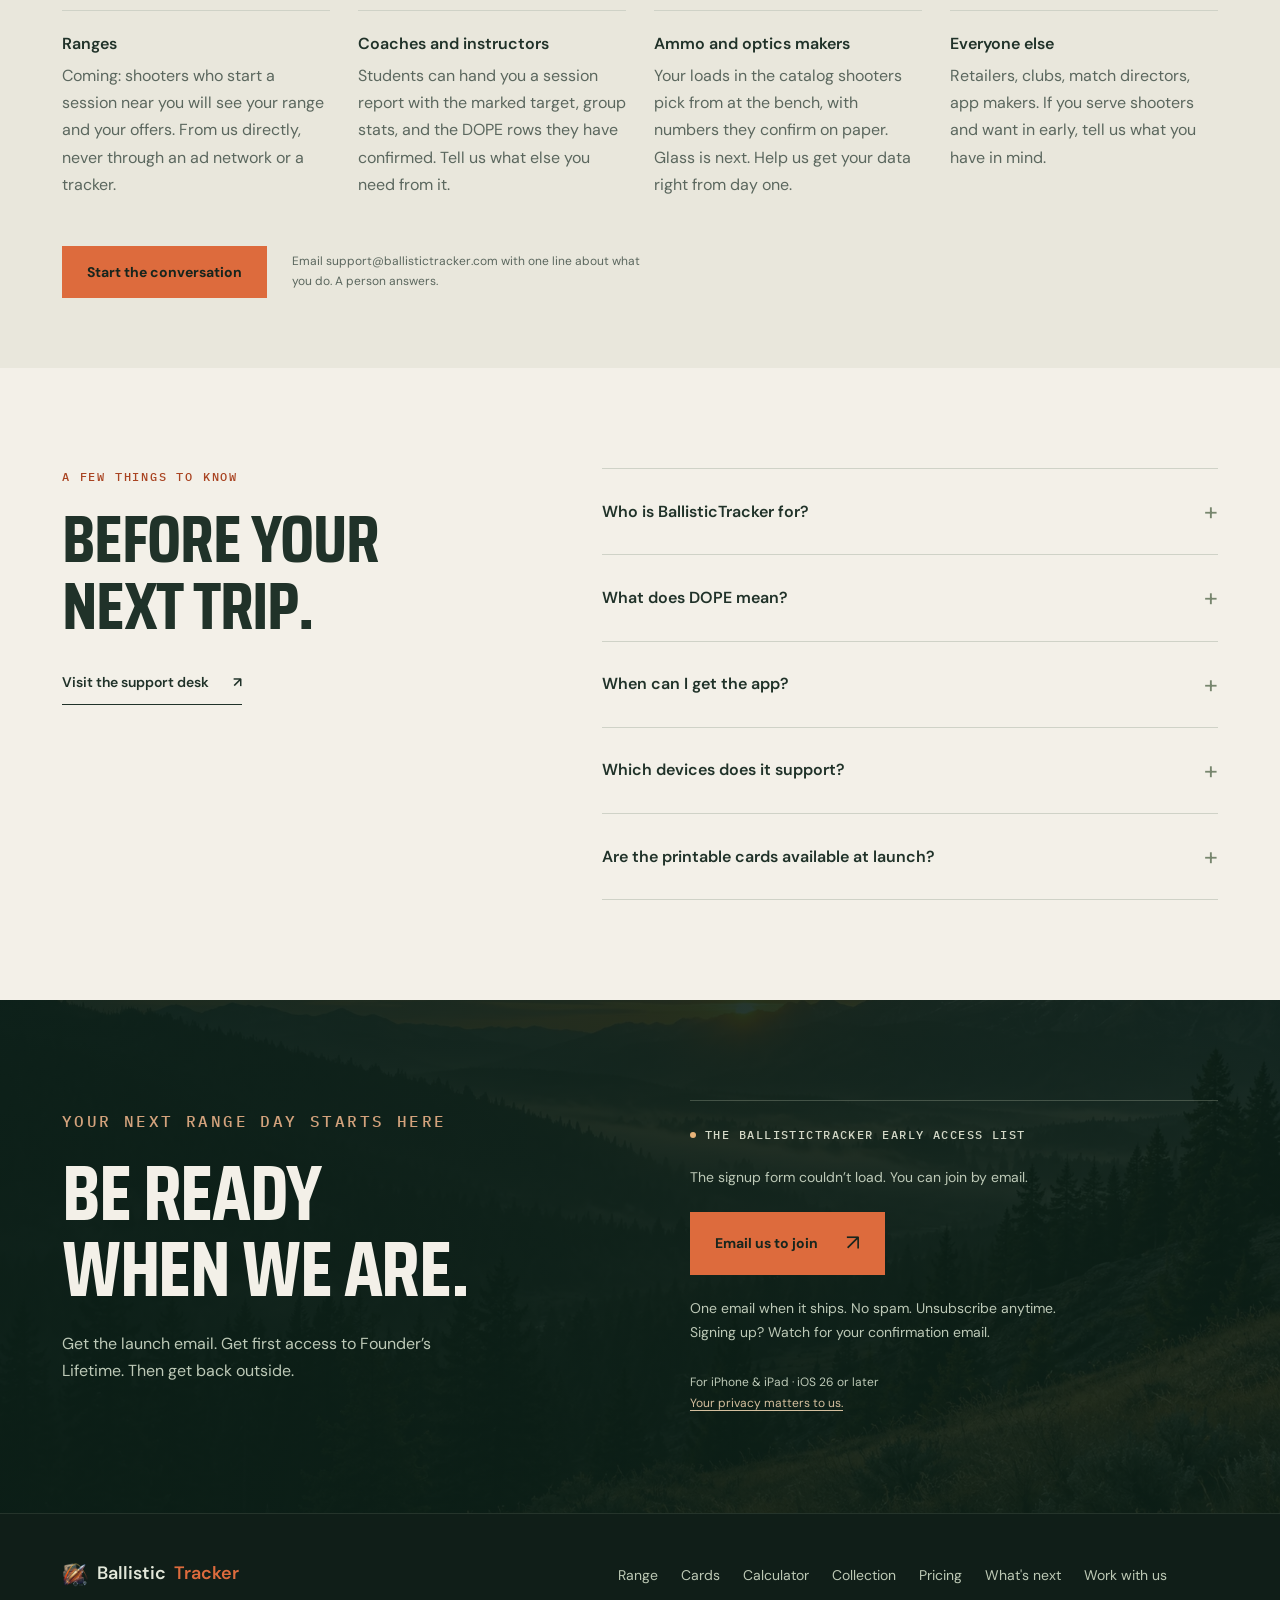
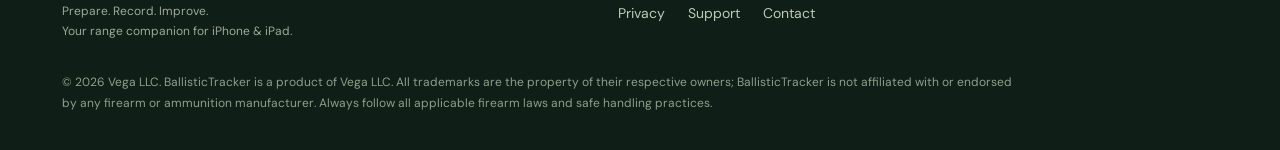
==== commit aa13216b: "Redesign website for hunters and sport shooters" ====
--- a/index.html
+++ b/index.html
@@ -3,9 +3,9 @@
 <head>
   <meta charset="UTF-8" />
   <meta name="viewport" content="width=device-width, initial-scale=1" />
-  <title>BallisticTracker — Your DOPE, proven. Range sessions, DOPE cards &amp; ballistics for iPhone</title>
-  <meta name="description" content="BallisticTracker turns a range day into data you can trust: live firing solutions, tap-to-mark target scoring, DOPE cards you confirm against real shots, printable range cards, plus firearm inventory, provenance, and insurance. Coming to the App Store for iPhone &amp; iPad." />
-  <meta name="theme-color" content="#0c0e11" />
+  <title>BallisticTracker | Make every range day count.</title>
+  <meta name="description" content="Range sessions, target scoring, ballistics, DOPE cards, and collection records for hunters and sport shooters. Coming to the App Store for iPhone and iPad." />
+  <meta name="theme-color" content="#172b22" />
   <link rel="canonical" href="https://ballistictracker.com/" />
   <link rel="icon" type="image/png" href="assets/favicon.png" />
   <link rel="apple-touch-icon" href="assets/favicon.png" />
@@ -13,19 +13,19 @@
   <!-- Open Graph / social -->
   <meta property="og:type" content="website" />
   <meta property="og:url" content="https://ballistictracker.com/" />
-  <meta property="og:title" content="BallisticTracker — Your DOPE, proven." />
-  <meta property="og:description" content="Range sessions, tap-to-mark target scoring, DOPE cards you confirm against real shots, printable range cards, and a full ballistic calculator. Coming to the App Store for iPhone &amp; iPad." />
+  <meta property="og:title" content="BallisticTracker — Make every range day count." />
+  <meta property="og:description" content="Range sessions, target scoring, ballistics, DOPE cards, and collection records for hunters and sport shooters. Coming to the App Store for iPhone and iPad." />
   <meta property="og:image" content="https://ballistictracker.com/assets/og.png" />
   <meta property="og:image:width" content="1200" />
   <meta property="og:image:height" content="630" />
   <meta name="twitter:card" content="summary_large_image" />
-  <meta name="twitter:title" content="BallisticTracker — Your DOPE, proven." />
-  <meta name="twitter:description" content="Range sessions, DOPE cards you confirm against real shots, printable range cards, and a full ballistic calculator. Coming to the App Store." />
+  <meta name="twitter:title" content="BallisticTracker — Make every range day count." />
+  <meta name="twitter:description" content="Range sessions, target scoring, ballistics, DOPE cards, and collection records for hunters and sport shooters. Coming to the App Store for iPhone and iPad." />
   <meta name="twitter:image" content="https://ballistictracker.com/assets/og.png" />
 
   <link rel="preconnect" href="https://fonts.googleapis.com" />
   <link rel="preconnect" href="https://fonts.gstatic.com" crossorigin />
-  <link rel="stylesheet" href="https://fonts.googleapis.com/css2?family=IBM+Plex+Mono:wght@400;500;600&family=Saira+Condensed:wght@600;700&display=swap" />
+  <link rel="stylesheet" href="https://fonts.googleapis.com/css2?family=DM+Sans:wght@400;500;600;700&family=IBM+Plex+Mono:wght@400;500;600&family=Saira+Condensed:wght@600;700;800&display=swap" />
   <link rel="stylesheet" href="styles.css" />
 
   <script type="application/ld+json">
@@ -35,194 +35,90 @@
     "name": "BallisticTracker",
     "operatingSystem": "iOS 26",
     "applicationCategory": "UtilitiesApplication",
-    "description": "Range sessions with tap-to-mark target scoring, DOPE cards confirmed against real shots, printable range cards, a ballistic calculator with live weather, plus firearm inventory, provenance, and insurance tracking.",
+    "description": "Range sessions with tap-to-mark target scoring, DOPE cards confirmed against real shots, a ballistic calculator with live weather, and firearm inventory, provenance, and insurance records. Printable range cards are planned for an update after launch.",
     "offers": { "@type": "Offer", "price": "0", "priceCurrency": "USD" },
     "publisher": { "@type": "Organization", "name": "Vega LLC" }
   }
   </script>
 
-  <!-- Waitlist form loader. -->
-  <script>
-    (function (s, e, n, d, er) {
-      s['Sender'] = er;
-      s[er] = s[er] || function () { (s[er].q = s[er].q || []).push(arguments); }, s[er].l = 1 * new Date();
-      var a = e.createElement(n), m = e.getElementsByTagName(n)[0];
-      a.async = 1; a.src = d; m.parentNode.insertBefore(a, m);
-    })(window, document, 'script', 'https://cdn.sender.net/accounts_resources/universal.js', 'sender');
-    sender('16c1ba04aa9763');
-    // If the form has not rendered after 4 s (blocked script, offline), reveal the email fallback.
-    window.addEventListener('load', function () {
-      setTimeout(function () {
-        document.querySelectorAll('.waitlist').forEach(function (w) {
-          var f = w.querySelector('.sender-form-field');
-          if (f && f.children.length === 0) w.classList.add('no-render');
-        });
-      }, 4000);
-    });
-    // Range-card gallery: scale each 640 px card to its grid cell so all four sit in a symmetric 2x2.
-    // Below 72% (phones) the cards stay full size and scroll sideways inside their frame instead.
-    (function () {
-      function fit() {
-        document.querySelectorAll('.gallery .paper-stage').forEach(function (st) {
-          var card = st.querySelector('.paper'); if (!card) return;
-          card.style.transform = ''; st.style.height = ''; st.classList.remove('fitted');
-          var s = st.clientWidth / card.offsetWidth;
-          if (s < 0.72) return;
-          s = Math.min(1, s);
-          card.style.transform = 'scale(' + s + ')';
-          st.style.height = Math.ceil(card.offsetHeight * s) + 'px';
-          st.classList.add('fitted');
-        });
-      }
-      var t; window.addEventListener('resize', function () { clearTimeout(t); t = setTimeout(fit, 120); });
-      if (document.readyState === 'loading') document.addEventListener('DOMContentLoaded', fit); else fit();
-      window.addEventListener('load', fit);
-      if (document.fonts && document.fonts.ready) document.fonts.ready.then(fit);
-    })();
-  </script>
+  <link rel="preload" as="image" href="assets/field-hero.webp" media="(min-width: 701px)" />
+  <script src="script.js" defer></script>
 </head>
 <body class="pre-launch">
-
-  <!-- ============ HEADER ============ -->
-  <header class="nav">
-    <div class="wrap nav-inner">
-      <a class="brand" href="/">
-        <img src="assets/logo.png" alt="BallisticTracker logo" />
-        <span>Ballistic<b>Tracker</b></span>
-      </a>
-      <nav class="nav-links">
-        <a class="lnk" href="#range">Range</a>
-        <a class="lnk" href="#cards">Cards</a>
-        <a class="lnk" href="#calculator">Calculator</a>
-        <a class="lnk" href="#collection">Collection</a>
-        <a class="lnk" href="#pricing">Pricing</a>
-        <a class="lnk" href="#partners">Work with us</a>
-        <a class="lnk" href="support.html">Support</a>
-        <a class="btn btn-primary cta-waitlist" href="#waitlist">Get early access</a>
-        <!-- APP STORE LINK ↓ replace the URL everywhere (search "REPLACE-ME") -->
-        <a class="btn btn-primary cta-launched" href="https://apps.apple.com/app/idREPLACE-ME"><svg class="apple" viewBox="0 0 384 512" width="15" height="17" aria-hidden="true"><path fill="currentColor" d="M318.7 268.7c-.2-36.7 16.4-64.4 50-84.8-18.8-26.9-47.2-41.7-84.7-44.6-35.5-2.8-74.3 20.7-88.5 20.7-15 0-49.4-19.7-76.4-19.7C63.3 141.2 4 184.8 4 273.5q0 39.3 14.4 81.2c12.8 36.7 59 126.7 107.2 125.2 25.2-.6 43-17.9 75.8-17.9 31.8 0 48.3 17.9 76.4 17.9 48.6-.7 90.4-82.5 102.6-119.3-65.2-30.7-61.7-90-61.7-91.9zm-56.6-164.2c27.3-32.4 24.8-61.9 24-72.5-24.1 1.4-52 16.4-67.9 34.9-17.5 19.8-27.8 44.3-25.6 71.9 26.1 2 49.9-11.4 69.5-34.3z"/></svg> Download</a>
-      </nav>
-    </div>
-  </header>
-
-  <!-- ============ HERO ============ -->
-  <section class="hero">
-    <div class="wrap hero-grid">
-      <div class="hero-copy">
-        <span class="eyebrow cta-waitlist"><span class="dot"></span> Coming to the App Store · iPhone &amp; iPad</span>
-        <span class="eyebrow cta-launched"><span class="dot"></span> Now on the App Store · iPhone &amp; iPad</span>
-        <h1>Your DOPE,<br /><span class="grad">proven.</span></h1>
-        <p class="lede">Live holds for today&#x27;s conditions, tap-to-mark target scoring, and a DOPE card that every session confirms or corrects, until the number you dial is one you proved yourself.</p>
-
-        <div class="waitlist cta-waitlist" id="waitlist">
-          <div class="sender-form-field" data-sender-form-id="epY3pp"></div>
-          <a class="btn btn-primary waitlist-fallback" href="mailto:support@ballistictracker.com?subject=Notify%20me%20when%20BallisticTracker%20launches">Email us to join the waitlist</a>
-          <p class="waitlist-note"><b>One email when it ships.</b> Waitlist members get first access to Founder's Lifetime. No spam, unsubscribe anytime.</p>
-        </div>
-        <div class="hero-cta cta-launched">
-          <a class="btn btn-primary" href="https://apps.apple.com/app/idREPLACE-ME"><svg class="apple" viewBox="0 0 384 512" width="15" height="17" aria-hidden="true"><path fill="currentColor" d="M318.7 268.7c-.2-36.7 16.4-64.4 50-84.8-18.8-26.9-47.2-41.7-84.7-44.6-35.5-2.8-74.3 20.7-88.5 20.7-15 0-49.4-19.7-76.4-19.7C63.3 141.2 4 184.8 4 273.5q0 39.3 14.4 81.2c12.8 36.7 59 126.7 107.2 125.2 25.2-.6 43-17.9 75.8-17.9 31.8 0 48.3 17.9 76.4 17.9 48.6-.7 90.4-82.5 102.6-119.3-65.2-30.7-61.7-90-61.7-91.9zm-56.6-164.2c27.3-32.4 24.8-61.9 24-72.5-24.1 1.4-52 16.4-67.9 34.9-17.5 19.8-27.8 44.3-25.6 71.9 26.1 2 49.9-11.4 69.5-34.3z"/></svg> Download on the App Store</a>
-          <a class="btn btn-ghost" href="#range">See a range day</a>
-        </div>
-        <p class="hero-note">For iPhone &amp; iPad. Requires iOS 26 or later.</p>
-      </div>
-
-      <div class="hero-media">
-        <div class="hero-stack">
-          <div class="phone"><img src="assets/shot-workbench.png" alt="BallisticTracker range session screen showing the live hold for 300 yards" /></div>
-          <div class="paper hero-card" style="padding:12px 14px 10px" role="figure" aria-label="Sample DOPE stock strip generated by the app">
-            <div style="display:flex;justify-content:space-between;align-items:flex-end;border-bottom:1.5px solid var(--card-line);padding-bottom:7px">
-              <div class="ttl" style="font-size:19px;line-height:1">D.O.P.E.</div>
-              <div style="text-align:right;font-size:9.5px;line-height:1.45">
-                REM 700 SPS · .308 WIN · 20&quot; 1:10<br>
-                FGMM 168 GR · 2650 FPS · BC .462 G1 · 100 YD ZERO
-              </div>
-            </div>
-            <table class="d" style="margin-top:8px">
-              <tr><th class="lab" scope="row">Yards</th><th>100</th><th>200</th><th>300</th><th>400</th><th>500</th><th>600</th><th>700</th></tr>
-              <tr><th class="lab" scope="row">Elev MOA</th><td>0.0</td><td>1.9</td><td>4.6</td><td>7.6</td><td>11.0</td><td>14.8</td><td>19.1</td></tr>
-              <tr><th class="lab" scope="row">Clicks ¼</th><td>0</td><td>7</td><td>18</td><td>31</td><td>44</td><td>59</td><td>77</td></tr>
-              <tr><th class="lab" scope="row">Wind 10</th><td>0.3</td><td>0.7</td><td>1.1</td><td>1.7</td><td>2.4</td><td>3.3</td><td>4.4</td></tr>
-            </table>
-            <div style="display:flex;justify-content:space-between;margin-top:7px;align-items:center">
-              <div class="sub">BASELINE 59°F · 29.92 inHg · 50% · 1,180 FT · <b>2,340 FT DA</b></div>
-              <div class="mark">ballistictracker.com</div>
-            </div>
-          </div>
-        </div>
-      </div>
-    </div>
-  </section>
-
-  <!-- ============ RANGE DAY ============ -->
-  <section id="range">
+<a class="skip-link" href="#main">Skip to content</a>
+<header class="nav"><div class="wrap nav-inner">
+<a class="brand" href="/" aria-label="BallisticTracker home"><img src="assets/logo.png" alt="" width="36" height="36"><span>Ballistic<b>Tracker</b><small>PREPARE. RECORD. IMPROVE.</small></span></a>
+<button class="menu-toggle" type="button" aria-expanded="false" aria-controls="primary-nav"><span>Menu</span><span class="menu-lines" aria-hidden="true"></span></button>
+<nav id="primary-nav" class="nav-links" aria-label="Main navigation">
+<a class="lnk" href="#range">The range experience</a><a class="lnk" href="#collection">Your collection</a><a class="lnk" href="#pricing">Plans</a><a class="lnk" href="support.html">Support</a>
+<a class="btn btn-primary cta-waitlist" href="#waitlist">Get early access <span aria-hidden="true">↗</span></a><a class="btn btn-primary cta-launched" href="https://apps.apple.com/app/idREPLACE-ME">Download on the App Store <span aria-hidden="true">↗</span></a>
+</nav></div></header><main id="main">
+<section class="hero" aria-labelledby="hero-heading">
+<picture class="hero-landscape"><source media="(max-width: 700px)" srcset="assets/field-hero-mobile.webp"><img src="assets/field-hero.webp" alt="" fetchpriority="high" width="1672" height="941"></picture>
+<div class="hero-shade"></div>
+<div class="wrap hero-grid">
+<div class="hero-copy"><p class="eyebrow"><span class="status-dot"></span><span class="cta-waitlist">COMING TO iPHONE &amp; iPAD</span><span class="cta-launched">AVAILABLE FOR iPHONE &amp; iPAD</span></p>
+<h1 id="hero-heading">Make every<br>range day<br><em>count.</em></h1>
+<p class="lede">From your first group to your next season. Bring your gear, your range sessions, and your hard-earned data together.</p>
+<div class="hero-actions"><a class="btn btn-primary cta-waitlist" href="#waitlist">Get early access <span aria-hidden="true">↗</span></a><a class="btn btn-primary cta-launched" href="https://apps.apple.com/app/idREPLACE-ME">Download on the App Store <span aria-hidden="true">↗</span></a><a class="text-link" href="#range">Explore the app <span aria-hidden="true">↓</span></a></div>
+<p class="hero-note">Built for iPhone &amp; iPad · iOS 26 or later</p>
+</div>
+<div class="hero-media"><div class="orbital" aria-hidden="true"></div>
+<div class="phone hero-phone"><img src="assets/shot-workbench.png" alt="BallisticTracker app showing a range session with live hold, conditions, and shot scoring" width="640" height="1391"></div>
+<div class="field-note"><span class="field-note-check" aria-hidden="true">✓</span><div><small>YOUR DATA. YOUR PROGRESS.</small><strong>Every session tells a story.</strong><span>Keep the details that make the difference.</span></div></div>
+<span class="hero-side-label">THE NEXT TRIP STARTS HERE</span>
+</div>
+</div><div class="wrap hero-bottom"><span>BUILT FOR THE RANGE. READY FOR THE SEASON.</span><a href="#field-guide" aria-label="Discover who BallisticTracker is for">SCROLL TO EXPLORE <span aria-hidden="true">↓</span></a></div>
+</section>
+<div class="utility-strip"><div class="wrap"><span><i aria-hidden="true">◎</i> Range sessions &amp; scoring</span><span><i aria-hidden="true">⌁</i> Ballistics &amp; DOPE cards</span><span><i aria-hidden="true">▦</i> Your collection, organized</span><a href="#privacy"><i aria-hidden="true">◇</i> Your records. Your control.</a></div></div>
+<section id="field-guide" class="audience-section"><div class="wrap">
+<div class="section-heading"><div><p class="kicker">01 / However you spend your time outside</p><h2>Your pursuit.<br>Your progress.</h2></div><p>Different reasons to head out.<br> The same drive to get better.</p></div>
+<div class="audiences">
+<a class="audience" href="#range"><span class="audience-index">01 / THE HUNTER</span><h3>The season starts<br>at the range.</h3><p>Get to know your setup before opening day. Keep your range notes, confirmed DOPE, and gear records together.</p><span class="audience-link">Prepare for the season <b aria-hidden="true">↗</b></span></a>
+<a class="audience" href="#calculator"><span class="audience-index">02 / THE DEDICATED SHOOTER</span><h3>Bring more than<br>your best guess.</h3><p>From weekend practice to competition preparation, record the conditions, measure the group, and confirm your data.</p><span class="audience-link">Know your numbers <b aria-hidden="true">↗</b></span></a>
+<a class="audience" href="#range"><span class="audience-index">03 / THE NEW SHOOTER</span><h3>Start curious.<br>Keep getting better.</h3><p>Your first range day deserves a record, too. Pick your setup, log your session, and learn from what you see.</p><span class="audience-link">See how it works <b aria-hidden="true">↗</b></span></a>
+</div></div></section>
+<section id="range" class="range-section"><div class="wrap"><div class="section-heading"><div><p class="kicker">02 / Your range day, connected</p><h2>A little more intention.<br>A lot more insight.</h2></div><p>From the first setup to the next trip.<br> Follow a session through the app.</p></div><div class="range-tour"><div class="tour-tabs" aria-label="Range day steps"><button type="button" class="tour-tab" id="step-tab-0" data-step="0"><span>01</span>Set up</button><button type="button" class="tour-tab" id="step-tab-1" data-step="1"><span>02</span>Read the hold</button><button type="button" class="tour-tab" id="step-tab-2" data-step="2"><span>03</span>Mark the target</button><button type="button" class="tour-tab" id="step-tab-3" data-step="3"><span>04</span>See the group</button><button type="button" class="tour-tab" id="step-tab-4" data-step="4"><span>05</span>Build your DOPE</button><button type="button" class="tour-tab" id="step-tab-5" data-step="5"><span>06</span>Confirm it</button></div><div class="tour-panels"><div class="tour-panel" id="step-panel-0" data-panel="0"><div class="tour-copy"><span class="oversized-num" aria-hidden="true">01</span><p class="kicker">THE RANGE EXPERIENCE / 01</p><h3>Start a session.</h3><p>Pick your rifle and load, set the distance, and pull in today's weather and location with one tap. That's the setup. You're on the gun.</p><div class="tour-takeaway"><span aria-hidden="true">↳</span> Your firearm. Your load. Today’s conditions.</div><a class="text-link" href="#cards">Meet your range cards <span aria-hidden="true">↗</span></a></div><div class="tour-media"><span class="screen-caption">A LOOK INSIDE BALLISTICTRACKER</span><div class="phone"><img src="assets/shot-session-setup.png" alt="Start Session screen with the session name, firearm, and ammo selected" loading="lazy" width="640" height="1391" /></div></div></div><div class="tour-panel" id="step-panel-1" data-panel="1"><div class="tour-copy"><span class="oversized-num" aria-hidden="true">02</span><p class="kicker">THE RANGE EXPERIENCE / 02</p><h3>Read the live hold.</h3><p>See the elevation and windage to dial for today's exact distance and conditions. If the app doesn't have real numbers for your setup, it says so instead of guessing.</p><div class="tour-takeaway"><span aria-hidden="true">↳</span> Elevation and windage, in one clear view.</div><a class="text-link" href="#cards">Meet your range cards <span aria-hidden="true">↗</span></a></div><div class="tour-media"><span class="screen-caption">A LOOK INSIDE BALLISTICTRACKER</span><div class="phone"><img src="assets/shot-workbench.png" alt="Range session screen with the live hold showing elevation and windage to dial" loading="lazy" width="640" height="1391" /></div></div></div><div class="tour-panel" id="step-panel-2" data-panel="2"><div class="tour-copy"><span class="oversized-num" aria-hidden="true">03</span><p class="kicker">THE RANGE EXPERIENCE / 03</p><h3>Mark the target.</h3><p>Photograph the target and tap each hole. The app measures every shot from center for you. No ruler, no calipers, no math at the bench.</p><div class="tour-takeaway"><span aria-hidden="true">↳</span> A target photo becomes a useful record.</div><a class="text-link" href="#cards">Meet your range cards <span aria-hidden="true">↗</span></a></div><div class="tour-media"><span class="screen-caption">A LOOK INSIDE BALLISTICTRACKER</span><div class="phone"><img src="assets/shot-markup.png" alt="Shot Scoring in Touch mode with the Photos, Camera, and Mark Target controls for a target photo" loading="lazy" width="640" height="1391" /></div></div></div><div class="tour-panel" id="step-panel-3" data-panel="3"><div class="tour-copy"><span class="oversized-num" aria-hidden="true">04</span><p class="kicker">THE RANGE EXPERIENCE / 04</p><h3>See the group.</h3><p>Mean radius, extreme spread, and group MOA update with every tap, plus your hit rate for the string. Prefer a notebook? Log hits, misses, calls, and corrections by hand.</p><div class="tour-takeaway"><span aria-hidden="true">↳</span> See what your shots are telling you.</div><a class="text-link" href="#cards">Meet your range cards <span aria-hidden="true">↗</span></a></div><div class="tour-media"><span class="screen-caption">A LOOK INSIDE BALLISTICTRACKER</span><div class="phone"><img src="assets/shot-scoring.png" alt="Shot Scoring screen with the shot table and group analysis statistics" loading="lazy" width="640" height="1391" /></div></div></div><div class="tour-panel" id="step-panel-4" data-panel="4"><div class="tour-copy"><span class="oversized-num" aria-hidden="true">05</span><p class="kicker">THE RANGE EXPERIENCE / 05</p><h3>Build the DOPE card.</h3><p>One tap from the session. The app already knows your load. Pick MOA or MIL, G1 or G7, and your full distance table is ready, tied to the range day that earned it.</p><div class="tour-takeaway"><span aria-hidden="true">↳</span> DOPE: Data On Previous Engagements.</div><a class="text-link" href="#cards">Meet your range cards <span aria-hidden="true">↗</span></a></div><div class="tour-media"><span class="screen-caption">A LOOK INSIDE BALLISTICTRACKER</span><div class="phone"><img src="assets/shot-dope-builder.png" alt="DOPE Builder with muzzle velocity and ballistic coefficient seeded from the ammo, MOA and G1 selected" loading="lazy" width="640" height="1391" /></div></div></div><div class="tour-panel" id="step-panel-5" data-panel="5"><div class="tour-copy"><span class="oversized-num" aria-hidden="true">06</span><p class="kicker">THE RANGE EXPERIENCE / 06</p><h3>Prove it next trip.</h3><p>Next trip, the app checks the card against what you actually shot. Every distance you confirm earns its check mark. Anything off gets flagged. Every session hardens the card until it's yours, not the computer's.</p><div class="tour-takeaway"><span aria-hidden="true">↳</span> A prediction becomes your own field-tested record.</div><a class="text-link" href="#cards">Meet your range cards <span aria-hidden="true">↗</span></a></div><div class="tour-media"><span class="screen-caption">A LOOK INSIDE BALLISTICTRACKER</span><div class="phone"><img src="assets/shot-dope-link.png" alt="DOPE card table with the 100 and 300 yard rows marked field-confirmed by a green check" loading="lazy" width="640" height="1391" /></div></div></div></div></div></div></section>  <section id="calculator">
+    <div class="wrap">
+      <div class="split">
+        <div class="split-copy">
+          <div class="kicker">03 / Understand your setup</div>
+          <h2>Know the numbers.<br>See the whole picture.</h2>
+          <p class="muted" style="font-size:18px;">The same ballistic engine behind your live hold and DOPE cards. Your rifle, your load, and today’s conditions, brought into focus.</p>
+          <div class="cards" style="margin-top:26px;">
+            <div class="card">
+              <div class="ico" aria-hidden="true">🎯</div>
+              <h3>Firing solutions</h3>
+              <p>Elevation and windage holds from your firearm, ammo, and conditions, in MOA or MIL, with G1 or G7 drag models.</p>
+            </div>
+            <div class="card">
+              <div class="ico" aria-hidden="true">🔭</div>
+              <h3>Reticle &amp; trajectory</h3>
+              <p>See the hold on a reticle, walk the trajectory chart by distance, and know where your load goes subsonic.</p>
+            </div>
+            <div class="card">
+              <div class="ico" aria-hidden="true">🌤️</div>
+              <h3>Weather &amp; GPS</h3>
+              <p>Live temperature, humidity, pressure, wind, and altitude auto-filled for your location, or enter any value by hand.</p>
+            </div>
+          </div>
+        </div>
+        <div class="split-media">
+          <div class="phones">
+            <div class="phone"><img src="assets/shot-reticle.png" alt="Ballistic calculator reticle view showing an elevation and windage hold" loading="lazy" width="640" height="1387" /></div>
+            <div class="phone"><img src="assets/shot-trajectory.png" alt="Ballistic calculator trajectory chart with supersonic, transonic, and subsonic zones by distance" loading="lazy" width="640" height="1375" /></div>
+          </div>
+        </div>
+      </div>
+    </div>
+  </section>  <section id="cards">
     <div class="wrap">
       <div class="section-head">
-        <div class="kicker">Built for the range</div>
-        <h2>A range day, start to finish.</h2>
-        <p>Every number below comes out of the app's ballistic engine and your own sessions. Here is how a range day goes from the first tap to a card you can trust.</p>
-      </div>
-      <ol class="steps" role="list">
-        <li class="step">
-          <div class="step-copy">
-            <span class="step-num">01</span>
-            <h3>Start a session</h3>
-            <p>Pick your rifle and load, set the distance, and pull in today's weather and location with one tap. That's the setup. You're on the gun.</p>
-          </div>
-          <div class="step-media"><div class="phone"><img src="assets/shot-session-setup.png" alt="Start Session screen with the session name, firearm, and ammo selected" /></div></div>
-        </li>
-        <li class="step">
-          <div class="step-copy">
-            <span class="step-num">02</span>
-            <h3>Read the live hold</h3>
-            <p>See the elevation and windage to dial for today's exact distance and conditions. If the app doesn't have real numbers for your setup, it says so instead of guessing.</p>
-          </div>
-          <div class="step-media"><div class="phone"><img src="assets/shot-workbench.png" alt="Range session screen with the live hold showing elevation and windage to dial" /></div></div>
-        </li>
-        <li class="step">
-          <div class="step-copy">
-            <span class="step-num">03</span>
-            <h3>Mark the target</h3>
-            <p>Photograph the target and tap each hole. The app measures every shot from center for you. No ruler, no calipers, no math at the bench.</p>
-          </div>
-          <div class="step-media"><div class="phone"><img src="assets/shot-markup.png" alt="Shot Scoring in Touch mode with the Photos, Camera, and Mark Target controls for a target photo" /></div></div>
-        </li>
-        <li class="step">
-          <div class="step-copy">
-            <span class="step-num">04</span>
-            <h3>See the group</h3>
-            <p>Mean radius, extreme spread, and group MOA update with every tap, plus your hit rate for the string. Prefer a notebook? Log hits, misses, calls, and corrections by hand.</p>
-          </div>
-          <div class="step-media"><div class="phone"><img src="assets/shot-scoring.png" alt="Shot Scoring screen with the shot table and group analysis statistics" /></div></div>
-        </li>
-        <li class="step">
-          <div class="step-copy">
-            <span class="step-num">05</span>
-            <h3>Build the DOPE card</h3>
-            <p>One tap from the session. The app already knows your load. Pick MOA or MIL, G1 or G7, and your full distance table is ready, tied to the range day that earned it.</p>
-          </div>
-          <div class="step-media"><div class="phone"><img src="assets/shot-dope-builder.png" alt="DOPE Builder with muzzle velocity and ballistic coefficient seeded from the ammo, MOA and G1 selected" /></div></div>
-        </li>
-        <li class="step">
-          <div class="step-copy">
-            <span class="step-num">06</span>
-            <h3>Prove it next trip</h3>
-            <p>Next trip, the app checks the card against what you actually shot. Every distance you confirm earns its check mark. Anything off gets flagged. Every session hardens the card until it's yours, not the computer's.</p>
-          </div>
-          <div class="step-media"><div class="phone"><img src="assets/shot-dope-link.png" alt="DOPE card table with the 100 and 300 yard rows marked field-confirmed by a green check" /></div></div>
-        </li>
-      </ol>
-    </div>
-  </section>
-
-  <!-- ============ RANGE CARDS ============ -->
-  <section id="cards">
-    <div class="wrap">
-      <div class="section-head">
-        <div class="kicker">Print it. Tape it. Shoot it.</div>
-        <h2>Range cards built from your data.</h2>
+        <div class="kicker">04 / From screen to field</div>
+        <h2>Good data belongs in your bag.</h2>
         <p>Four cards, built from your own sessions. Two DOPE references for the stock and the bag. Two session records for the bench. They arrive in the range-card update after launch: preview every design free, print and export with Pro.</p>
       </div>
-      <div class="gallery">
+      <div class="gallery" aria-label="Sample range card designs">
 
         <figure>
           <div class="paper-stage">
@@ -421,55 +317,16 @@
 
       </div>
     </div>
-  </section>
-
-  <!-- ============ CALCULATOR ============ -->
-  <section id="calculator">
-    <div class="wrap">
-      <div class="split">
-        <div class="split-copy">
-          <div class="kicker">The math underneath</div>
-          <h2>A firing solution for every distance.</h2>
-          <p class="muted" style="font-size:18px;">The same engine behind your live hold and your DOPE cards, ready any time you need a number, with today's weather and your own rifle and load.</p>
-          <div class="cards" style="margin-top:26px;">
-            <div class="card">
-              <div class="ico" aria-hidden="true">🎯</div>
-              <h3>Firing solutions</h3>
-              <p>Elevation and windage holds from your firearm, ammo, and conditions, in MOA or MIL, with G1 or G7 drag models.</p>
-            </div>
-            <div class="card">
-              <div class="ico" aria-hidden="true">🔭</div>
-              <h3>Reticle &amp; trajectory</h3>
-              <p>See the hold on a reticle, walk the trajectory chart by distance, and know where your load goes subsonic.</p>
-            </div>
-            <div class="card">
-              <div class="ico" aria-hidden="true">🌤️</div>
-              <h3>Weather &amp; GPS</h3>
-              <p>Live temperature, humidity, pressure, wind, and altitude auto-filled for your location, or enter any value by hand.</p>
-            </div>
-          </div>
-        </div>
-        <div class="split-media">
-          <div class="phones">
-            <div class="phone"><img src="assets/shot-reticle.png" alt="Ballistic calculator reticle view showing an elevation and windage hold" /></div>
-            <div class="phone"><img src="assets/shot-trajectory.png" alt="Ballistic calculator trajectory chart with supersonic, transonic, and subsonic zones by distance" /></div>
-          </div>
-        </div>
-      </div>
-    </div>
-  </section>
-
-  <!-- ============ COLLECTION ============ -->
-  <section id="collection">
+  </section>  <section id="collection">
     <div class="wrap">
       <div class="split flip">
         <div class="split-media">
-          <div class="phone"><img src="assets/shot-dashboard.png" alt="BallisticTracker dashboard with Ballistic Calcs, Inventory, Provenance, Insurance, and Range Sessions tiles" /></div>
+          <div class="phone"><img src="assets/shot-dashboard.png" alt="BallisticTracker dashboard with Ballistic Calcs, Inventory, Provenance, Insurance, and Range Sessions tiles" loading="lazy" width="640" height="1391" /></div>
         </div>
         <div class="split-copy">
-          <div class="kicker">Know what you own</div>
-          <h2>Your collection, documented.</h2>
-          <p class="muted" style="font-size:18px;">More than a range tool. A private record of every firearm you own and everything that matters about it.</p>
+          <div class="kicker">05 / Everything has its place</div>
+          <h2>Know your gear.<br>Keep its story.</h2>
+          <p class="muted" style="font-size:18px;">The rifle you reach for. The load you trust. The paperwork you need. Give everything in your collection a place to call home.</p>
           <div class="cards" style="margin-top:26px;">
             <div class="card">
               <div class="ico" aria-hidden="true">🗂️</div>
@@ -479,7 +336,7 @@
             <div class="card">
               <div class="ico" aria-hidden="true">📷</div>
               <h3>Barcode scan</h3>
-              <p>Scan the box. The ammo lands in your inventory with its ballistic data, no typing.</p>
+              <p>Scan an ammo barcode to add a catalog match and its ballistic data to your inventory.</p>
             </div>
             <div class="card">
               <div class="ico" aria-hidden="true">📜</div>
@@ -495,10 +352,7 @@
         </div>
       </div>
     </div>
-  </section>
-
-  <!-- ============ PRIVACY ============ -->
-  <section id="privacy">
+  </section>  <section id="privacy">
     <div class="wrap">
       <div class="band">
         <div class="ico-lg">🛡️</div>
@@ -513,15 +367,12 @@
         <p style="margin-top:20px;font-size:15px;"><a href="privacy.html">Read the full privacy policy →</a></p>
       </div>
     </div>
-  </section>
-
-  <!-- ============ PRICING ============ -->
-  <section id="pricing">
+  </section>  <section id="pricing">
     <div class="wrap">
       <div class="section-head center">
-        <div class="kicker">Simple plans</div>
-        <h2>Free to start.</h2>
-        <p>Three ways in. We're still shaping what each one includes, so consider this the outline, not the fine print.</p>
+        <div class="kicker">06 / Find your fit</div>
+        <h2>A place for every shooter.</h2>
+        <p>Free, Pro, or a limited Founder’s Lifetime membership. Final pricing and inclusions are still being shaped.</p>
       </div>
       <div class="plans">
         <div class="plan">
@@ -540,15 +391,12 @@
       </div>
       <p class="plans-note">(We're still narrowing down exactly what each tier includes and what it will cost.) <span class="cta-waitlist">Join the waitlist to hear first when the limited Founder's Lifetime run opens.</span></p>
     </div>
-  </section>
-
-  <!-- ============ WHERE THIS IS GOING ============ -->
-  <section id="next" class="forward">
+  </section>  <section id="next" class="forward">
     <div class="wrap">
       <div class="section-head">
-        <div class="kicker">Where this is going</div>
-        <h2>Less typing at the bench. More proof on the card.</h2>
-        <p>The app in review is the foundation. Here is what we build next. Every item started as a wish at our own bench. Every item keeps one promise: your records stay on your phone unless you choose otherwise, and nothing spends your money quietly.</p>
+        <div class="kicker">On the horizon</div>
+        <h2>A little less typing. A lot more range time.</h2>
+        <p>The current app is the foundation. These features are planned for future updates, with your records on your phone unless you choose otherwise, and clear approval for cloud costs.</p>
       </div>
       <div class="cards">
             <div class="card">
@@ -573,16 +421,11 @@
             </div>
       </div>
     </div>
-  </section>
-
-  <!-- ============ THE MISSING MIDDLE ============ -->
-  <section id="router">
-    <div class="wrap">
-      <div class="router-band">
-        <div class="kicker">The missing middle</div>
-        <h2>AI that knows when to stay local.</h2>
-        <p class="lead">Most AI apps pick a side: everything on the device, or everything in the cloud with your data and your bill riding along. We built the layer in between. Local when it&#x27;s good enough. Cloud when it counts. Receipts either way.</p>
-        <p class="nate">The gap is public knowledge by now. AI runs on your phone and AI runs in the cloud, but nobody routes work between them cleanly, nobody has made local AI feel finished, and nobody shows what a hybrid setup costs or whether local quality held. We built our answer to that gap.</p>
+  </section>  <section id="router">
+    <div class="wrap">
+      <details class="router-band"><summary><span><span class="kicker">Our approach to coming AI features</span><strong>Local by default. You stay in control.</strong></span><span class="detail-plus" aria-hidden="true">+</span></summary><div class="router-content">
+        <p class="lead">Our planned AI features start on your device. When a task needs the cloud, you control when it runs and can see what it costs. These are the promises guiding that work.</p>
+
         <p class="router-line">Local when it's good enough. <b>Cloud when it counts.</b> Receipts either way.</p>
         <div class="promises">
           <div class="promise">
@@ -602,18 +445,15 @@
           </div>
         </div>
         <p class="closing">BallisticTracker&#x27;s coming AI features will run on that layer. Reading an ammo box, finding holes in a target, checking a load: on your device by default, in the cloud only when it clearly earns its cost. You will always see what it cost. That is where we are headed, and we will say so when it ships.</p>
-      </div>
-    </div>
-  </section>
-
-  <!-- ============ WORK WITH US ============ -->
-  <section id="partners">
+      </div></details>
+    </div>
+  </section>  <section id="partners">
     <div class="wrap">
       <div class="partners">
         <div class="head">
           <div>
-            <div class="kicker">Work with us</div>
-            <h2>Small company. Fast decisions. We answer our own email.</h2>
+            <div class="kicker">For ranges, instructors &amp; makers</div>
+            <h2>Built around the people who show up.</h2>
           </div>
           <p class="body">BallisticTracker is built for shooters who show up with a plan, log every round, and confirm their data. They are the people who shoot at your range, take your instruction, and buy your ammo and glass. We will reach them without reaching into their data: no ads, no cross-app tracking, no selling who they are. We are pre-launch, so the people who come in first get the most say in what we build.</p>
         </div>
@@ -645,36 +485,21 @@
         </div>
       </div>
     </div>
-  </section>
-
-  <!-- ============ FINAL CTA ============ -->
-  <section class="cta-final">
-    <div class="wrap">
-      <div class="box">
-        <span class="eyebrow cta-waitlist"><span class="dot"></span> Coming soon</span>
-        <span class="eyebrow cta-launched"><span class="dot"></span> Available now</span>
-        <h2 class="cta-waitlist">Get on the list before the range opens.</h2>
-        <h2 class="cta-launched">Get on the range with better data.</h2>
-        <p class="cta-waitlist">One email when BallisticTracker hits the App Store. Founder's Lifetime goes to the waitlist first.</p>
-        <p class="cta-launched">Download BallisticTracker and bring real data to your next range day.</p>
-        <div class="waitlist cta-waitlist" style="display:inline-block;text-align:left;">
-          <div class="sender-form-field" data-sender-form-id="epY3pp"></div>
-          <a class="btn btn-primary waitlist-fallback" href="#waitlist">Join the waitlist</a>
-        </div>
-        <a class="btn btn-primary cta-launched" href="https://apps.apple.com/app/idREPLACE-ME"><svg class="apple" viewBox="0 0 384 512" width="15" height="17" aria-hidden="true"><path fill="currentColor" d="M318.7 268.7c-.2-36.7 16.4-64.4 50-84.8-18.8-26.9-47.2-41.7-84.7-44.6-35.5-2.8-74.3 20.7-88.5 20.7-15 0-49.4-19.7-76.4-19.7C63.3 141.2 4 184.8 4 273.5q0 39.3 14.4 81.2c12.8 36.7 59 126.7 107.2 125.2 25.2-.6 43-17.9 75.8-17.9 31.8 0 48.3 17.9 76.4 17.9 48.6-.7 90.4-82.5 102.6-119.3-65.2-30.7-61.7-90-61.7-91.9zm-56.6-164.2c27.3-32.4 24.8-61.9 24-72.5-24.1 1.4-52 16.4-67.9 34.9-17.5 19.8-27.8 44.3-25.6 71.9 26.1 2 49.9-11.4 69.5-34.3z"/></svg> Download on the App Store</a>
-      </div>
-    </div>
-  </section>
-
-  <!-- ============ FOOTER ============ -->
-  <footer>
+  </section><section id="questions" class="questions"><div class="wrap faq-layout"><div><p class="kicker">A few things to know</p><h2>Before your<br>next trip.</h2><a class="text-link" href="support.html">Visit the support desk <span aria-hidden="true">↗</span></a></div><div class="faq-list">
+<details><summary>Who is BallisticTracker for?<span aria-hidden="true">+</span></summary><p>Hunters preparing at the range, sport and competitive shooters documenting their results, and anyone starting to build better range habits. It brings session records, ballistics, and collection management together.</p></details>
+<details><summary>What does DOPE mean?<span aria-hidden="true">+</span></summary><p>Data On Previous Engagements. Think of it as your setup’s reference notes: the information you use at different distances, then confirm against the results of your own range sessions.</p></details>
+<details><summary>When can I get the app?<span aria-hidden="true">+</span></summary><p class="cta-waitlist">BallisticTracker is coming to the App Store. Join the waitlist for an email when it launches and first access to the limited Founder’s Lifetime offer. A launch date is not yet confirmed.</p><p class="cta-launched">BallisticTracker is available on the App Store for iPhone and iPad.</p></details>
+<details><summary>Which devices does it support?<span aria-hidden="true">+</span></summary><p>iPhone and iPad running iOS 26 or later. Live weather and range location work best with an internet connection and Location Services enabled.</p></details>
+<details><summary>Are the printable cards available at launch?<span aria-hidden="true">+</span></summary><p>Printable range cards are planned for an update after launch. Every design will be free to preview; printing and exporting cards will require Pro. Session reports already support PDF export.</p></details>
+</div></div></section><section class="cta-final" id="waitlist"><div class="wrap signup-grid"><div><p class="kicker">Your next range day starts here</p><h2 class="cta-waitlist">Be ready<br>when we are.</h2><h2 class="cta-launched">Make the next<br>one count.</h2><p class="cta-waitlist">Get the launch email. Get first access to Founder’s Lifetime. Then get back outside.</p><p class="cta-launched">Bring your gear, your sessions, and your progress together.</p></div><div class="signup-form"><div class="signup-label"><span class="status-dot"></span><span class="cta-waitlist">THE BALLISTICTRACKER EARLY ACCESS LIST</span><span class="cta-launched">BALLISTICTRACKER FOR iPHONE &amp; iPAD</span></div><div class="waitlist cta-waitlist"><div class="sender-form-field" data-sender-form-id="epY3pp"></div><p class="waitlist-loading" role="status">Loading the signup form…</p><div class="waitlist-fallback"><p>The signup form couldn’t load. You can join by email.</p><a class="btn btn-primary" href="mailto:support@ballistictracker.com?subject=Notify%20me%20when%20BallisticTracker%20launches">Email us to join <span aria-hidden="true">↗</span></a></div><noscript><p>Join by emailing <a href="mailto:support@ballistictracker.com?subject=Notify%20me%20when%20BallisticTracker%20launches">support@ballistictracker.com</a>.</p></noscript><p class="waitlist-note">One email when it ships. No spam. Unsubscribe anytime.<br>Signing up? Watch for your confirmation email.</p></div><a class="btn btn-primary cta-launched" href="https://apps.apple.com/app/idREPLACE-ME">Download on the App Store <span aria-hidden="true">↗</span></a><p class="signup-fine">For iPhone &amp; iPad · iOS 26 or later<br><a href="privacy.html">Your privacy matters to us.</a></p></div></div></section>
+</main>  <footer>
     <div class="wrap">
       <div class="foot-grid">
         <div>
           <div class="foot-brand"><img src="assets/logo.png" alt="" /> Ballistic<span style="color:var(--accent)">Tracker</span></div>
-          <p style="margin:12px 0 0;max-width:34ch;">Range sessions, DOPE cards, and a ballistic calculator, plus collection management, for iPhone &amp; iPad.</p>
-        </div>
-        <div class="foot-links">
+          <p style="margin:12px 0 0;max-width:34ch;">Prepare. Record. Improve.<br>Your range companion for iPhone &amp; iPad.</p>
+        </div>
+        <nav class="foot-links" aria-label="Footer navigation">
           <a href="#range">Range</a>
           <a href="#cards">Cards</a>
           <a href="#calculator">Calculator</a>
@@ -685,7 +510,7 @@
           <a href="privacy.html">Privacy</a>
           <a href="support.html">Support</a>
           <a href="mailto:support@ballistictracker.com">Contact</a>
-        </div>
+        </nav>
       </div>
       <p class="foot-fine">
         © 2026 Vega LLC. BallisticTracker is a product of Vega LLC. All trademarks are the property of their respective owners; BallisticTracker is not affiliated with or endorsed by any firearm or ammunition manufacturer. Always follow all applicable firearm laws and safe handling practices.
--- a/styles.css
+++ b/styles.css
@@ -1,297 +1,30 @@
-/* =========================================================================
-   BallisticTracker — site styles
-   Dark tactical theme · amber/orange accents · matches the iOS app.
-   Single stylesheet, no dependencies.
-   ========================================================================= */
-
-:root {
-  --bg:        #0c0e11;
-  --bg-2:      #121519;
-  --card:      #171b21;
-  --card-2:    #1d222a;
-  --line:      #262c35;
-  --line-2:    #333b46;
-  --accent:    #f5a623;   /* amber  */
-  --accent-2:  #ff7a18;   /* orange */
-  --accent-soft: rgba(245, 166, 35, .14);
-  --green:     #34c759;
-  --text:      #f3f5f8;
-  --muted:     #a3acb8;
-  --muted-2:   #76808d;
-  --radius:    16px;
-  --radius-sm: 11px;
-  --maxw:      1120px;
-  --ease:      cubic-bezier(.22, .61, .36, 1);
-  --shadow:    0 18px 50px rgba(0, 0, 0, .45);
-}
-
-* { box-sizing: border-box; }
-
-html { scroll-behavior: smooth; -webkit-text-size-adjust: 100%; }
-
-body {
-  margin: 0;
-  background: var(--bg);
-  color: var(--text);
-  font-family: -apple-system, BlinkMacSystemFont, "SF Pro Text", "Segoe UI",
-               system-ui, Roboto, Helvetica, Arial, sans-serif;
-  font-size: 17px;
-  line-height: 1.6;
-  -webkit-font-smoothing: antialiased;
-  text-rendering: optimizeLegibility;
-  overflow-x: hidden;
-}
-
-/* Ambient glow behind the page top */
-body::before {
-  content: "";
-  position: fixed;
-  inset: 0 0 auto 0;
-  height: 620px;
-  background:
-    radial-gradient(900px 420px at 78% -8%, rgba(255, 122, 24, .16), transparent 60%),
-    radial-gradient(760px 420px at 12% 4%, rgba(245, 166, 35, .10), transparent 55%);
-  pointer-events: none;
-  z-index: 0;
-}
-
-img { max-width: 100%; display: block; }
-
-a { color: var(--accent); text-decoration: none; }
-a:hover { color: var(--accent-2); }
-
-h1, h2, h3 {
-  line-height: 1.08;
-  letter-spacing: -.02em;
-  margin: 0 0 .4em;
-  font-weight: 800;
-}
-
-.wrap { width: 100%; max-width: var(--maxw); margin: 0 auto; padding: 0 22px; position: relative; z-index: 1; }
-
-.eyebrow {
-  display: inline-flex;
-  align-items: center;
-  gap: 9px;
-  font-size: 12.5px;
-  font-weight: 700;
-  letter-spacing: .14em;
-  text-transform: uppercase;
-  color: var(--accent);
-  background: var(--accent-soft);
-  border: 1px solid rgba(245, 166, 35, .3);
-  padding: 7px 13px;
-  border-radius: 999px;
-}
-.eyebrow .dot { width: 7px; height: 7px; border-radius: 50%; background: var(--green); box-shadow: 0 0 0 4px rgba(52, 199, 89, .18); }
-
-.muted { color: var(--muted); }
-
-/* ---------- Buttons ---------- */
-.btn {
-  display: inline-flex;
-  align-items: center;
-  justify-content: center;
-  gap: 10px;
-  font-weight: 700;
-  font-size: 16px;
-  padding: 14px 24px;
-  border-radius: 999px;
-  border: 1px solid transparent;
-  cursor: pointer;
-  transition: transform .15s var(--ease), box-shadow .2s var(--ease), background .2s;
-  white-space: nowrap;
-}
-.btn-primary {
-  color: #1b1206;
-  background: linear-gradient(180deg, var(--accent) 0%, var(--accent-2) 100%);
-  box-shadow: 0 10px 26px rgba(255, 122, 24, .32);
-}
-.btn-primary:hover { transform: translateY(-2px); box-shadow: 0 16px 34px rgba(255, 122, 24, .42); color: #1b1206; }
-.btn-ghost {
-  color: var(--text);
-  background: rgba(255, 255, 255, .04);
-  border-color: var(--line-2);
-}
-.btn-ghost:hover { background: rgba(255, 255, 255, .08); color: var(--text); transform: translateY(-2px); }
-.btn .apple { width: 15px; height: 17px; vertical-align: middle; }
-
-/* ---------- Header ---------- */
-header.nav {
-  position: sticky;
-  top: 0;
-  z-index: 50;
-  backdrop-filter: saturate(140%) blur(14px);
-  -webkit-backdrop-filter: saturate(140%) blur(14px);
-  background: rgba(12, 14, 17, .72);
-  border-bottom: 1px solid var(--line);
-}
-.nav-inner { display: flex; align-items: center; justify-content: space-between; gap: 18px; padding-top: 13px; padding-bottom: 13px; }
-.brand { display: flex; align-items: center; gap: 11px; font-weight: 800; letter-spacing: -.01em; color: var(--text); font-size: 17px; }
-.brand img { width: 34px; height: 34px; border-radius: 9px; box-shadow: 0 3px 10px rgba(0,0,0,.5); }
-.brand b { color: var(--accent); }
-.nav-links { display: flex; align-items: center; gap: 26px; }
-.nav-links a.lnk { color: var(--muted); font-weight: 600; font-size: 15px; }
-.nav-links a.lnk:hover { color: var(--text); }
-.nav-links .btn { padding: 10px 18px; font-size: 14.5px; }
-
-/* ---------- Hero ---------- */
-.hero { padding: 64px 0 24px; }
-.hero-grid { display: grid; grid-template-columns: 1.05fr .95fr; gap: 40px; align-items: center; }
-.hero h1 { font-size: clamp(38px, 6vw, 62px); margin-top: 18px; }
-.hero h1 .grad {
-  background: linear-gradient(100deg, var(--accent) 10%, var(--accent-2) 90%);
-  -webkit-background-clip: text; background-clip: text; -webkit-text-fill-color: transparent;
-}
-.hero p.lede { font-size: clamp(17px, 2.1vw, 20px); color: var(--muted); max-width: 36ch; margin: 0 0 28px; }
-.hero-cta { display: flex; flex-wrap: wrap; gap: 14px; align-items: center; }
-.hero-note { font-size: 14px; color: var(--muted-2); margin-top: 16px; }
-.hero-note b { color: var(--muted); font-weight: 600; }
-
-/* Phone frame */
-.phone {
-  position: relative;
-  margin: 0 auto;
-  width: clamp(220px, 30vw, 290px);
-  border-radius: 40px;
-  padding: 11px;
-  background: linear-gradient(160deg, #20252d, #0c0e11);
-  border: 1px solid var(--line-2);
-  box-shadow: var(--shadow), 0 0 0 1px rgba(245,166,35,.08), 0 0 70px rgba(255,122,24,.18);
-}
-.phone img { border-radius: 30px; width: 100%; }
-.phone::after { /* speaker notch */
-  content: ""; position: absolute; top: 20px; left: 50%; transform: translateX(-50%);
-  width: 92px; height: 7px; border-radius: 999px; background: #05060800; box-shadow: none;
-}
-.hero .phone { transform: rotate(2.2deg); }
-
-/* ---------- Sections ---------- */
-section { padding: 60px 0; position: relative; z-index: 1; }
-.section-head { max-width: 620px; margin-bottom: 38px; }
-.section-head.center { margin-left: auto; margin-right: auto; text-align: center; }
-.section-head h2 { font-size: clamp(28px, 4vw, 40px); }
-.section-head p { color: var(--muted); font-size: 18px; margin: 0; }
-.kicker { font-size: 13px; font-weight: 700; letter-spacing: .16em; text-transform: uppercase; color: var(--accent); margin-bottom: 12px; }
-
-/* Feature split (text + phone) */
-.split { display: grid; grid-template-columns: 1fr 1fr; gap: 46px; align-items: center; }
-.split.flip .split-media { order: 2; }
-
-/* Feature cards */
-.cards { display: grid; grid-template-columns: repeat(auto-fit, minmax(238px, 1fr)); gap: 18px; }
-.card {
-  background: linear-gradient(180deg, var(--card), var(--card-2));
-  border: 1px solid var(--line);
-  border-radius: var(--radius);
-  padding: 22px;
-  transition: transform .2s var(--ease), border-color .2s, box-shadow .2s;
-}
-.card:hover { transform: translateY(-3px); border-color: rgba(245,166,35,.35); box-shadow: 0 14px 34px rgba(0,0,0,.4); }
-.card .ico {
-  width: 44px; height: 44px; border-radius: 12px; display: grid; place-items: center;
-  background: var(--accent-soft); border: 1px solid rgba(245,166,35,.28);
-  font-size: 22px; margin-bottom: 14px;
-}
-.card h3 { font-size: 18.5px; margin-bottom: 6px; }
-.card p { color: var(--muted); font-size: 15.5px; margin: 0; }
-
-/* ---------- Privacy band ---------- */
-.band {
-  background: linear-gradient(180deg, rgba(245,166,35,.07), rgba(255,122,24,.04));
-  border: 1px solid rgba(245,166,35,.22);
-  border-radius: 22px;
-  padding: 44px;
-  text-align: center;
-}
-.band .ico-lg { font-size: 34px; }
-.band h2 { font-size: clamp(26px, 3.4vw, 34px); margin-top: 10px; }
-.band p { color: var(--muted); max-width: 62ch; margin: 0 auto; font-size: 17.5px; }
-.pill-row { display: flex; flex-wrap: wrap; gap: 10px; justify-content: center; margin-top: 24px; }
-.pill {
-  font-size: 14px; font-weight: 600; color: var(--text);
-  background: rgba(255,255,255,.04); border: 1px solid var(--line-2);
-  padding: 8px 15px; border-radius: 999px;
-}
-.pill .chk { color: var(--green); font-weight: 800; margin-right: 7px; }
-
-/* ---------- Final CTA ---------- */
-.cta-final { text-align: center; }
-.cta-final .box {
-  background: linear-gradient(180deg, var(--card), var(--bg-2));
-  border: 1px solid var(--line);
-  border-radius: 24px;
-  padding: 54px 28px;
-  box-shadow: var(--shadow);
-}
-.cta-final h2 { font-size: clamp(28px, 4vw, 42px); }
-.cta-final p { color: var(--muted); max-width: 48ch; margin: 0 auto 26px; }
-
-/* ---------- Footer ---------- */
-footer {
-  border-top: 1px solid var(--line);
-  padding: 40px 0 56px;
-  margin-top: 20px;
-  color: var(--muted-2);
-  font-size: 14.5px;
-  position: relative; z-index: 1;
-}
-.foot-grid { display: flex; flex-wrap: wrap; gap: 24px 40px; justify-content: space-between; align-items: flex-start; }
-.foot-brand { display: flex; align-items: center; gap: 11px; color: var(--text); font-weight: 800; }
-.foot-brand img { width: 30px; height: 30px; border-radius: 8px; }
-.foot-links { display: flex; flex-wrap: wrap; gap: 22px; }
-.foot-links a { color: var(--muted); font-weight: 600; }
-.foot-links a:hover { color: var(--accent); }
-.foot-fine { margin-top: 22px; max-width: 70ch; line-height: 1.6; }
-
-/* ---------- Legal / content pages ---------- */
-.legal { padding: 52px 0 30px; }
-.legal .wrap { max-width: 780px; }
-.legal h1 { font-size: clamp(30px, 5vw, 44px); }
-.legal .updated { color: var(--muted-2); font-size: 14px; margin-bottom: 30px; }
-.legal h2 { font-size: 22px; margin-top: 40px; padding-top: 8px; }
-.legal h3 { font-size: 17.5px; margin-top: 26px; color: var(--accent); }
-.legal p, .legal li { color: #d7dde4; font-size: 16.5px; }
-.legal ul { padding-left: 22px; }
-.legal li { margin-bottom: 9px; }
-.legal a { font-weight: 600; }
-.legal .summary {
-  background: var(--card); border: 1px solid var(--line);
-  border-left: 3px solid var(--accent);
-  border-radius: 12px; padding: 18px 22px; margin: 26px 0;
-}
-.legal .summary p { margin: 0; color: var(--text); }
-.faq { margin-top: 10px; }
-.faq .q {
-  background: linear-gradient(180deg, var(--card), var(--card-2));
-  border: 1px solid var(--line); border-radius: 14px;
-  padding: 20px 22px; margin-bottom: 14px;
-}
-.faq .q h3 { margin: 0 0 8px; color: var(--text); font-size: 18px; }
-.faq .q p { margin: 0; color: var(--muted); }
-
-/* ---------- Launch toggle ---------- */
-/* <body class="pre-launch"> shows waitlist CTAs; <body class="launched"> shows App Store CTAs. */
-.pre-launch .cta-launched { display: none !important; }
-.launched   .cta-waitlist { display: none !important; }
-
-/* ---------- Waitlist ---------- */
-.waitlist { margin-top: 22px; }
-.waitlist .sender-form-field { min-height: 56px; }
-.waitlist-note { font-size: 14px; color: var(--muted-2); margin: 12px 0 0; max-width: 46ch; }
-.waitlist-note b { color: var(--muted); font-weight: 600; }
-.waitlist-fallback { display: none; }
-.waitlist.no-render .waitlist-fallback { display: inline-flex; }
-.waitlist.no-render .sender-form-field { display: none; }
-
-/* ---------- Hero stack (phone + paper card) ---------- */
-.hero-stack { position: relative; width: min(100%, 520px); margin: 0 auto; padding-bottom: 96px; }
-.hero-stack .phone { margin: 0 0 0 auto; }
-.hero-card { position: absolute; left: 0; bottom: 0; width: min(100%, 420px); transform: rotate(-2deg); transform-origin: bottom left; animation: cardIn .7s var(--ease) .15s both; }
-@keyframes cardIn { from { opacity: 0; transform: translateY(18px) rotate(-1deg); } to { opacity: 1; transform: translateY(0) rotate(-2deg); } }
-@media (prefers-reduced-motion: reduce) { .hero-card { animation: none; } }
-
-/* ---------- Paper cards (printed-card look; palette is the card's own, not the site theme) ---------- */
+/* BallisticTracker: a field journal for the range. Static, responsive, no framework. */
+:root{--forest:#172b22;--forest-dark:#101e18;--paper:#f3f0e8;--paper-deep:#e9e6dc;--text:#203229;--muted:#5b675e;--accent:#dd6b3d;--accent-dark:#a94422;--line:#cfd2c7;--maxw:1240px;--ease:cubic-bezier(.22,.61,.36,1)}
+*{box-sizing:border-box}html{scroll-behavior:smooth;scroll-padding-top:94px;-webkit-text-size-adjust:100%}body{margin:0;background:var(--paper);color:var(--text);font-family:"DM Sans",-apple-system,BlinkMacSystemFont,"Segoe UI",sans-serif;font-size:16px;line-height:1.65;-webkit-font-smoothing:antialiased}img{display:block;max-width:100%;height:auto}button,a{-webkit-tap-highlight-color:transparent}button{font:inherit}a{color:var(--accent-dark);text-decoration:none}a:hover{color:var(--text)}a,button,summary{touch-action:manipulation}a:focus-visible,button:focus-visible,summary:focus-visible,[tabindex]:focus-visible{outline:3px solid var(--accent);outline-offset:5px}h1,h2,h3,p{margin-top:0}h1,h2,h3{font-family:"Saira Condensed",Impact,"Arial Narrow",sans-serif;line-height:.98;font-weight:700;letter-spacing:-.018em}h2{font-size:clamp(40px,5.3vw,68px);text-transform:uppercase;margin-bottom:22px}h3{font-size:32px}p{margin-bottom:22px}.wrap{max-width:var(--maxw);padding-inline:42px;margin-inline:auto;position:relative}section{padding:100px 0;scroll-margin-top:16px}.kicker{font:500 11px/1.5 "IBM Plex Mono",ui-monospace,monospace;letter-spacing:.15em;text-transform:uppercase;color:var(--accent-dark);margin-bottom:20px}.muted{color:var(--muted)}.btn{display:inline-flex;align-items:center;justify-content:center;gap:28px;padding:16px 24px;min-height:52px;border:1px solid transparent;font-size:14px;font-weight:700;line-height:1.3;transition:background .2s,transform .2s;cursor:pointer}.btn-primary{background:var(--accent);color:#17251d}.btn-primary:hover{background:#ee8155;color:#111d16;transform:translateY(-2px)}.btn span[aria-hidden]{font-size:22px;font-weight:400}.text-link{display:inline-flex;align-items:center;gap:24px;font-weight:600;font-size:14px;padding:10px 0;border-bottom:1px solid currentColor;color:inherit}.text-link:hover{color:var(--accent-dark)}.skip-link{position:fixed;top:-100px;left:20px;z-index:200;padding:12px 20px;background:var(--paper);color:var(--forest);font-weight:700}.skip-link:focus{top:12px}[hidden]{display:none!important}
+/* Shared navigation */
+.nav{position:sticky;top:0;z-index:50;color:var(--paper);background:var(--forest-dark);border-bottom:1px solid #ffffff20}.nav-inner{min-height:84px;display:flex;justify-content:space-between;align-items:center;gap:25px}.brand{display:flex;align-items:center;gap:11px;color:var(--paper);white-space:nowrap;font-size:20px;font-weight:700;line-height:1.05;letter-spacing:-.05em}.brand:hover{color:white}.brand img{width:36px;height:36px;border-radius:9px}.brand b{font-weight:700;color:#dca879}.brand small{display:block;letter-spacing:.2em;font:500 7px/1.4 "IBM Plex Mono",monospace;color:#aab7ab;margin-top:7px}.nav-links{display:flex;align-items:center;gap:28px}.nav-links .lnk{color:#d7ddd5;font-size:12px;font-weight:500;white-space:nowrap}.nav-links .lnk:hover{color:#efa876}.nav-links .btn{padding:12px 17px;min-height:44px;font-size:12px;gap:20px}.menu-toggle{display:none}
+/* Opening composition */
+.hero{padding:0;isolation:isolate;overflow:hidden;color:var(--paper);background:var(--forest);min-height:744px}.hero-landscape,.hero-shade{position:absolute;inset:0;z-index:-2}.hero-landscape img{height:100%;width:100%;object-fit:cover;object-position:center 52%}.hero-shade{z-index:-1;background:linear-gradient(90deg,rgba(9,26,18,.93) 0%,rgba(12,29,20,.79) 33%,rgba(16,30,19,.1) 81%),linear-gradient(0deg,rgba(9,22,14,.8),transparent 42%)}.hero-grid{display:grid;grid-template-columns:1fr 1fr;gap:26px;min-height:675px;align-items:center;padding-top:52px;padding-bottom:55px}.eyebrow{display:flex;align-items:center;gap:10px;font:500 10px/1.5 "IBM Plex Mono",monospace;letter-spacing:.16em;color:#dddcc6;margin-bottom:25px}.status-dot{width:6px;height:6px;display:inline-block;background:#e8b379;border-radius:50%;flex-shrink:0}.hero h1{font-size:clamp(80px,8.6vw,115px);line-height:.86;text-transform:uppercase;letter-spacing:-.01em;margin-bottom:26px}.hero h1 em{font:inherit;color:#e1a576}.lede{font-size:16px;line-height:1.7;max-width:360px;color:#d0d7c9;margin-bottom:26px}.hero-actions{display:flex;align-items:center;gap:27px;flex-wrap:wrap}.hero-actions .text-link{font-size:12px;color:var(--paper);border-color:#c7d3bd80;gap:15px}.hero-note{font:400 10px/1.5 "IBM Plex Mono",monospace;color:#a8b4a1;margin:19px 0 0}.hero-media{position:relative;min-height:545px;display:flex;align-items:center;justify-content:center;padding:0 0 0 52px}.phone{background:#11130f;border:1px solid #696e5c;border-radius:35px;padding:7px;width:254px;box-shadow:0 20px 50px #101f1933;flex-shrink:0;overflow:hidden}.phone img{border-radius:28px;width:100%;height:auto}.hero-phone{width:250px;transform:rotate(6deg);box-shadow:18px 36px 80px #05100cac,0 0 0 1px #e2dbbb44}.orbital{position:absolute;width:450px;height:450px;border:1px solid #e9dfbc24;border-radius:50%;top:52px;left:30px}.orbital:before,.orbital:after{content:"";position:absolute;border:1px solid #e9dfbc1c;border-radius:50%;inset:30px}.orbital:after{inset:62px}.field-note{position:absolute;bottom:30px;left:2px;display:flex;align-items:center;gap:14px;background:#f3f0e8;color:var(--forest);padding:18px 22px;box-shadow:0 14px 40px #071a1450;transform:rotate(-3deg);width:340px;border-left:3px solid var(--accent)}.field-note small{display:block;font:500 8px/1.6 "IBM Plex Mono",monospace;letter-spacing:.14em;color:var(--muted)}.field-note strong{font-family:"Saira Condensed",sans-serif;font-size:23px;font-weight:600;line-height:1.4}.field-note div>span{display:block;font-size:10px;color:var(--muted)}.field-note-check{width:32px;height:32px;border:1px solid #aab6a5;border-radius:50%;display:grid;place-items:center;font-size:18px;flex-shrink:0}.hero-side-label{position:absolute;right:-24px;top:180px;writing-mode:vertical-rl;font:400 8px/1 "IBM Plex Mono",monospace;letter-spacing:.3em;color:#d1d6bc}.hero-bottom{height:68px;display:flex;justify-content:space-between;align-items:center;border-top:1px solid #e4ebd125;font:400 9px/1.5 "IBM Plex Mono",monospace;letter-spacing:.17em;color:#d1d8c5}.hero-bottom a{color:inherit;display:flex;gap:16px}.utility-strip{background:#e8e7db;border-bottom:1px solid var(--line)}.utility-strip .wrap{display:flex;justify-content:space-between;gap:24px;padding-block:23px}.utility-strip span,.utility-strip a{font-size:11px;color:#3f4e43;display:flex;gap:12px;align-items:center}.utility-strip i{font-size:20px;font-style:normal;line-height:1;color:#68775e}
+/* Editorial sections */
+.section-heading{display:flex;align-items:flex-end;justify-content:space-between;gap:48px;margin-bottom:48px}.section-heading h2{margin-bottom:0}.section-heading>p{font-size:15px;color:var(--muted);max-width:360px;margin-bottom:3px}.audiences{display:grid;grid-template-columns:repeat(3,1fr);gap:36px}.audience{display:flex;flex-direction:column;color:var(--text);border-top:1px solid #9aab98;padding-top:23px;position:relative}.audience:before{content:"";position:absolute;top:-1px;left:0;width:40px;height:2px;background:var(--accent);transition:width .3s}.audience:hover:before{width:100%}.audience-index{font:500 10px/1.5 "IBM Plex Mono",monospace;letter-spacing:.09em;color:#66765e;margin-bottom:25px}.audience h3{font-size:34px;text-transform:uppercase;line-height:1.04;margin-bottom:18px}.audience p{color:var(--muted);font-size:14px;max-width:31ch;margin-bottom:30px}.audience-link{margin-top:auto;display:flex;justify-content:space-between;align-items:center;font-size:12px;font-weight:600}.audience-link b{font-weight:400;font-size:24px;color:var(--accent-dark)}
+/* Range tour, progressively enhanced into keyboard accessible tabs. */
+.range-section{background:var(--paper-deep);padding-bottom:65px}.tour-tabs{display:grid;grid-template-columns:repeat(6,1fr);border-bottom:1px solid #aab6a2}.tour-tab{padding:19px 10px 19px 0;text-align:left;background:none;border:0;cursor:pointer;font-size:12px;font-weight:600;color:#61735f;position:relative;min-height:66px}.tour-tab>span{display:block;font:500 9px "IBM Plex Mono",monospace;margin-bottom:8px;letter-spacing:.12em}.tour-tab:hover{color:var(--text)}.tour-tab[aria-selected="true"]{color:var(--forest)}.tour-tab[aria-selected="true"]:after{content:"";height:3px;position:absolute;bottom:-1px;left:0;right:22px;background:var(--accent)}.tour-panel{display:grid;grid-template-columns:1fr 1fr;align-items:center;gap:80px;padding:48px 55px 0;min-height:590px}.tour-copy{position:relative;max-width:420px}.tour-copy .kicker{font-size:10px}.tour-copy h3{text-transform:uppercase;font-size:58px;margin-bottom:20px}.tour-copy>p:not(.kicker){font-size:16px;color:var(--muted)}.oversized-num{position:absolute;right:-10px;top:-93px;font:700 145px/.9 "Saira Condensed",sans-serif;color:#78866f16;pointer-events:none}.tour-takeaway{border-top:1px solid #b6c0ae;padding-top:19px;font-size:12px;color:#53664d;margin:29px 0 18px;display:flex;gap:10px}.tour-takeaway>span{color:var(--accent-dark);font-size:18px;line-height:1.1}.tour-media{position:relative;display:flex;align-items:center;justify-content:center;gap:30px}.tour-media:before{content:"";position:absolute;width:350px;height:350px;border-radius:50%;background:#dce0d1;z-index:0}.tour-media .phone{width:220px;position:relative}.screen-caption{font:500 8px/1.5 "IBM Plex Mono",monospace;letter-spacing:.19em;writing-mode:vertical-rl;transform:rotate(180deg);color:#728168;position:absolute;left:28px;bottom:70px}.tour-panel+.tour-panel{border-top:1px solid var(--line);margin-top:45px}.tour-ready .tour-panel{margin-top:0;border-top:0}
+/* Calculator and collection */
+.split{display:grid;grid-template-columns:1fr 1fr;gap:80px;align-items:center}.split-copy h2{max-width:580px}.split-copy>p{color:var(--muted);font-size:16px!important;max-width:42ch}.cards{display:grid;grid-template-columns:1fr;gap:0}.card{border-top:1px solid var(--line);padding:23px 0;position:relative}.card h3{font-family:"DM Sans",sans-serif;font-size:16px;line-height:1.3;margin:0 0 7px;letter-spacing:0;font-weight:600}.card p{font-size:13px;color:var(--muted);margin-bottom:0}.card .ico{display:none}.phones{position:relative;display:flex;gap:14px;align-items:center;justify-content:center;min-width:0;background:radial-gradient(ellipse at center,#d3d8c780,transparent 70%)}.phones .phone{width:195px;border-radius:30px;padding:6px}.phones .phone img{border-radius:24px}.phones .phone:first-child{transform:translateY(-32px) rotate(-6deg)}.phones .phone:last-child{transform:translateY(42px) rotate(6deg)}#calculator .cards{margin-top:28px!important}#calculator .card:last-child{padding-bottom:0}#cards{background:var(--forest);color:var(--paper)}.section-head{max-width:630px;margin-bottom:40px}.section-head h2{margin-bottom:20px}.section-head p{color:var(--muted);font-size:15px}.section-head.center{text-align:center;margin-inline:auto}#cards .kicker{color:#dda377}#cards .section-head p{color:#bac6b5}.gallery{display:grid;grid-template-columns:1fr 1fr;gap:34px;align-items:start}.gallery figure{margin:0;min-width:0;padding:24px;background:#ffffff06;border:1px solid #b9c4b422}.gallery figcaption{color:#b3c1ad;font-size:12px;line-height:1.65;margin-top:15px}.gallery figcaption b{display:inline;color:#ebeede;font-size:13px;font-weight:600}.gallery .tag{display:inline-block;color:#e4b088;padding:1px 6px;margin-left:9px;border:1px solid #b888594d;font:500 8px/1.5 "IBM Plex Mono",monospace;text-transform:uppercase;white-space:nowrap}.paper-stage{scrollbar-color:#6b7d61 transparent}.gallery .paper{box-shadow:0 10px 30px #061d1333}.split.flip{grid-template-columns:.8fr 1.2fr;gap:115px}.split.flip .split-media{background:#e5e6da;min-height:620px;display:grid;place-items:center;position:relative}.split.flip .split-media:after{content:"EVERYTHING IN ITS PLACE";position:absolute;left:25px;bottom:22px;font:500 8px "IBM Plex Mono",monospace;letter-spacing:.2em;color:#64735c}.split.flip .phone{width:245px;transform:rotate(-4deg)}#collection .cards{grid-template-columns:1fr 1fr;gap:0 30px;margin-top:30px!important}#collection .card{padding-block:21px}
+/* Existing privacy language, with a restrained new presentation. */
+#privacy{padding:0 0 90px}.band{border-top:1px solid var(--line);border-bottom:1px solid var(--line);padding:45px 55px;text-align:center}.band .ico-lg{display:none}.band h2{font-size:40px;text-transform:none;margin-bottom:18px}.band>p{max-width:800px;margin-inline:auto;color:var(--muted);font-size:13px}.band>p:last-child{margin-bottom:0}.pill-row{display:flex;justify-content:center;flex-wrap:wrap;gap:10px 24px;margin-top:25px}.pill{font-size:11px;color:#465e40}.pill .chk{margin-right:6px;color:#647c50}
+/* Plans and future work */
+#pricing{padding-top:0}.plans{display:grid;grid-template-columns:repeat(3,1fr);gap:0;margin-top:42px;border:1px solid #bbc6b4}.plan{position:relative;padding:42px 30px 36px;border-right:1px solid #bbc6b4;min-height:195px}.plan:last-child{border-right:0}.plan h3{font-size:37px;margin-bottom:15px}.plan-sub{font-size:14px;color:var(--muted);margin:0;max-width:29ch}.plan.featured{background:var(--forest);color:var(--paper)}.plan.featured .plan-sub{color:#c1cdbb}.plan-tag{position:absolute;left:30px;top:-12px;font:500 8px/1.3 "IBM Plex Mono",monospace;letter-spacing:.09em;text-transform:uppercase;padding:7px 10px;background:#dfa170;color:#14251a}.plans-note{color:var(--muted);font-size:12px;text-align:center;max-width:700px;margin:24px auto 0}.forward{padding-top:65px;padding-bottom:40px;border-top:1px solid var(--line)}.forward .section-head{display:grid;grid-template-columns:1.2fr 1fr;column-gap:90px;max-width:none}.forward .section-head .kicker{grid-column:1/-1}.forward .section-head h2{font-size:44px}.forward .section-head>p{margin-bottom:0;align-self:center;font-size:13px}.forward .cards{grid-template-columns:repeat(4,1fr);gap:28px}.forward .card{padding-top:35px}.forward .card:after{content:"PLANNED";position:absolute;top:10px;font:500 7px "IBM Plex Mono",monospace;letter-spacing:.12em;color:var(--accent-dark)}.forward .card h3{font-size:14px}.forward .card p{font-size:12px}#router{padding:0 0 75px}.router-band{border-block:1px solid var(--line)}.router-band summary{padding:25px 0;cursor:pointer;display:flex;justify-content:space-between;align-items:center;list-style:none}.router-band summary::-webkit-details-marker{display:none}.router-band summary .kicker{display:block;margin-bottom:6px;font-size:8px}.router-band summary strong{font-family:"Saira Condensed",sans-serif;font-size:29px;font-weight:600}.detail-plus{font-size:28px;font-weight:400}.router-band[open] .detail-plus{transform:rotate(45deg)}.router-content{padding-bottom:28px}.router-content .lead{max-width:800px;color:var(--muted);font-size:14px}.router-line{font-size:20px;margin-top:30px}.router-line b{color:var(--accent-dark)}.promises{display:grid;grid-template-columns:repeat(3,1fr);gap:30px}.promise h3{font:600 14px/1.4 "DM Sans",sans-serif;letter-spacing:0}.promise p{font-size:12px;color:var(--muted)}.promise .num{font:600 13px "IBM Plex Mono",monospace;color:var(--accent-dark);margin-bottom:12px}.router-content .closing{font-size:13px;color:var(--muted);max-width:860px;margin-bottom:0}#partners{background:#e9e7dc;padding-block:70px}.partners .head{display:grid;grid-template-columns:1fr 1fr;gap:70px;align-items:start}.partners h2{font-size:46px}.partners .body{font-size:13px;color:var(--muted)}.partners .cards{grid-template-columns:repeat(4,1fr);gap:28px}.partners .card h3{font-size:14px}.partners .card p{font-size:12px}.partners .cta-row{display:flex;gap:25px;align-items:center;margin-top:25px}.partners .cta-row .btn{font-size:12px}.partners .cta-row p{font-size:11px;max-width:45ch;color:var(--muted);margin:0}
+/* Useful answers and a single signup destination. */
+.faq-layout{display:grid;grid-template-columns:.85fr 1.15fr;gap:85px}.faq-list{border-top:1px solid var(--line)}.faq-list details{border-bottom:1px solid var(--line)}.faq-list summary{cursor:pointer;list-style:none;display:flex;justify-content:space-between;align-items:center;padding:22px 0;font-size:14px;font-weight:600;gap:25px}.faq-list summary::-webkit-details-marker{display:none}.faq-list summary>span{font-size:25px;font-weight:400;color:#77866e;transition:transform .2s}.faq-list details[open] summary>span{transform:rotate(45deg)}.faq-list details>p{font-size:13px;color:var(--muted);max-width:60ch;padding-right:25px}.cta-final{background:var(--forest-dark);color:var(--paper);position:relative;isolation:isolate;overflow:hidden}.cta-final:before{content:"";position:absolute;inset:0;z-index:-1;background:linear-gradient(90deg,#0c2018eb,#0c2018de),url('assets/field-hero.webp') center 65%/cover}.signup-grid{display:grid;grid-template-columns:1fr 1fr;gap:100px;align-items:center}.cta-final .kicker{color:#d3a27c}.cta-final h2{font-size:78px}.cta-final p{max-width:39ch;color:#bdc9b7;font-size:15px}.signup-form{border-top:1px solid #bcc7ae48;padding-top:25px;min-width:0}.signup-label{display:flex;align-items:center;gap:9px;color:#d4d8c7;font:500 8px/1.5 "IBM Plex Mono",monospace;letter-spacing:.12em}.waitlist{margin-top:22px}.waitlist .sender-form-field{min-height:70px;max-width:100%}.waitlist-loading{font-size:13px!important}.waitlist-fallback{display:none}.waitlist.no-render .waitlist-fallback{display:block}.waitlist.no-render .sender-form-field,.waitlist.no-render .waitlist-loading,.waitlist.form-ready .waitlist-loading{display:none}.waitlist-fallback>p{font-size:13px}.waitlist-note{font-size:10px!important;max-width:none!important;line-height:1.8;margin-top:22px;margin-bottom:0}.signup-fine{font-size:10px!important;line-height:1.9;margin-top:28px;margin-bottom:0}.signup-fine a{color:#d4bf9e;text-decoration:underline;text-underline-offset:3px}.waitlist noscript a{color:#f0c096}.pre-launch .cta-launched{display:none!important}.launched .cta-waitlist{display:none!important}
+/* Footer and supporting pages. */
+footer{background:var(--forest-dark);padding:45px 0 35px;color:#9da995;font-size:12px;border-top:1px solid #a6b69b24}.foot-grid{display:flex;justify-content:space-between;align-items:start;gap:50px}.foot-brand{display:flex;align-items:center;gap:8px;font-weight:600;color:#e2e7d9;font-size:16px}.foot-brand img{width:27px;height:27px;border-radius:7px}.foot-grid>div>p{font-size:11px;line-height:1.7}.foot-links{display:flex;flex-wrap:wrap;gap:15px 23px;max-width:600px;padding-top:5px}.foot-links a{font-size:11px;color:#bdc9b5}.foot-links a:hover{color:#e8af80}.foot-fine{font-size:9px;color:#8f9f87;line-height:1.8;max-width:950px;margin-top:30px;margin-bottom:0}.legal{padding:75px 0 90px}.legal .wrap{max-width:850px}.legal h1{font-size:76px;text-transform:uppercase;margin-bottom:18px}.legal .updated{font-size:13px;color:var(--muted);margin-bottom:35px}.legal h2{font-size:34px;text-transform:none;margin-top:44px;line-height:1.2}.legal h3{font-family:"DM Sans",sans-serif;letter-spacing:0;font-size:17px;line-height:1.4;margin-top:28px;margin-bottom:12px}.legal p,.legal li{font-size:14px;color:var(--muted)}.legal li{margin-bottom:10px}.legal ul{padding-left:24px}.legal a{text-decoration:underline;text-underline-offset:3px;overflow-wrap:anywhere}.legal .summary{padding:25px;background:var(--paper-deep);border-left:3px solid var(--accent);margin-block:30px}.legal .summary p{margin:0}.faq .q{padding-block:20px;border-bottom:1px solid var(--line)}.faq .q h3{margin-top:0}.faq .q p{margin-bottom:0}
+@media(min-width:1450px){.hero-grid{min-height:735px}.hero{min-height:800px}.hero h1{font-size:122px}.hero-phone{width:270px}.hero-media{min-height:595px}.field-note{bottom:40px}.hero-landscape img{object-position:center 59%}}
+@media(max-width:1100px){.wrap{padding-inline:32px}.nav-links{gap:19px}.nav-links .lnk{font-size:11px}.brand{font-size:18px}.brand img{width:32px;height:32px}.hero-grid{min-height:660px;gap:10px}.hero h1{font-size:96px}.hero-media{padding-left:25px}.hero-phone{width:232px}.field-note{width:310px;padding:15px;left:0}.field-note strong{font-size:21px}.orbital{width:360px;height:360px;left:15px;top:85px}.hero-side-label{right:0}.hero-actions{gap:20px}.hero-actions .btn{gap:22px;padding-inline:20px}.hero-bottom{margin-inline:32px;padding-inline:0}.utility-strip .wrap{gap:15px}.utility-strip span,.utility-strip a{font-size:10px;gap:8px}.tour-panel{gap:45px;padding-inline:25px}.screen-caption{left:5px}.split{gap:45px}.phones .phone{width:175px}.split.flip{gap:70px}.signup-grid{gap:60px}.signup-label{font-size:7px}.partners .head{gap:45px}.gallery{gap:22px}.gallery figure{padding:18px}}
+@media(max-width:900px){.nav-inner{min-height:74px}.nav-links{gap:17px}.nav-links .lnk:first-child{display:none}.hero h1{font-size:83px}.hero-grid{min-height:640px}.hero-phone{width:222px}.field-note{left:-5px;bottom:35px;width:285px}.field-note-check{width:26px;height:26px}.field-note strong{font-size:19px}.field-note small{font-size:7px}.field-note div>span{font-size:9px}.hero-media{padding-left:0}.orbital{left:-10px;width:330px;height:330px}.hero-side-label{display:none}.hero .lede{font-size:14px;max-width:31ch}.hero-actions .text-link{font-size:11px;gap:10px}.hero-actions{gap:14px}.hero-actions .btn{font-size:12px;padding:15px 17px;gap:15px}.hero-note{font-size:8px}.utility-strip .wrap{display:grid;grid-template-columns:1fr 1fr;gap:13px 30px}.utility-strip span,.utility-strip a{font-size:11px}.section-heading{gap:30px}.section-heading>p{font-size:13px}.audiences{gap:25px}.audience h3{font-size:29px}.audience p{font-size:12px}.audience-index{font-size:8px}.audience-link{font-size:10px}.tour-panel{gap:40px;padding-inline:5px}.tour-copy h3{font-size:47px}.tour-copy>p:not(.kicker){font-size:14px}.tour-tab{font-size:10px}.screen-caption{display:none}.tour-media .phone{width:215px}.tour-media:before{width:270px;height:270px}.split{gap:35px}.phones{gap:8px}.phones .phone{width:150px;border-radius:25px}.phones .phone img{border-radius:20px}.split-copy h2{font-size:49px}.split-copy>p{font-size:14px!important}.card p{font-size:12px}.card h3{font-size:14px}.split.flip{gap:45px;grid-template-columns:.8fr 1.2fr}.split.flip .phone{width:195px}.split.flip .split-media{min-height:550px}#collection .cards{gap:0 20px}.band{padding:35px 20px}.plan{padding:37px 23px 30px}.plan h3{font-size:31px}.plan-sub{font-size:12px}.plan-tag{font-size:7px;left:23px}.forward .section-head{column-gap:45px}.forward .cards,.partners .cards{grid-template-columns:1fr 1fr;gap:10px 30px}.forward .card p,.partners .card p{font-size:13px}.partners .head{grid-template-columns:1fr 1fr;gap:35px}.partners h2{font-size:41px}.faq-layout{gap:50px;grid-template-columns:.8fr 1.2fr}.faq-list summary{font-size:12px}.signup-grid{gap:50px}.cta-final h2{font-size:67px}.cta-final p{font-size:13px}.signup-label{letter-spacing:.05em}.foot-links{max-width:370px}}
+@media(max-width:700px){html{scroll-padding-top:84px}.wrap{padding-inline:24px}section{padding:66px 0}h2{font-size:45px}.kicker{font-size:9px;margin-bottom:16px}.nav-inner{min-height:70px;flex-wrap:wrap;gap:0}.brand{font-size:18px}.brand img{width:32px;height:32px}.brand small{font-size:6px}.menu-toggle{display:flex;gap:12px;align-items:center;background:none;border:1px solid #91a28570;color:#e2e8d8;min-height:40px;padding:8px 11px;font-size:10px}.menu-lines{width:14px;height:8px;border-block:1px solid currentColor}.nav-links{width:100%;flex-wrap:wrap;padding:20px 0;gap:18px 28px;border-top:1px solid #a8b89f2b;margin-top:10px}.nav-links .lnk:first-child{display:block}.nav-links .lnk{font-size:12px}.nav-links .btn{font-size:12px}.nav-ready .nav-links{display:none}.nav-ready.menu-open .nav-links{display:flex}.hero{min-height:0}.hero-grid{grid-template-columns:1fr;gap:0;padding-top:40px;padding-bottom:35px;min-height:0}.hero-landscape img{object-position:58% 45%}.hero-shade{background:linear-gradient(90deg,#092116db,#11231891),linear-gradient(0deg,#10231990,transparent 65%)}.hero-copy{z-index:2}.eyebrow{font-size:8px;margin-bottom:21px;letter-spacing:.15em}.hero h1{font-size:clamp(76px,17vw,115px);margin-bottom:23px;line-height:.88;letter-spacing:0}.hero .lede{font-size:14px;max-width:330px;margin-bottom:21px;line-height:1.7}.hero-actions{gap:24px}.hero-actions .btn{font-size:12px;padding:15px 20px;min-height:48px}.hero-actions .text-link{font-size:11px;gap:15px}.hero-note{font-size:8px;margin-top:16px}.hero-media{min-height:400px;margin-top:18px;margin-left:0;align-items:center;padding-left:28px}.hero-phone{width:178px;transform:rotate(7deg);border-radius:27px;padding:5px;box-shadow:12px 22px 45px #071710b0}.hero-phone img{border-radius:22px}.field-note{width:260px;left:calc(50% - 158px);bottom:8px;padding:14px;gap:11px;transform:rotate(-4deg)}.field-note strong{font-size:18px}.field-note small{font-size:6px}.field-note div>span{font-size:8px}.field-note-check{width:27px;height:27px;font-size:15px}.orbital{width:320px;height:320px;top:45px;left:calc(50% - 160px)}.hero-bottom{margin-inline:24px;min-height:62px;height:auto;padding:15px 0;gap:25px;font-size:7px;line-height:1.7;letter-spacing:.1em}.hero-bottom>span{max-width:180px}.hero-bottom a{gap:12px;white-space:nowrap}.utility-strip .wrap{padding-block:19px;gap:15px 18px}.utility-strip span,.utility-strip a{font-size:9px;gap:9px;line-height:1.4}.utility-strip i{font-size:17px}.section-heading{display:block;margin-bottom:32px}.section-heading>p{margin-top:22px;font-size:13px}.section-heading>p br{display:none}.audiences{grid-template-columns:1fr;gap:30px}.audience{display:grid;grid-template-columns:1fr 1fr;column-gap:20px;padding-top:20px}.audience-index{grid-column:1/-1;margin-bottom:16px;font-size:8px}.audience h3{font-size:30px;line-height:1.05;margin-bottom:15px}.audience p{font-size:12px;margin-bottom:0;max-width:none}.audience-link{grid-column:1/-1;margin-top:6px;font-size:11px;max-width:100%;border-bottom:1px solid #bcc4b7;padding-bottom:10px}.audience:last-child .audience-link{border:0}.range-section{padding-bottom:50px}.tour-tabs{grid-template-columns:repeat(3,1fr);gap:4px 10px;border-bottom:0}.tour-tab{font-size:10px;min-height:62px;padding:12px 5px 12px 0;border-bottom:1px solid #aab6a2;line-height:1.3}.tour-tab[aria-selected="true"]:after{right:0;bottom:-1px}.tour-tab>span{font-size:8px;margin-bottom:6px}.tour-panel{grid-template-columns:1fr;gap:28px;padding:34px 0 0;min-height:0}.tour-copy{max-width:none}.tour-copy h3{font-size:42px;margin-bottom:14px}.tour-copy .kicker{font-size:8px}.tour-copy>p:not(.kicker){font-size:13px;margin-bottom:15px}.oversized-num{font-size:110px;right:0;top:0}.tour-takeaway{font-size:10px;margin:19px 0 5px;padding-top:15px;position:relative}.tour-copy .text-link{font-size:11px;padding-top:8px}.tour-media .phone{width:198px}.tour-media:before{width:290px;height:290px}.tour-media{padding-block:3px 15px}.split{grid-template-columns:1fr;gap:50px}.split-copy h2{font-size:45px}.split-copy>p{font-size:14px!important}.split-media{min-width:0}.phones{gap:20px;padding:10px 0 30px}.phones .phone{width:155px}.phones .phone:first-child{transform:translateY(-12px) rotate(-5deg)}.phones .phone:last-child{transform:translateY(20px) rotate(5deg)}#calculator .cards{margin-top:24px!important}.card{padding:18px 0}.card h3{font-size:14px}.card p{font-size:12px}.section-head{margin-bottom:28px}.section-head p{font-size:13px}.gallery{grid-template-columns:1fr;gap:25px}.gallery figure{padding:16px;overflow:hidden}.gallery figcaption{font-size:11px}.gallery figcaption b{font-size:12px}.gallery .tag{font-size:7px}.gallery .paper-stage{max-width:100%}.split.flip{grid-template-columns:1fr;gap:38px}.split.flip .split-media{order:2;min-height:530px}.split.flip .phone{width:210px}.split.flip .split-media:after{font-size:7px}.split.flip .split-copy{order:1}#collection .cards{gap:0 25px}#privacy{padding-bottom:60px}.band{padding:30px 0}.band h2{font-size:35px}.band>p{font-size:12px}.band>p:last-child{font-size:12px!important}.pill-row{gap:10px 16px}.pill{font-size:9px}.plans{grid-template-columns:1fr;margin-top:30px}.plan{border-right:0;border-bottom:1px solid #bbc6b4;padding:30px;min-height:130px}.plan:last-child{border-bottom:0;padding-top:35px}.plan h3{font-size:34px}.plan-sub{font-size:13px;max-width:none}.plan-tag{left:30px;font-size:7px}.plans-note{font-size:11px;text-align:left}.forward{padding-top:50px;padding-bottom:30px}.forward .section-head{display:block}.forward .section-head h2{font-size:38px}.forward .section-head>p{font-size:12px}.forward .cards{grid-template-columns:1fr 1fr;gap:10px 23px}.forward .card{padding-top:32px}.forward .card h3{font-size:13px}.forward .card p{font-size:11px}.forward .card:after{font-size:6px}#router{padding-bottom:50px}.router-band summary strong{font-size:25px;line-height:1.15;display:block;max-width:250px}.router-band summary .kicker{font-size:7px}.router-content .lead,.router-content .closing{font-size:12px}.router-line{font-size:16px}.promises{grid-template-columns:1fr;gap:8px}.promise p{font-size:12px}.promise h3{font-size:13px}.promise .num{margin-bottom:8px}.partners .head{grid-template-columns:1fr;gap:8px}.partners h2{font-size:39px}.partners .body{font-size:12px}.partners .cards{gap:5px 23px}.partners .card h3{font-size:13px}.partners .card p{font-size:11px}.partners .cta-row{display:block;margin-top:20px}.partners .cta-row p{margin-top:15px;font-size:11px;max-width:none}.faq-layout{grid-template-columns:1fr;gap:30px}.faq-layout>div>h2 br{display:none}.faq-layout>div>.text-link{font-size:12px}.faq-list summary{font-size:13px;gap:20px}.faq-list details>p{font-size:12px}.signup-grid{grid-template-columns:1fr;gap:33px}.cta-final h2{font-size:64px}.cta-final p{font-size:14px}.signup-label{font-size:8px;letter-spacing:.08em}.waitlist-note,.signup-fine{font-size:10px!important}.foot-grid{display:block}.foot-grid>div>p{margin-bottom:25px!important}.foot-links{max-width:none;gap:15px 23px}.foot-links a{font-size:10px}.foot-fine{font-size:8px;margin-top:30px}footer{padding-top:35px}.legal{padding-top:48px}.legal h1{font-size:55px}.legal h2{font-size:30px}.legal p,.legal li{font-size:13px}.legal .updated{font-size:12px}.legal .summary{padding:20px}}
+@media(max-width:370px){.wrap{padding-inline:20px}.hero h1{font-size:74px}.hero-actions{gap:15px}.hero-actions .btn{padding-inline:16px}.hero-actions .text-link{gap:10px;font-size:10px}.hero-bottom{margin-inline:20px}.hero-bottom a{font-size:6px}.audience{column-gap:15px}.audience h3{font-size:27px}.audience p{font-size:11px}.phones{gap:12px}.phones .phone{width:140px}.signup-label{font-size:7px}.gallery figure{padding:12px}}
+@media(prefers-reduced-motion:reduce){html{scroll-behavior:auto}*,*:before,*:after{transition:none!important;animation:none!important}}
 .paper {
   --card-bg: #f8f6f0; --card-ink: #14171a; --card-line: #22262a; --card-rule: #9a978f; --card-fill: #e6e3da;
   background: var(--card-bg); color: var(--card-ink); border: 1.5px solid var(--card-line);
@@ -322,120 +55,102 @@
 .paper-stage.fitted { overflow: hidden; }
 .paper-stage.fitted .paper { transform-origin: top left; }
 
-/* ---------- Two phones side by side ---------- */
-.phones { display: flex; gap: 18px; justify-content: center; align-items: flex-start; flex-wrap: wrap; }
-.phones .phone { width: clamp(180px, 19vw, 240px); margin: 0; }
-.phones .phone:last-child { transform: translateY(28px); }
 
-/* ---------- Range card gallery ---------- */
-.gallery { display: grid; grid-template-columns: 1fr 1fr; gap: 28px 34px; margin-top: 34px; align-items: start; }
-.gallery figure { margin: 0; min-width: 0; }
-.gallery figcaption { margin-top: 10px; color: var(--muted); font-size: 15px; line-height: 1.5; }
-.gallery figcaption b { color: var(--text); }
-.gallery figcaption .tag { display: inline-block; font-size: 11px; font-weight: 700; letter-spacing: .12em; text-transform: uppercase; padding: 3px 8px; border-radius: 999px; margin-left: 8px; vertical-align: middle; }
-.tag.pro { color: var(--accent); border: 1px solid rgba(245,166,35,.45); }
-.tag.free { color: var(--green); border: 1px solid rgba(52,199,89,.45); }
-
-/* ---------- Range-day steps ---------- */
-.steps { list-style: none; margin: 0; padding: 0; }
-.step { display: grid; grid-template-columns: 1fr 1fr; gap: 44px; align-items: center; padding: 34px 0; border-top: 1px solid var(--line); }
-.step:first-child { border-top: 0; padding-top: 10px; }
-.step:nth-child(even) .step-media { order: -1; }
-.step-num { display: inline-grid; place-items: center; width: 40px; height: 40px; border-radius: 12px; background: var(--accent-soft); border: 1px solid rgba(245,166,35,.35); color: var(--accent); font-weight: 800; font-size: 15px; letter-spacing: .04em; margin-bottom: 14px; }
-.step h3 { font-size: clamp(22px, 2.6vw, 28px); margin-bottom: 8px; }
-.step p { color: var(--muted); font-size: 17px; margin: 0; max-width: 46ch; }
-.step-media .phone { width: clamp(200px, 24vw, 250px); }
-
-/* ---------- Forward-looking section ---------- */
-.forward .cards { grid-template-columns: repeat(auto-fit, minmax(230px, 1fr)); }
-.forward .card { position: relative; overflow: hidden; }
-.forward .card::after { content: "NEXT"; position: absolute; top: 14px; right: 14px; font-size: 10.5px; font-weight: 800; letter-spacing: .16em; color: var(--accent); border: 1px solid rgba(245,166,35,.4); border-radius: 999px; padding: 3px 8px; }
-
-/* ---------- Router band (the missing middle) ---------- */
-.router-band {
-  position: relative; overflow: hidden;
-  background: linear-gradient(180deg, #13171d 0%, #0e1115 100%);
-  border: 1px solid var(--line-2); border-radius: 24px; padding: 54px 48px;
-  box-shadow: var(--shadow);
+/* No-JavaScript users see every tour panel and an immediately usable email link. */
+.range-tour:not(.tour-ready) .tour-tabs{display:none}
+.waitlist:not(.js-enabled) .waitlist-loading,.waitlist:not(.js-enabled) .sender-form-field{display:none}
+.nav:not(.nav-ready) .menu-toggle{display:none}
+/* Readability pass: body copy stays comfortable on phones as well as desktop. */
+.kicker,.eyebrow,.hero-note,.hero-bottom,.audience-index,.tour-copy .kicker,
+.screen-caption,.hero-side-label,.signup-label,.brand small,
+.router-band summary .kicker,.forward .card:after,.plan-tag{font-size:12px}
+.brand small{letter-spacing:.1em;font-size:9px}
+.nav-links .lnk,.nav-links .btn,.btn,.hero-actions .btn,.hero-actions .text-link,
+.text-link,.tour-copy .text-link,.audience-link,.utility-strip span,.utility-strip a,
+.tour-tab,.gallery figcaption,.gallery .tag,.pill,.partners .cta-row .btn,
+.faq-layout>div>.text-link,.foot-links a,.menu-toggle{font-size:14px}
+.hero .lede,.section-heading>p,.section-head p,.audience p,
+.tour-copy>p:not(.kicker),.split-copy>p,.card p,.forward .card p,
+.forward .section-head>p,.partners .body,.partners .card p,.plan-sub,
+.band>p,.router-content .lead,.router-content .closing,.promise p,
+.faq-list details>p,.cta-final p,.legal p,.legal li{font-size:16px!important;line-height:1.7}
+.card h3,.forward .card h3,.partners .card h3,.promise h3,
+.faq-list summary,.gallery figcaption b{font-size:16px}
+.tour-tab>span,.tour-takeaway,.plans-note,.partners .cta-row p,
+.waitlist-note,.signup-fine,.foot-fine,.foot-grid>div>p,.legal .updated{font-size:12px!important}
+.field-note small{font-size:10px}.field-note div>span{font-size:12px;line-height:1.5}
+.field-note strong{font-size:24px}.field-note{width:350px;padding:18px 20px}
+.foot-brand{font-size:18px}.hero-bottom{font-size:11px;letter-spacing:.1em}
+.waitlist .waitlist-note{font-size:14px!important}.signup-form .signup-fine{font-size:12px!important}
+.waitlist-loading,.waitlist-fallback>p{font-size:14px!important}
+#cards .gallery figcaption{line-height:1.6}.gallery .tag{font-size:11px;padding:3px 7px}
+.forward .card{padding-top:42px}.forward .card:after{font-size:10px;top:13px}
+.plan-tag{font-size:10px}.pill{font-size:12px}
+@media(max-width:1160px){
+.nav-inner{min-height:78px;flex-wrap:wrap;gap:0}
+.menu-toggle{display:flex;gap:12px;align-items:center;background:none;border:1px solid #91a28570;color:#e2e8d8;min-height:44px;padding:8px 12px;font-size:14px}
+.menu-lines{width:14px;height:8px;border-block:1px solid currentColor}
+.nav-links{width:100%;flex-wrap:wrap;padding:22px 0;gap:20px 28px;border-top:1px solid #a8b89f2b;margin-top:10px}
+.nav-links .lnk:first-child{display:block}.nav-links .lnk,.nav-links .btn{font-size:14px}
+.nav-ready .nav-links{display:none}.nav-ready.menu-open .nav-links{display:flex}
+.hero h1{font-size:clamp(78px,9vw,104px)}.hero-grid{min-height:700px}
+.hero-actions{gap:18px}.hero-actions .btn{font-size:14px}.hero-actions .text-link{font-size:14px}
+.hero-note{font-size:12px}.hero .lede{max-width:35ch}.hero-media{min-height:550px}
+.field-note{width:320px;bottom:5px;left:-10px}.field-note strong{font-size:22px}
+.field-note small{font-size:9px}.field-note div>span{font-size:12px}
+.tour-tabs{gap:12px}.tour-tab{font-size:13px}.tour-tab[aria-selected="true"]:after{right:0}
+.tour-panel{min-height:660px}.signup-grid{gap:45px}
 }
-.router-band::before { content: ""; position: absolute; inset: -40% -20% auto auto; width: 520px; height: 520px; border-radius: 50%; background: radial-gradient(circle, rgba(255,122,24,.18), transparent 62%); pointer-events: none; }
-.router-band .kicker { color: var(--accent); }
-.router-band h2 { font-size: clamp(30px, 4.4vw, 46px); max-width: 18ch; }
-.router-band .lead { font-size: 19px; color: var(--muted); max-width: 60ch; margin: 0 0 18px; }
-.router-band .nate { font-size: 16px; color: var(--muted-2); max-width: 66ch; border-left: 3px solid rgba(245,166,35,.55); padding-left: 16px; margin: 0 0 30px; }
-.router-line { font-size: clamp(20px, 2.45vw, 27px); font-weight: 800; letter-spacing: -.02em; line-height: 1.25; margin: 0 0 30px; }
-.router-line b { color: var(--accent); }
-.promises { display: grid; grid-template-columns: repeat(3, 1fr); gap: 16px; }
-.promise { background: rgba(255,255,255,.03); border: 1px solid var(--line); border-radius: var(--radius); padding: 20px 20px 18px; }
-.promise .num { display: inline-grid; place-items: center; width: 30px; height: 30px; border-radius: 9px; background: var(--accent-soft); border: 1px solid rgba(245,166,35,.35); color: var(--accent); font-weight: 800; font-size: 13px; margin-bottom: 12px; }
-.promise h3 { font-size: 17.5px; margin-bottom: 6px; }
-.promise p { color: var(--muted); font-size: 15px; margin: 0; }
-.router-band .closing { margin: 26px 0 0; color: var(--text); font-size: 17px; max-width: 62ch; }
-
-/* ---------- Work with us ---------- */
-.partners { background: linear-gradient(180deg, rgba(245,166,35,.06), rgba(255,122,24,.03)); border: 1px solid rgba(245,166,35,.22); border-radius: 22px; padding: 40px 44px; }
-.partners .head { display: grid; grid-template-columns: 1.1fr .9fr; gap: 30px; align-items: end; margin-bottom: 26px; }
-.partners h2 { font-size: clamp(26px, 3.4vw, 36px); }
-.partners .body { color: var(--muted); font-size: 17px; margin: 0; }
-.partners .cards { grid-template-columns: repeat(4, 1fr); }
-.partners .cta-row { display: flex; flex-wrap: wrap; gap: 14px; align-items: center; margin-top: 26px; }
-.partners .cta-row p { margin: 0; color: var(--muted); font-size: 15px; max-width: 46ch; }
-.partners .btn { white-space: normal; text-align: center; }
-
-/* ---------- Pricing ---------- */
-.plans { display: grid; grid-template-columns: repeat(3, 1fr); gap: 18px; margin-top: 34px; }
-.plan { background: linear-gradient(180deg, var(--card), var(--card-2)); border: 1px solid var(--line); border-radius: var(--radius); padding: 26px 24px; position: relative; }
-.plan.featured { border-color: rgba(245,166,35,.55); box-shadow: 0 0 0 1px rgba(245,166,35,.15), 0 18px 44px rgba(255,122,24,.12); }
-.plan-tag { position: absolute; top: -13px; left: 20px; font-size: 11.5px; font-weight: 700; letter-spacing: .12em; text-transform: uppercase; color: #1b1206; background: linear-gradient(180deg, var(--accent), var(--accent-2)); padding: 5px 11px; border-radius: 999px; }
-.plan h3 { font-size: 24px; margin-bottom: 8px; }
-.plan .plan-sub { color: var(--muted); font-size: 15.5px; margin: 0; line-height: 1.5; }
-.plan ul { list-style: none; padding: 0; margin: 0; }
-.plan li { color: var(--muted); font-size: 15.5px; padding: 7px 0 7px 26px; position: relative; border-top: 1px solid var(--line); }
-.plan li:first-child { border-top: 0; }
-.plan li::before { content: "✓"; position: absolute; left: 2px; color: var(--green); font-weight: 800; }
-.plans-note { text-align: center; color: var(--muted-2); font-size: 15px; margin: 22px auto 0; max-width: 60ch; }
-
-/* ---------- Responsive ---------- */
-@media (max-width: 1024px) {
-  .partners .cards, .forward .cards { grid-template-columns: 1fr 1fr; }
+@media(max-width:900px){
+.hero h1{font-size:82px}.hero-actions{gap:15px}.hero-actions .btn{padding-inline:17px;gap:13px}
+.hero-actions .text-link{font-size:13px;gap:10px}.hero-grid{min-height:725px}
+.field-note{width:290px;padding:16px;left:-15px}.field-note strong{font-size:20px}
+.field-note small{font-size:8px}.hero-note{font-size:11px}
+.utility-strip span,.utility-strip a{font-size:14px}
+.audience-index{font-size:11px}.audience-link{font-size:13px}
+.section-heading{align-items:flex-start}.tour-copy h3{font-size:44px}
+.tour-tab{font-size:12px}.tour-tab>span{font-size:11px}
+.tour-panel{min-height:710px}.gallery{grid-template-columns:1fr}
+.split.flip{gap:40px}.split.flip .split-media{min-height:600px}
+#collection .cards{grid-template-columns:1fr}.plan-tag{font-size:9px}
+.faq-layout{gap:38px}.faq-list summary{font-size:16px}.signup-label{font-size:11px}
 }
-@media (max-width: 860px) {
-  .hero-grid, .split { grid-template-columns: 1fr; gap: 34px; }
-  .split.flip .split-media { order: 0; }
-  .hero { padding: 44px 0 10px; text-align: center; }
-  .hero p.lede { margin-left: auto; margin-right: auto; }
-  .hero-cta { justify-content: center; }
-  .waitlist-note { margin-left: auto; margin-right: auto; }
-  .split-media .phone { transform: none; }
-  .hero .phone { transform: none; }
-  .nav-links a.lnk { display: none; }   /* keep header clean on mobile; CTA button stays */
-  .hero-stack { padding-bottom: 0; }
-  .hero-card { position: static; width: 100%; transform: none; margin: 0 auto 26px; animation: none; }
-  .hero-stack .phone { margin: 0 auto; }
-  .gallery { grid-template-columns: 1fr; }
-  .step, .step:nth-child(even) { grid-template-columns: 1fr; gap: 22px; }
-  .step:nth-child(even) .step-media { order: 0; }
-  .plans { grid-template-columns: 1fr; }
-  .plan-tag { position: static; display: inline-block; margin-bottom: 12px; }
-  .phones .phone:last-child { transform: none; }
-  .promises { grid-template-columns: 1fr; }
-  .forward .cards, .partners .cards { grid-template-columns: 1fr; }
-  .router-band { padding: 36px 24px; }
-  .partners { padding: 30px 22px; }
-  .partners .head { grid-template-columns: 1fr; }
-  .partners .cards { grid-template-columns: 1fr; }
+@media(max-width:700px){
+.nav-inner{min-height:74px}.brand small{font-size:8px}.brand{font-size:18px}
+.hero-grid{min-height:0;padding-top:38px;padding-bottom:35px}
+.eyebrow{font-size:11px;letter-spacing:.08em}.hero h1{font-size:clamp(76px,17vw,115px)}
+.hero .lede{max-width:36ch}.hero-note{font-size:11px}.hero-actions{gap:21px}
+.hero-actions .btn{font-size:14px;padding:15px 20px;min-height:52px}.hero-actions .text-link{font-size:14px}
+.hero-media{min-height:425px;padding-left:28px;margin-top:22px}
+.field-note{width:295px;left:calc(50% - 157px);bottom:0;padding:16px}.field-note strong{font-size:21px}
+.field-note small{font-size:9px}.field-note div>span{font-size:12px}
+.hero-bottom{font-size:10px;letter-spacing:.04em;gap:15px}.hero-bottom>span{max-width:175px}
+.hero-bottom a{font-size:10px;white-space:normal;align-items:center;line-height:1.6}
+.utility-strip .wrap{gap:18px 23px}.utility-strip span,.utility-strip a{font-size:12px;line-height:1.5}
+.section-heading>p{margin-top:23px}.audience{grid-template-columns:1fr;gap:0}
+.audience-index{font-size:12px;margin-bottom:17px}.audience h3{font-size:36px}
+.audience h3 br{display:none}.audience p{max-width:none;margin-bottom:13px}
+.audience-link{font-size:14px;padding-block:8px 17px}.audiences{gap:25px}
+.tour-tabs{gap:9px}.tour-tab{font-size:12px;min-height:75px}
+.tour-panel{min-height:0;padding-top:36px;gap:32px}.tour-copy .kicker{font-size:11px}
+.tour-takeaway{font-size:12px!important;line-height:1.6}.tour-copy .text-link{font-size:14px}
+.gallery figcaption,.gallery figcaption b{font-size:14px}.gallery .tag{font-size:10px}
+.split.flip .split-media{min-height:535px}#collection .cards{grid-template-columns:1fr}
+.band>p:last-child{font-size:14px!important}.pill{font-size:12px}.plans-note{font-size:13px!important}
+.plan-tag{font-size:10px}.forward .cards,.partners .cards{grid-template-columns:1fr;gap:0}
+.forward .card h3,.partners .card h3{font-size:17px}.forward .card:after{font-size:10px}
+.router-band summary .kicker{font-size:10px}.router-band summary strong{font-size:28px}
+.partners .cta-row p{font-size:13px!important}.partners .cta-row .btn{font-size:14px}
+.faq-list summary{font-size:16px}.signup-label{font-size:11px;letter-spacing:.07em}
+.foot-links{gap:17px 24px}.foot-links a{font-size:14px}.foot-fine{font-size:12px!important}
+.foot-grid>div>p{font-size:14px!important}.legal .updated{font-size:14px!important}
 }
-@media (max-width: 460px) {
-  body { font-size: 16px; }
-  .nav-inner { gap: 10px; }
-  .brand { font-size: 15px; gap: 8px; }
-  .brand img { width: 30px; height: 30px; }
-  .nav-links .btn { padding: 8px 12px; font-size: 13px; }
-  .band, .cta-final .box { padding: 30px 20px; }
-}
-
-/* Reduced motion */
-@media (prefers-reduced-motion: reduce) {
-  html { scroll-behavior: auto; }
-  * { transition: none !important; }
-}
+@media(max-width:370px){.hero-actions{gap:15px}.hero-actions .text-link{font-size:12px}.hero-actions .btn{padding-inline:17px}.eyebrow{font-size:10px}.field-note{width:285px;left:calc(50% - 147px)}.signup-label{font-size:10px}}
+.hero{position:relative}
+/* Small labels remain readable; the optional brand tagline is omitted on phones. */
+.brand small,.field-note small,.hero-note,.hero-bottom,.hero-bottom a,.eyebrow,
+.gallery .tag,.forward .card:after,.plan-tag,.signup-label,.audience-index,
+.tour-copy .kicker,.tour-tab>span,.router-band summary .kicker,
+.split.flip .split-media:after{font-size:12px}
+@media(max-width:700px){.brand small{display:none}.brand{font-size:19px}.hero-bottom{line-height:1.7}.hero-bottom a{line-height:1.5}.field-note{width:310px;left:calc(50% - 165px)}.field-note strong{font-size:22px}.hero-media{min-height:445px}.field-note small{letter-spacing:.03em}.signup-label{letter-spacing:.04em}}
+@media(max-width:370px){.field-note{width:295px;left:calc(50% - 152px)}}
